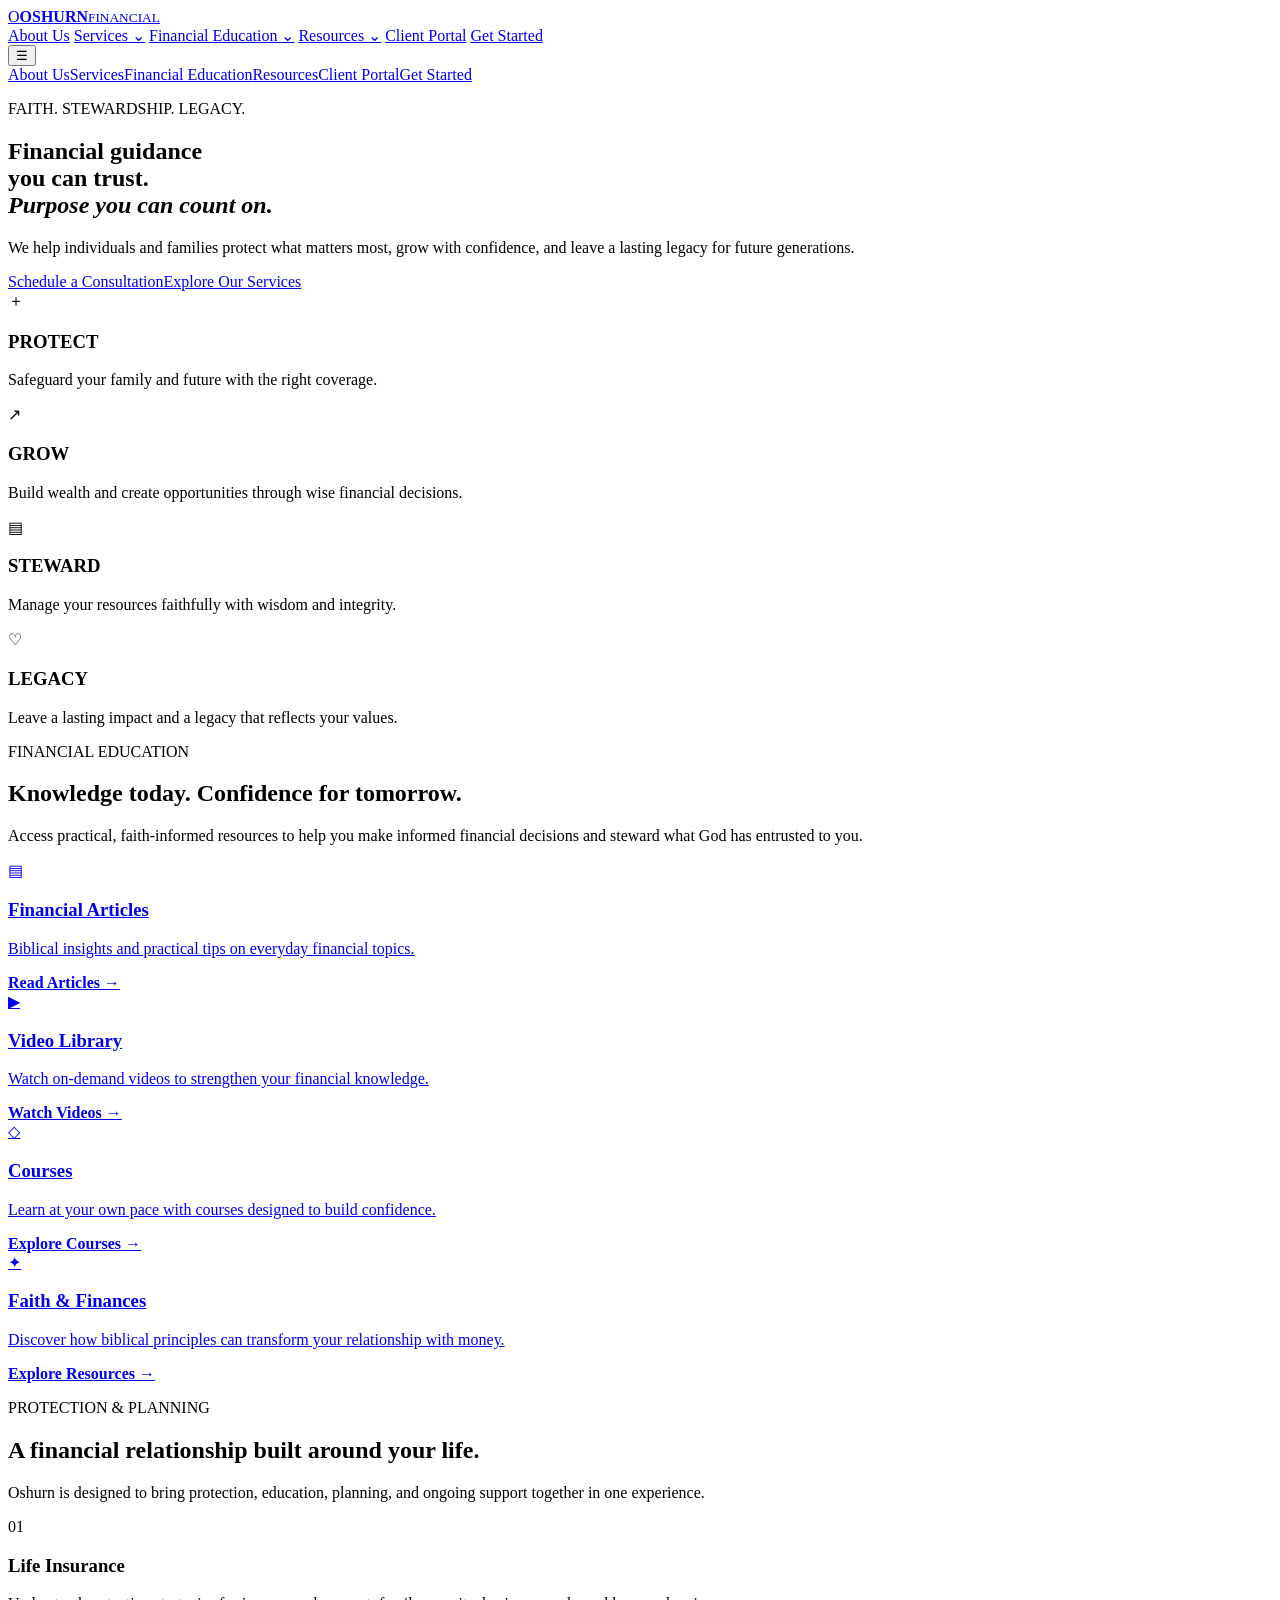
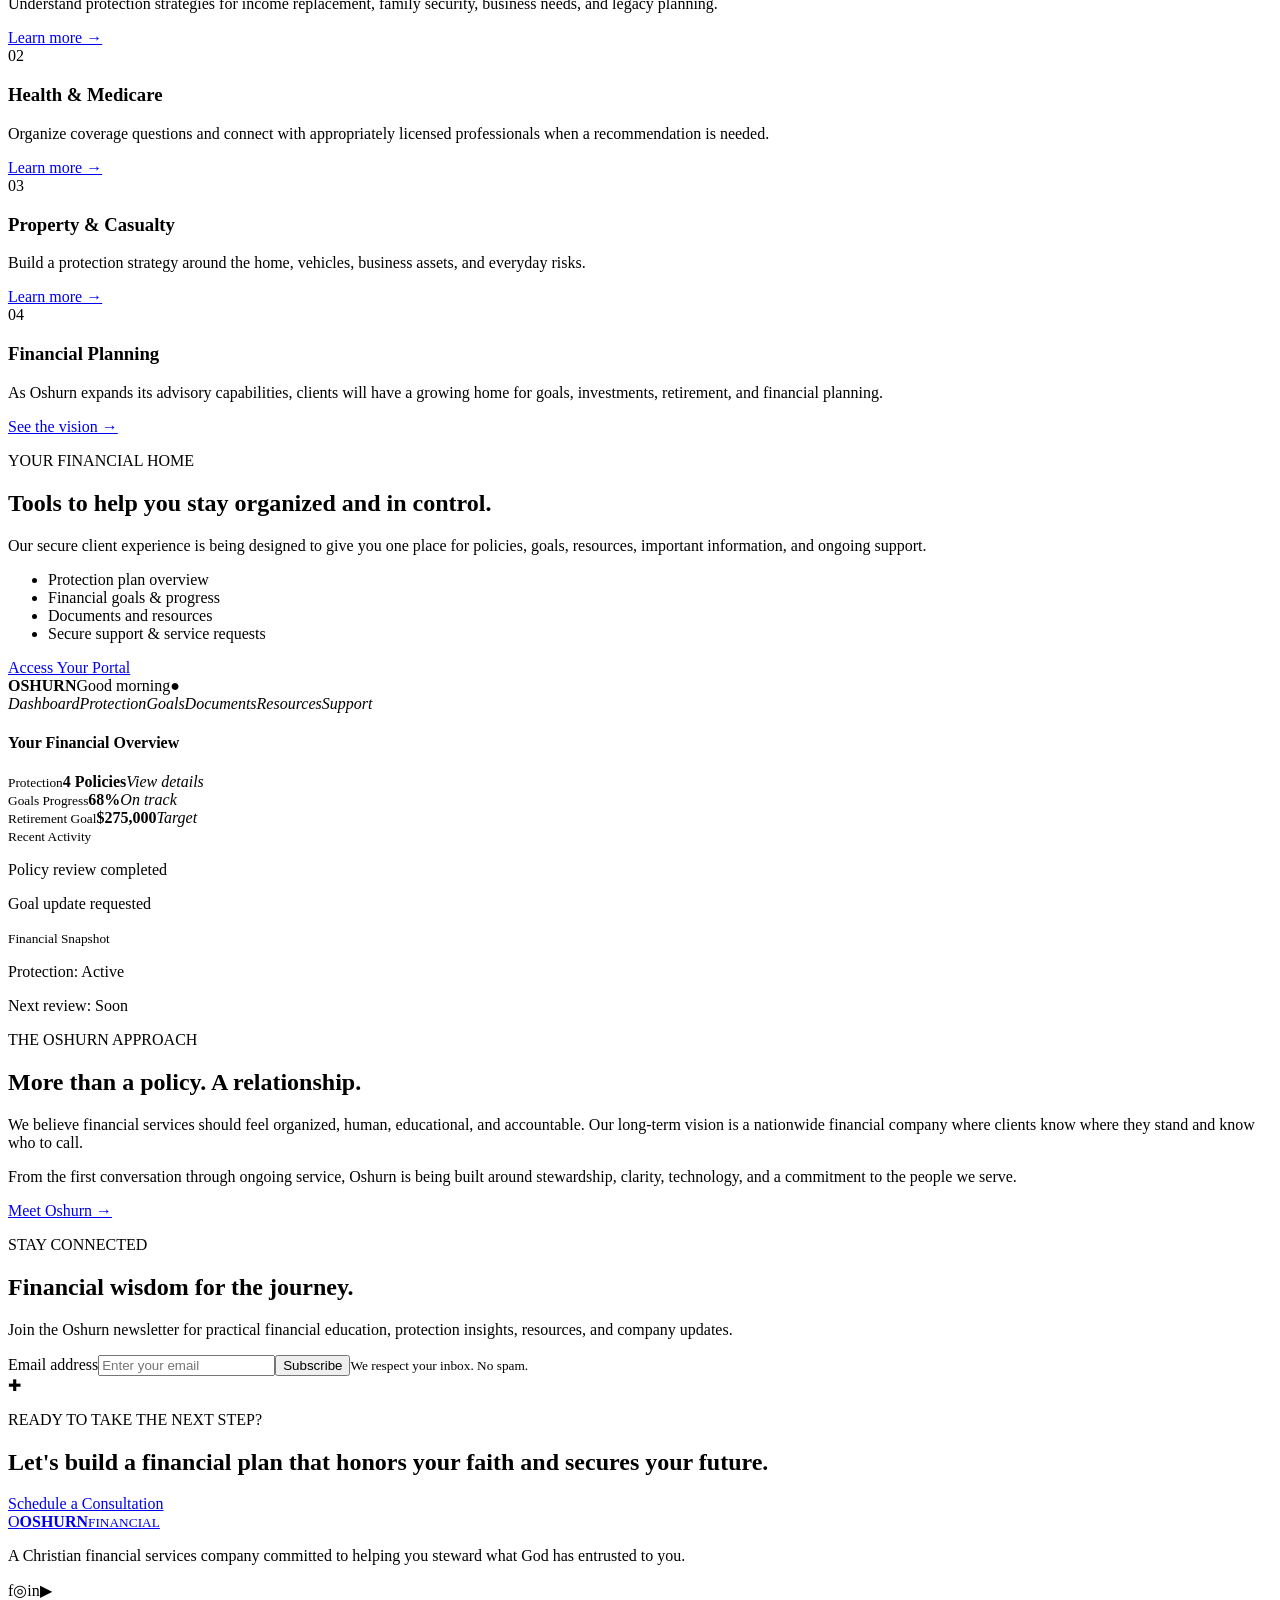
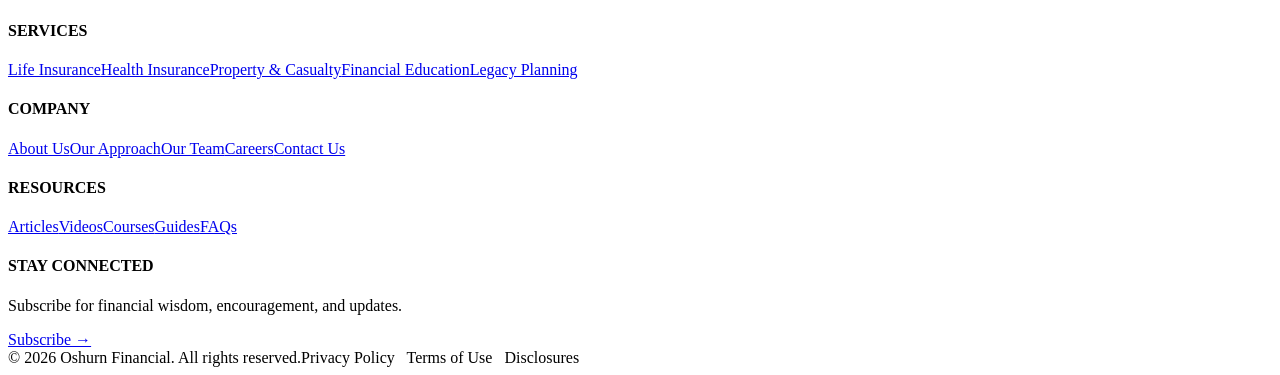
==== index.html @ 58171847 "Build Oshurn Financial premium homepage" ====
<!doctype html>
<html lang="en">
<head>
  <meta charset="utf-8">
  <meta name="viewport" content="width=device-width,initial-scale=1">
  <meta name="description" content="Oshurn Financial helps individuals and families protect what matters, grow with purpose, and build a lasting financial legacy.">
  <meta name="theme-color" content="#0c3b2e">
  <title>Oshurn Financial | Protect. Grow. Steward. Legacy.</title>
  <link rel="preconnect" href="https://fonts.googleapis.com">
  <link rel="preconnect" href="https://fonts.gstatic.com" crossorigin>
  <link href="https://fonts.googleapis.com/css2?family=DM+Sans:wght@400;500;600;700&family=Playfair+Display:wght@500;600;700&display=swap" rel="stylesheet">
  <link rel="stylesheet" href="styles.css">
</head>
<body>
<header class="site-header">
  <div class="container nav-wrap">
    <a class="brand" href="#top" aria-label="Oshurn Financial home">
      <span class="brand-mark">O</span><span><strong>OSHURN</strong><small>FINANCIAL</small></span>
    </a>
    <nav class="desktop-nav" aria-label="Primary navigation">
      <a href="#about">About Us</a>
      <a href="#services">Services <span>⌄</span></a>
      <a href="#education">Financial Education <span>⌄</span></a>
      <a href="#resources">Resources <span>⌄</span></a>
      <a href="#portal">Client Portal</a>
      <a class="nav-cta" href="#start">Get Started</a>
    </nav>
    <button class="menu-btn" aria-label="Open navigation" onclick="document.body.classList.toggle('menu-open')">☰</button>
  </div>
  <div class="mobile-nav">
    <a href="#about">About Us</a><a href="#services">Services</a><a href="#education">Financial Education</a><a href="#resources">Resources</a><a href="#portal">Client Portal</a><a class="nav-cta" href="#start">Get Started</a>
  </div>
</header>

<main id="top">
<section class="hero">
  <div class="hero-photo" role="img" aria-label="Family enjoying time together in the mountains"></div>
  <div class="hero-fade"></div>
  <div class="container hero-inner">
    <div class="hero-copy">
      <p class="eyebrow">FAITH. STEWARDSHIP. LEGACY.</p>
      <h1>Financial guidance<br>you can trust.<br><em>Purpose you can count on.</em></h1>
      <p class="hero-lede">We help individuals and families protect what matters most, grow with confidence, and leave a lasting legacy for future generations.</p>
      <div class="hero-actions"><a class="btn btn-primary" href="#start">Schedule a Consultation</a><a class="btn btn-outline" href="#services">Explore Our Services</a></div>
    </div>
  </div>
</section>

<section class="pillars" aria-label="Oshurn Financial pillars">
  <div class="container pillar-grid">
    <article><span class="pillar-icon">＋</span><div><h3>PROTECT</h3><p>Safeguard your family and future with the right coverage.</p></div></article>
    <article><span class="pillar-icon">↗</span><div><h3>GROW</h3><p>Build wealth and create opportunities through wise financial decisions.</p></div></article>
    <article><span class="pillar-icon">▤</span><div><h3>STEWARD</h3><p>Manage your resources faithfully with wisdom and integrity.</p></div></article>
    <article><span class="pillar-icon">♡</span><div><h3>LEGACY</h3><p>Leave a lasting impact and a legacy that reflects your values.</p></div></article>
  </div>
</section>

<section id="education" class="section education">
  <div class="container">
    <div class="section-heading"><p class="eyebrow">FINANCIAL EDUCATION</p><h2>Knowledge today. Confidence for tomorrow.</h2><p>Access practical, faith-informed resources to help you make informed financial decisions and steward what God has entrusted to you.</p></div>
    <div class="resource-grid">
      <a class="resource-card" href="#resources"><div class="resource-image image-article"></div><div class="card-body"><span class="card-icon">▤</span><h3>Financial Articles</h3><p>Biblical insights and practical tips on everyday financial topics.</p><strong>Read Articles →</strong></div></a>
      <a class="resource-card" href="#resources"><div class="resource-image image-video"></div><div class="card-body"><span class="card-icon">▶</span><h3>Video Library</h3><p>Watch on-demand videos to strengthen your financial knowledge.</p><strong>Watch Videos →</strong></div></a>
      <a class="resource-card" href="#resources"><div class="resource-image image-course"></div><div class="card-body"><span class="card-icon">◇</span><h3>Courses</h3><p>Learn at your own pace with courses designed to build confidence.</p><strong>Explore Courses →</strong></div></a>
      <a class="resource-card" href="#resources"><div class="resource-image image-faith"></div><div class="card-body"><span class="card-icon">✦</span><h3>Faith &amp; Finances</h3><p>Discover how biblical principles can transform your relationship with money.</p><strong>Explore Resources →</strong></div></a>
    </div>
  </div>
</section>

<section id="services" class="section services">
  <div class="container">
    <div class="section-heading left"><p class="eyebrow">PROTECTION &amp; PLANNING</p><h2>A financial relationship built around your life.</h2><p>Oshurn is designed to bring protection, education, planning, and ongoing support together in one experience.</p></div>
    <div class="service-grid">
      <article><span>01</span><h3>Life Insurance</h3><p>Understand protection strategies for income replacement, family security, business needs, and legacy planning.</p><a href="#start">Learn more →</a></article>
      <article><span>02</span><h3>Health &amp; Medicare</h3><p>Organize coverage questions and connect with appropriately licensed professionals when a recommendation is needed.</p><a href="#start">Learn more →</a></article>
      <article><span>03</span><h3>Property &amp; Casualty</h3><p>Build a protection strategy around the home, vehicles, business assets, and everyday risks.</p><a href="#start">Learn more →</a></article>
      <article><span>04</span><h3>Financial Planning</h3><p>As Oshurn expands its advisory capabilities, clients will have a growing home for goals, investments, retirement, and financial planning.</p><a href="#portal">See the vision →</a></article>
    </div>
  </div>
</section>

<section id="portal" class="portal">
  <div class="container portal-grid">
    <div class="portal-copy"><p class="eyebrow">YOUR FINANCIAL HOME</p><h2>Tools to help you stay organized and in control.</h2><p>Our secure client experience is being designed to give you one place for policies, goals, resources, important information, and ongoing support.</p><ul><li>Protection plan overview</li><li>Financial goals &amp; progress</li><li>Documents and resources</li><li>Secure support &amp; service requests</li></ul><a class="btn btn-primary" href="#start">Access Your Portal</a></div>
    <div class="dashboard" aria-label="Oshurn client portal preview">
      <div class="dash-top"><strong>OSHURN</strong><span>Good morning</span><b>●</b></div>
      <div class="dash-content"><aside><i>Dashboard</i><i>Protection</i><i>Goals</i><i>Documents</i><i>Resources</i><i>Support</i></aside><div class="dash-main"><h4>Your Financial Overview</h4><div class="dash-cards"><div><small>Protection</small><strong>4 Policies</strong><em>View details</em></div><div><small>Goals Progress</small><strong>68%</strong><em>On track</em></div><div><small>Retirement Goal</small><strong>$275,000</strong><em>Target</em></div></div><div class="chart"><span></span><span></span><span></span><span></span><span></span><span></span></div><div class="dash-row"><div><small>Recent Activity</small><p>Policy review completed</p><p>Goal update requested</p></div><div><small>Financial Snapshot</small><p>Protection: Active</p><p>Next review: Soon</p></div></div></div></div>
    </div>
  </div>
</section>

<section id="about" class="section about">
  <div class="container about-grid"><div class="about-photo"></div><div><p class="eyebrow">THE OSHURN APPROACH</p><h2>More than a policy. A relationship.</h2><p>We believe financial services should feel organized, human, educational, and accountable. Our long-term vision is a nationwide financial company where clients know where they stand and know who to call.</p><p>From the first conversation through ongoing service, Oshurn is being built around stewardship, clarity, technology, and a commitment to the people we serve.</p><a class="text-link" href="#start">Meet Oshurn →</a></div></div>
</section>

<section id="resources" class="section newsletter">
  <div class="container newsletter-box"><div><p class="eyebrow">STAY CONNECTED</p><h2>Financial wisdom for the journey.</h2><p>Join the Oshurn newsletter for practical financial education, protection insights, resources, and company updates.</p></div><form onsubmit="event.preventDefault();this.querySelector('button').textContent='You’re on the list';"><label class="sr-only" for="email">Email address</label><input id="email" type="email" placeholder="Enter your email" required><button class="btn btn-gold" type="submit">Subscribe</button><small>We respect your inbox. No spam.</small></form></div>
</section>

<section id="start" class="cta-band"><div class="container cta-inner"><div><span class="cross">✚</span><div><p class="eyebrow">READY TO TAKE THE NEXT STEP?</p><h2>Let's build a financial plan that honors your faith and secures your future.</h2></div></div><a class="btn btn-gold" href="mailto:hello@oshurnfinancial.com?subject=Oshurn%20Financial%20Consultation">Schedule a Consultation</a></div></section>
</main>

<footer class="footer"><div class="container footer-grid"><div class="footer-brand"><a class="brand brand-light" href="#top"><span class="brand-mark">O</span><span><strong>OSHURN</strong><small>FINANCIAL</small></span></a><p>A Christian financial services company committed to helping you steward what God has entrusted to you.</p><div class="socials"><span>f</span><span>◎</span><span>in</span><span>▶</span></div></div><div><h4>SERVICES</h4><a href="#services">Life Insurance</a><a href="#services">Health Insurance</a><a href="#services">Property &amp; Casualty</a><a href="#services">Financial Education</a><a href="#services">Legacy Planning</a></div><div><h4>COMPANY</h4><a href="#about">About Us</a><a href="#about">Our Approach</a><a href="#about">Our Team</a><a href="#start">Careers</a><a href="#start">Contact Us</a></div><div><h4>RESOURCES</h4><a href="#resources">Articles</a><a href="#resources">Videos</a><a href="#resources">Courses</a><a href="#resources">Guides</a><a href="#resources">FAQs</a></div><div><h4>STAY CONNECTED</h4><p>Subscribe for financial wisdom, encouragement, and updates.</p><a href="#resources" class="footer-subscribe">Subscribe →</a></div></div><div class="container legal"><span>© 2026 Oshurn Financial. All rights reserved.</span><span>Privacy Policy &nbsp; Terms of Use &nbsp; Disclosures</span></div></footer>
<script>document.querySelectorAll('.mobile-nav a').forEach(a=>a.addEventListener('click',()=>document.body.classList.remove('menu-open')));</script>
</body>
</html>
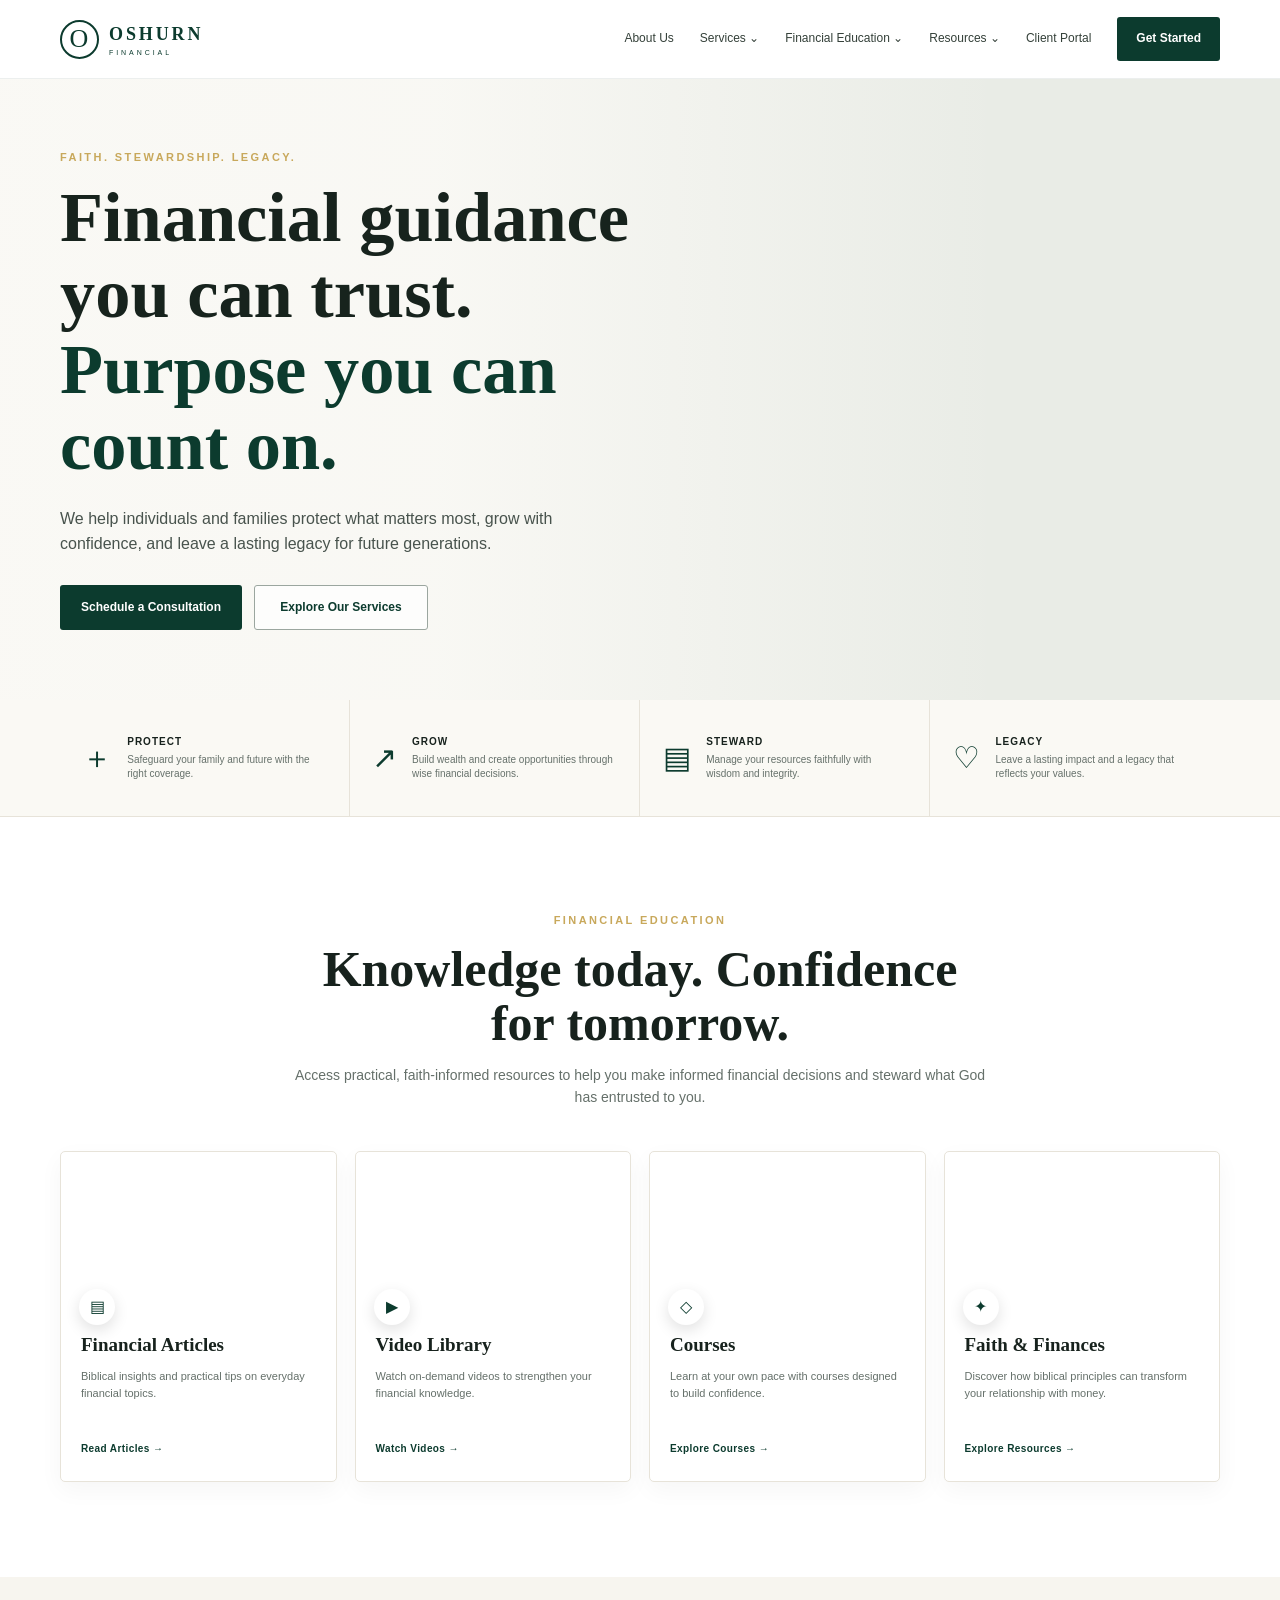
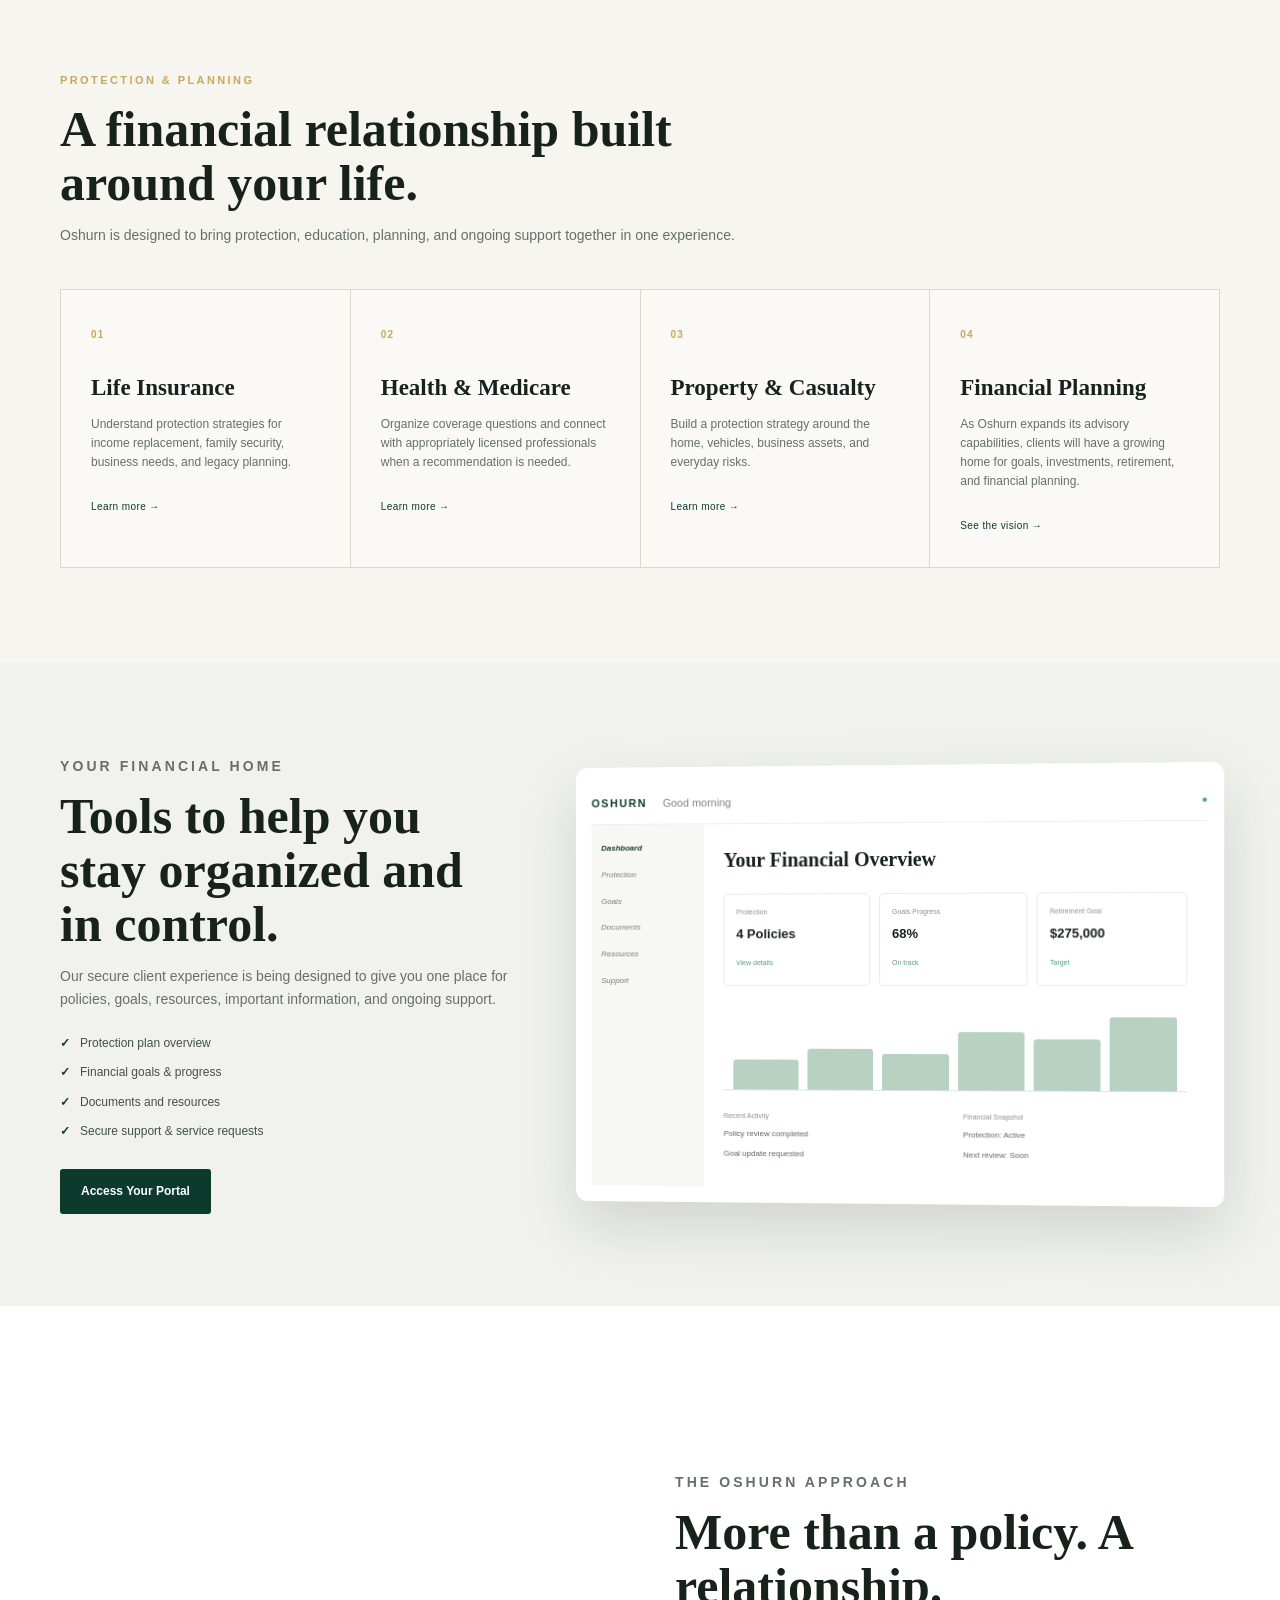
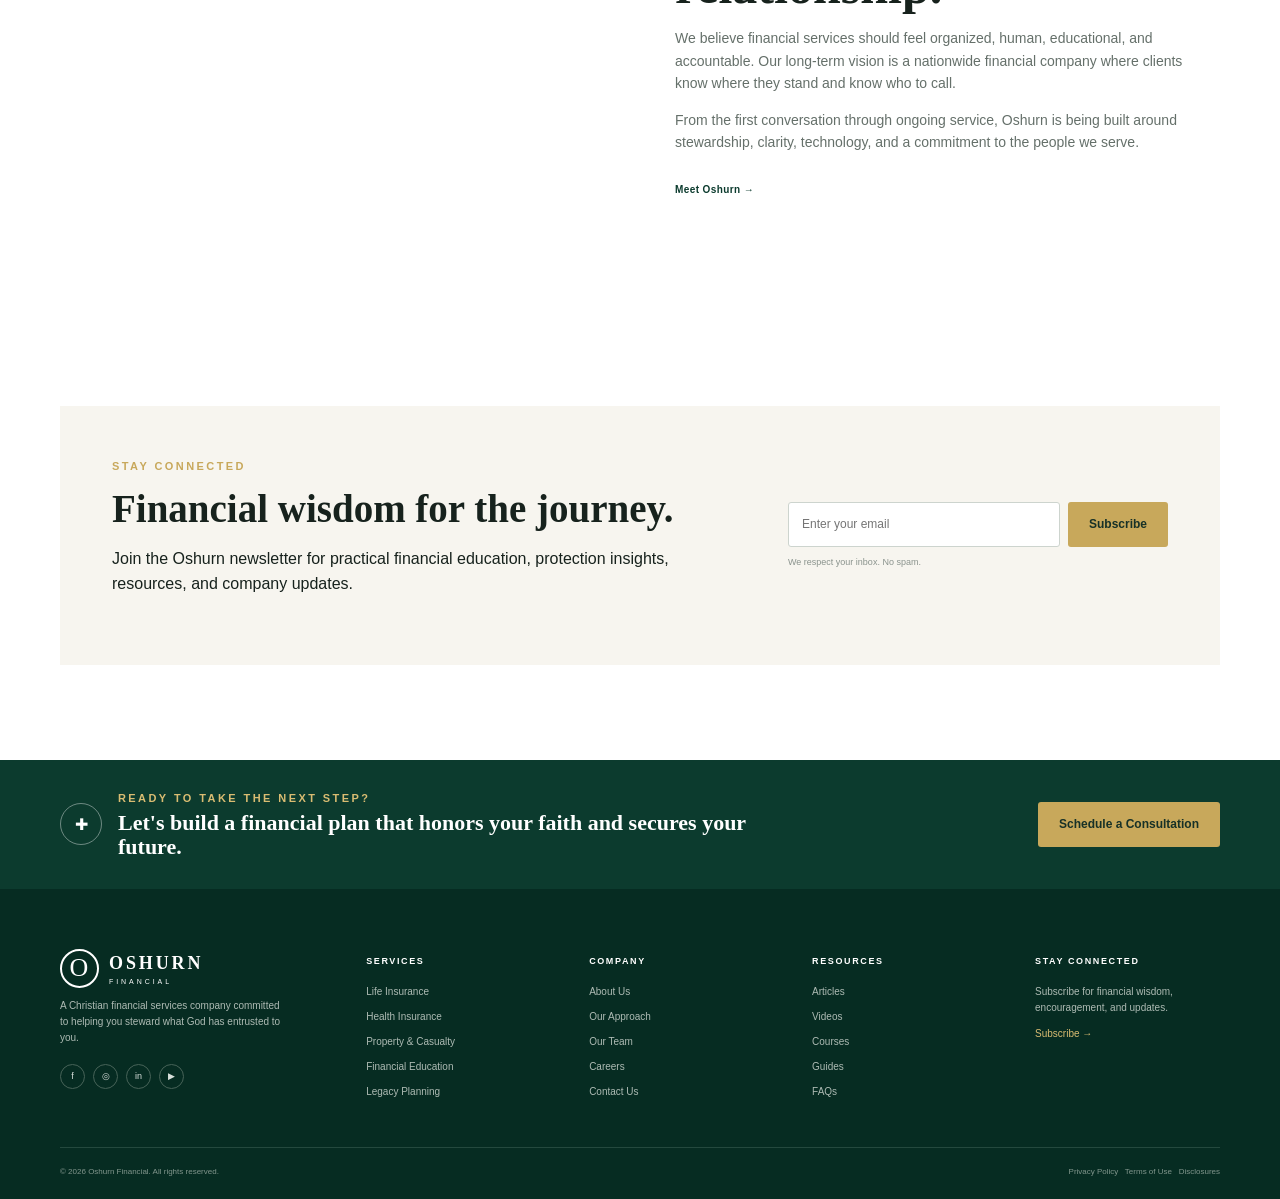
==== commit 8eea23da: "Connect website CTAs to Oshurn lead intake" ====
--- a/index.html
+++ b/index.html
@@ -14,93 +14,25 @@
 <body>
 <header class="site-header">
   <div class="container nav-wrap">
-    <a class="brand" href="#top" aria-label="Oshurn Financial home">
-      <span class="brand-mark">O</span><span><strong>OSHURN</strong><small>FINANCIAL</small></span>
-    </a>
+    <a class="brand" href="#top" aria-label="Oshurn Financial home"><span class="brand-mark">O</span><span><strong>OSHURN</strong><small>FINANCIAL</small></span></a>
     <nav class="desktop-nav" aria-label="Primary navigation">
-      <a href="#about">About Us</a>
-      <a href="#services">Services <span>⌄</span></a>
-      <a href="#education">Financial Education <span>⌄</span></a>
-      <a href="#resources">Resources <span>⌄</span></a>
-      <a href="#portal">Client Portal</a>
-      <a class="nav-cta" href="#start">Get Started</a>
+      <a href="#about">About Us</a><a href="#services">Services <span>⌄</span></a><a href="#education">Financial Education <span>⌄</span></a><a href="#resources">Resources <span>⌄</span></a><a href="#portal">Client Portal</a><a class="nav-cta" href="get-started.html">Get Started</a>
     </nav>
     <button class="menu-btn" aria-label="Open navigation" onclick="document.body.classList.toggle('menu-open')">☰</button>
   </div>
-  <div class="mobile-nav">
-    <a href="#about">About Us</a><a href="#services">Services</a><a href="#education">Financial Education</a><a href="#resources">Resources</a><a href="#portal">Client Portal</a><a class="nav-cta" href="#start">Get Started</a>
-  </div>
+  <div class="mobile-nav"><a href="#about">About Us</a><a href="#services">Services</a><a href="#education">Financial Education</a><a href="#resources">Resources</a><a href="#portal">Client Portal</a><a class="nav-cta" href="get-started.html">Get Started</a></div>
 </header>
-
 <main id="top">
-<section class="hero">
-  <div class="hero-photo" role="img" aria-label="Family enjoying time together in the mountains"></div>
-  <div class="hero-fade"></div>
-  <div class="container hero-inner">
-    <div class="hero-copy">
-      <p class="eyebrow">FAITH. STEWARDSHIP. LEGACY.</p>
-      <h1>Financial guidance<br>you can trust.<br><em>Purpose you can count on.</em></h1>
-      <p class="hero-lede">We help individuals and families protect what matters most, grow with confidence, and leave a lasting legacy for future generations.</p>
-      <div class="hero-actions"><a class="btn btn-primary" href="#start">Schedule a Consultation</a><a class="btn btn-outline" href="#services">Explore Our Services</a></div>
-    </div>
-  </div>
-</section>
-
-<section class="pillars" aria-label="Oshurn Financial pillars">
-  <div class="container pillar-grid">
-    <article><span class="pillar-icon">＋</span><div><h3>PROTECT</h3><p>Safeguard your family and future with the right coverage.</p></div></article>
-    <article><span class="pillar-icon">↗</span><div><h3>GROW</h3><p>Build wealth and create opportunities through wise financial decisions.</p></div></article>
-    <article><span class="pillar-icon">▤</span><div><h3>STEWARD</h3><p>Manage your resources faithfully with wisdom and integrity.</p></div></article>
-    <article><span class="pillar-icon">♡</span><div><h3>LEGACY</h3><p>Leave a lasting impact and a legacy that reflects your values.</p></div></article>
-  </div>
-</section>
-
-<section id="education" class="section education">
-  <div class="container">
-    <div class="section-heading"><p class="eyebrow">FINANCIAL EDUCATION</p><h2>Knowledge today. Confidence for tomorrow.</h2><p>Access practical, faith-informed resources to help you make informed financial decisions and steward what God has entrusted to you.</p></div>
-    <div class="resource-grid">
-      <a class="resource-card" href="#resources"><div class="resource-image image-article"></div><div class="card-body"><span class="card-icon">▤</span><h3>Financial Articles</h3><p>Biblical insights and practical tips on everyday financial topics.</p><strong>Read Articles →</strong></div></a>
-      <a class="resource-card" href="#resources"><div class="resource-image image-video"></div><div class="card-body"><span class="card-icon">▶</span><h3>Video Library</h3><p>Watch on-demand videos to strengthen your financial knowledge.</p><strong>Watch Videos →</strong></div></a>
-      <a class="resource-card" href="#resources"><div class="resource-image image-course"></div><div class="card-body"><span class="card-icon">◇</span><h3>Courses</h3><p>Learn at your own pace with courses designed to build confidence.</p><strong>Explore Courses →</strong></div></a>
-      <a class="resource-card" href="#resources"><div class="resource-image image-faith"></div><div class="card-body"><span class="card-icon">✦</span><h3>Faith &amp; Finances</h3><p>Discover how biblical principles can transform your relationship with money.</p><strong>Explore Resources →</strong></div></a>
-    </div>
-  </div>
-</section>
-
-<section id="services" class="section services">
-  <div class="container">
-    <div class="section-heading left"><p class="eyebrow">PROTECTION &amp; PLANNING</p><h2>A financial relationship built around your life.</h2><p>Oshurn is designed to bring protection, education, planning, and ongoing support together in one experience.</p></div>
-    <div class="service-grid">
-      <article><span>01</span><h3>Life Insurance</h3><p>Understand protection strategies for income replacement, family security, business needs, and legacy planning.</p><a href="#start">Learn more →</a></article>
-      <article><span>02</span><h3>Health &amp; Medicare</h3><p>Organize coverage questions and connect with appropriately licensed professionals when a recommendation is needed.</p><a href="#start">Learn more →</a></article>
-      <article><span>03</span><h3>Property &amp; Casualty</h3><p>Build a protection strategy around the home, vehicles, business assets, and everyday risks.</p><a href="#start">Learn more →</a></article>
-      <article><span>04</span><h3>Financial Planning</h3><p>As Oshurn expands its advisory capabilities, clients will have a growing home for goals, investments, retirement, and financial planning.</p><a href="#portal">See the vision →</a></article>
-    </div>
-  </div>
-</section>
-
-<section id="portal" class="portal">
-  <div class="container portal-grid">
-    <div class="portal-copy"><p class="eyebrow">YOUR FINANCIAL HOME</p><h2>Tools to help you stay organized and in control.</h2><p>Our secure client experience is being designed to give you one place for policies, goals, resources, important information, and ongoing support.</p><ul><li>Protection plan overview</li><li>Financial goals &amp; progress</li><li>Documents and resources</li><li>Secure support &amp; service requests</li></ul><a class="btn btn-primary" href="#start">Access Your Portal</a></div>
-    <div class="dashboard" aria-label="Oshurn client portal preview">
-      <div class="dash-top"><strong>OSHURN</strong><span>Good morning</span><b>●</b></div>
-      <div class="dash-content"><aside><i>Dashboard</i><i>Protection</i><i>Goals</i><i>Documents</i><i>Resources</i><i>Support</i></aside><div class="dash-main"><h4>Your Financial Overview</h4><div class="dash-cards"><div><small>Protection</small><strong>4 Policies</strong><em>View details</em></div><div><small>Goals Progress</small><strong>68%</strong><em>On track</em></div><div><small>Retirement Goal</small><strong>$275,000</strong><em>Target</em></div></div><div class="chart"><span></span><span></span><span></span><span></span><span></span><span></span></div><div class="dash-row"><div><small>Recent Activity</small><p>Policy review completed</p><p>Goal update requested</p></div><div><small>Financial Snapshot</small><p>Protection: Active</p><p>Next review: Soon</p></div></div></div></div>
-    </div>
-  </div>
-</section>
-
-<section id="about" class="section about">
-  <div class="container about-grid"><div class="about-photo"></div><div><p class="eyebrow">THE OSHURN APPROACH</p><h2>More than a policy. A relationship.</h2><p>We believe financial services should feel organized, human, educational, and accountable. Our long-term vision is a nationwide financial company where clients know where they stand and know who to call.</p><p>From the first conversation through ongoing service, Oshurn is being built around stewardship, clarity, technology, and a commitment to the people we serve.</p><a class="text-link" href="#start">Meet Oshurn →</a></div></div>
-</section>
-
-<section id="resources" class="section newsletter">
-  <div class="container newsletter-box"><div><p class="eyebrow">STAY CONNECTED</p><h2>Financial wisdom for the journey.</h2><p>Join the Oshurn newsletter for practical financial education, protection insights, resources, and company updates.</p></div><form onsubmit="event.preventDefault();this.querySelector('button').textContent='You’re on the list';"><label class="sr-only" for="email">Email address</label><input id="email" type="email" placeholder="Enter your email" required><button class="btn btn-gold" type="submit">Subscribe</button><small>We respect your inbox. No spam.</small></form></div>
-</section>
-
-<section id="start" class="cta-band"><div class="container cta-inner"><div><span class="cross">✚</span><div><p class="eyebrow">READY TO TAKE THE NEXT STEP?</p><h2>Let's build a financial plan that honors your faith and secures your future.</h2></div></div><a class="btn btn-gold" href="mailto:hello@oshurnfinancial.com?subject=Oshurn%20Financial%20Consultation">Schedule a Consultation</a></div></section>
+<section class="hero"><div class="hero-photo" role="img" aria-label="Family enjoying time together in the mountains"></div><div class="hero-fade"></div><div class="container hero-inner"><div class="hero-copy"><p class="eyebrow">FAITH. STEWARDSHIP. LEGACY.</p><h1>Financial guidance<br>you can trust.<br><em>Purpose you can count on.</em></h1><p class="hero-lede">We help individuals and families protect what matters most, grow with confidence, and leave a lasting legacy for future generations.</p><div class="hero-actions"><a class="btn btn-primary" href="get-started.html">Schedule a Consultation</a><a class="btn btn-outline" href="#services">Explore Our Services</a></div></div></div></section>
+<section class="pillars" aria-label="Oshurn Financial pillars"><div class="container pillar-grid"><article><span class="pillar-icon">＋</span><div><h3>PROTECT</h3><p>Safeguard your family and future with the right coverage.</p></div></article><article><span class="pillar-icon">↗</span><div><h3>GROW</h3><p>Build wealth and create opportunities through wise financial decisions.</p></div></article><article><span class="pillar-icon">▤</span><div><h3>STEWARD</h3><p>Manage your resources faithfully with wisdom and integrity.</p></div></article><article><span class="pillar-icon">♡</span><div><h3>LEGACY</h3><p>Leave a lasting impact and a legacy that reflects your values.</p></div></article></div></section>
+<section id="education" class="section education"><div class="container"><div class="section-heading"><p class="eyebrow">FINANCIAL EDUCATION</p><h2>Knowledge today. Confidence for tomorrow.</h2><p>Access practical, faith-informed resources to help you make informed financial decisions and steward what God has entrusted to you.</p></div><div class="resource-grid"><a class="resource-card" href="#resources"><div class="resource-image image-article"></div><div class="card-body"><span class="card-icon">▤</span><h3>Financial Articles</h3><p>Biblical insights and practical tips on everyday financial topics.</p><strong>Read Articles →</strong></div></a><a class="resource-card" href="#resources"><div class="resource-image image-video"></div><div class="card-body"><span class="card-icon">▶</span><h3>Video Library</h3><p>Watch on-demand videos to strengthen your financial knowledge.</p><strong>Watch Videos →</strong></div></a><a class="resource-card" href="#resources"><div class="resource-image image-course"></div><div class="card-body"><span class="card-icon">◇</span><h3>Courses</h3><p>Learn at your own pace with courses designed to build confidence.</p><strong>Explore Courses →</strong></div></a><a class="resource-card" href="#resources"><div class="resource-image image-faith"></div><div class="card-body"><span class="card-icon">✦</span><h3>Faith &amp; Finances</h3><p>Discover how biblical principles can transform your relationship with money.</p><strong>Explore Resources →</strong></div></a></div></div></section>
+<section id="services" class="section services"><div class="container"><div class="section-heading left"><p class="eyebrow">PROTECTION &amp; PLANNING</p><h2>A financial relationship built around your life.</h2><p>Oshurn is designed to bring protection, education, planning, and ongoing support together in one experience.</p></div><div class="service-grid"><article><span>01</span><h3>Life Insurance</h3><p>Understand protection strategies for income replacement, family security, business needs, and legacy planning.</p><a href="get-started.html?service=life">Learn more →</a></article><article><span>02</span><h3>Health &amp; Medicare</h3><p>Organize coverage questions and connect with appropriately licensed professionals when a recommendation is needed.</p><a href="get-started.html?service=health">Learn more →</a></article><article><span>03</span><h3>Property &amp; Casualty</h3><p>Build a protection strategy around the home, vehicles, business assets, and everyday risks.</p><a href="get-started.html?service=property-casualty">Learn more →</a></article><article><span>04</span><h3>Financial Planning</h3><p>As Oshurn expands its advisory capabilities, clients will have a growing home for goals, investments, retirement, and financial planning.</p><a href="get-started.html?service=planning">See the vision →</a></article></div></div></section>
+<section id="portal" class="portal"><div class="container portal-grid"><div class="portal-copy"><p class="eyebrow">YOUR FINANCIAL HOME</p><h2>Tools to help you stay organized and in control.</h2><p>Our secure client experience is being designed to give you one place for policies, goals, resources, important information, and ongoing support.</p><ul><li>Protection plan overview</li><li>Financial goals &amp; progress</li><li>Documents and resources</li><li>Secure support &amp; service requests</li></ul><a class="btn btn-primary" href="get-started.html">Access Your Portal</a></div><div class="dashboard" aria-label="Oshurn client portal preview"><div class="dash-top"><strong>OSHURN</strong><span>Good morning</span><b>●</b></div><div class="dash-content"><aside><i>Dashboard</i><i>Protection</i><i>Goals</i><i>Documents</i><i>Resources</i><i>Support</i></aside><div class="dash-main"><h4>Your Financial Overview</h4><div class="dash-cards"><div><small>Protection</small><strong>4 Policies</strong><em>View details</em></div><div><small>Goals Progress</small><strong>68%</strong><em>On track</em></div><div><small>Retirement Goal</small><strong>$275,000</strong><em>Target</em></div></div><div class="chart"><span></span><span></span><span></span><span></span><span></span><span></span></div><div class="dash-row"><div><small>Recent Activity</small><p>Policy review completed</p><p>Goal update requested</p></div><div><small>Financial Snapshot</small><p>Protection: Active</p><p>Next review: Soon</p></div></div></div></div></div></div></section>
+<section id="about" class="section about"><div class="container about-grid"><div class="about-photo"></div><div><p class="eyebrow">THE OSHURN APPROACH</p><h2>More than a policy. A relationship.</h2><p>We believe financial services should feel organized, human, educational, and accountable. Our long-term vision is a nationwide financial company where clients know where they stand and know who to call.</p><p>From the first conversation through ongoing service, Oshurn is being built around stewardship, clarity, technology, and a commitment to the people we serve.</p><a class="text-link" href="get-started.html">Meet Oshurn →</a></div></div></section>
+<section id="resources" class="section newsletter"><div class="container newsletter-box"><div><p class="eyebrow">STAY CONNECTED</p><h2>Financial wisdom for the journey.</h2><p>Join the Oshurn newsletter for practical financial education, protection insights, resources, and company updates.</p></div><form onsubmit="event.preventDefault();this.querySelector('button').textContent='You’re on the list';"><label class="sr-only" for="email">Email address</label><input id="email" type="email" placeholder="Enter your email" required><button class="btn btn-gold" type="submit">Subscribe</button><small>We respect your inbox. No spam.</small></form></div></section>
+<section id="start" class="cta-band"><div class="container cta-inner"><div><span class="cross">✚</span><div><p class="eyebrow">READY TO TAKE THE NEXT STEP?</p><h2>Let's build a financial plan that honors your faith and secures your future.</h2></div></div><a class="btn btn-gold" href="get-started.html">Schedule a Consultation</a></div></section>
 </main>
-
-<footer class="footer"><div class="container footer-grid"><div class="footer-brand"><a class="brand brand-light" href="#top"><span class="brand-mark">O</span><span><strong>OSHURN</strong><small>FINANCIAL</small></span></a><p>A Christian financial services company committed to helping you steward what God has entrusted to you.</p><div class="socials"><span>f</span><span>◎</span><span>in</span><span>▶</span></div></div><div><h4>SERVICES</h4><a href="#services">Life Insurance</a><a href="#services">Health Insurance</a><a href="#services">Property &amp; Casualty</a><a href="#services">Financial Education</a><a href="#services">Legacy Planning</a></div><div><h4>COMPANY</h4><a href="#about">About Us</a><a href="#about">Our Approach</a><a href="#about">Our Team</a><a href="#start">Careers</a><a href="#start">Contact Us</a></div><div><h4>RESOURCES</h4><a href="#resources">Articles</a><a href="#resources">Videos</a><a href="#resources">Courses</a><a href="#resources">Guides</a><a href="#resources">FAQs</a></div><div><h4>STAY CONNECTED</h4><p>Subscribe for financial wisdom, encouragement, and updates.</p><a href="#resources" class="footer-subscribe">Subscribe →</a></div></div><div class="container legal"><span>© 2026 Oshurn Financial. All rights reserved.</span><span>Privacy Policy &nbsp; Terms of Use &nbsp; Disclosures</span></div></footer>
+<footer class="footer"><div class="container footer-grid"><div class="footer-brand"><a class="brand brand-light" href="#top"><span class="brand-mark">O</span><span><strong>OSHURN</strong><small>FINANCIAL</small></span></a><p>A Christian financial services company committed to helping you steward what God has entrusted to you.</p><div class="socials"><span>f</span><span>◎</span><span>in</span><span>▶</span></div></div><div><h4>SERVICES</h4><a href="get-started.html?service=life">Life Insurance</a><a href="get-started.html?service=health">Health Insurance</a><a href="get-started.html?service=property-casualty">Property &amp; Casualty</a><a href="#education">Financial Education</a><a href="get-started.html?service=planning">Legacy Planning</a></div><div><h4>COMPANY</h4><a href="#about">About Us</a><a href="#about">Our Approach</a><a href="#about">Our Team</a><a href="get-started.html">Careers</a><a href="get-started.html">Contact Us</a></div><div><h4>RESOURCES</h4><a href="#resources">Articles</a><a href="#resources">Videos</a><a href="#resources">Courses</a><a href="#resources">Guides</a><a href="#resources">FAQs</a></div><div><h4>STAY CONNECTED</h4><p>Subscribe for financial wisdom, encouragement, and updates.</p><a href="#resources" class="footer-subscribe">Subscribe →</a></div></div><div class="container legal"><span>© 2026 Oshurn Financial. All rights reserved.</span><span>Privacy Policy &nbsp; Terms of Use &nbsp; Disclosures</span></div></footer>
 <script>document.querySelectorAll('.mobile-nav a').forEach(a=>a.addEventListener('click',()=>document.body.classList.remove('menu-open')));</script>
 </body>
 </html>
--- a/styles.css
+++ b/styles.css
@@ -0,0 +1 @@
+:root{--green:#0c3b2e;--green-2:#124d3b;--gold:#c8a85b;--ink:#17221d;--muted:#65706a;--cream:#f7f5ef;--line:#e7e3d9;--white:#fff;--shadow:0 18px 45px rgba(19,40,31,.10)}*{box-sizing:border-box}html{scroll-behavior:smooth}body{margin:0;color:var(--ink);font-family:'DM Sans',Arial,sans-serif;background:#fff;line-height:1.6}a{text-decoration:none;color:inherit}.container{width:min(1160px,calc(100% - 48px));margin:auto}.site-header{position:sticky;top:0;z-index:20;background:rgba(255,255,255,.96);backdrop-filter:blur(14px);border-bottom:1px solid rgba(20,50,38,.08)}.nav-wrap{height:78px;display:flex;align-items:center;justify-content:space-between}.brand{display:flex;align-items:center;gap:10px;color:var(--green);letter-spacing:.08em}.brand-mark{width:39px;height:39px;border:2px solid currentColor;border-radius:50%;display:grid;place-items:center;font-family:Georgia,serif;font-size:26px;line-height:1}.brand strong{display:block;font-family:Georgia,'Times New Roman',serif;font-size:18px;letter-spacing:.16em}.brand small{display:block;font-size:7px;letter-spacing:.42em;margin-top:-2px}.desktop-nav{display:flex;align-items:center;gap:26px;font-size:12px;color:#344039}.desktop-nav>a:not(.nav-cta):hover{color:var(--green)}.nav-cta{background:var(--green);color:#fff!important;padding:12px 19px;border-radius:3px;font-weight:700}.menu-btn,.mobile-nav{display:none}.hero{position:relative;min-height:620px;overflow:hidden;background:#e9ece6}.hero-photo{position:absolute;inset:0;background-image:url('https://images.unsplash.com/photo-1529156069898-49953e39b3ac?auto=format&fit=crop&w=1800&q=85');background-size:cover;background-position:center 52%}.hero-fade{position:absolute;inset:0;background:linear-gradient(90deg,rgba(250,249,245,.98) 0%,rgba(250,249,245,.92) 34%,rgba(250,249,245,.38) 60%,rgba(250,249,245,0) 78%)}.hero-inner{position:relative;z-index:1;min-height:620px;display:flex;align-items:center}.hero-copy{max-width:610px;padding:70px 0}.eyebrow{font-size:11px;letter-spacing:.22em;color:var(--gold);font-weight:800;margin:0 0 12px}.hero h1,.section-heading h2,.portal h2,.about h2,.newsletter h2,.cta-band h2{font-family:'Playfair Display',Georgia,serif;line-height:1.08;font-weight:600}.hero h1{font-size:clamp(46px,5.5vw,76px);margin:0 0 23px;color:#17231d}.hero h1 em{font-style:normal;color:var(--green)}.hero-lede{font-size:16px;max-width:520px;color:#48534d;margin:0 0 28px}.hero-actions{display:flex;gap:12px;flex-wrap:wrap}.btn{display:inline-flex;align-items:center;justify-content:center;min-height:45px;padding:0 21px;border-radius:3px;font-weight:700;font-size:12px;transition:.2s ease}.btn:hover{transform:translateY(-1px)}.btn-primary{background:var(--green);color:#fff}.btn-outline{border:1px solid #9ba69f;color:var(--green);background:rgba(255,255,255,.75)}.btn-gold{background:var(--gold);color:#173127}.hero-actions .btn{min-width:174px}.pillars{background:#faf9f4;border-bottom:1px solid var(--line)}.pillar-grid{display:grid;grid-template-columns:repeat(4,1fr)}.pillar-grid article{min-height:116px;padding:25px 22px;display:flex;gap:15px;align-items:center;border-right:1px solid var(--line)}.pillar-grid article:last-child{border-right:0}.pillar-icon{font-family:Georgia,serif;font-size:30px;color:var(--green);width:38px;text-align:center}.pillar-grid h3{font-size:10px;letter-spacing:.1em;margin:0 0 3px}.pillar-grid p{font-size:10px;color:#66716b;line-height:1.45;margin:0}.section{padding:95px 0}.education{background:#fff}.section-heading{text-align:center;max-width:700px;margin:0 auto 43px}.section-heading.left{text-align:left;max-width:690px;margin-left:0}.section-heading h2,.portal h2,.about h2,.newsletter h2{font-size:clamp(34px,4vw,50px);margin:0 0 14px}.section-heading>p:last-child,.about p,.portal-copy>p{color:var(--muted);font-size:14px}.resource-grid{display:grid;grid-template-columns:repeat(4,1fr);gap:18px}.resource-card{border:1px solid var(--line);background:#fff;border-radius:5px;overflow:hidden;box-shadow:0 8px 24px rgba(0,0,0,.04);transition:.2s}.resource-card:hover{transform:translateY(-4px);box-shadow:var(--shadow)}.resource-image{height:155px;background-size:cover;background-position:center}.image-article{background-image:url('https://images.unsplash.com/photo-1456324504439-367cee3b3c32?auto=format&fit=crop&w=900&q=80')}.image-video{background-image:url('https://images.unsplash.com/photo-1499750310107-5fef28a66643?auto=format&fit=crop&w=900&q=80')}.image-course{background-image:url('https://images.unsplash.com/photo-1453738773917-9c3eff1db985?auto=format&fit=crop&w=900&q=80')}.image-faith{background-image:url('https://images.unsplash.com/photo-1501004318641-b39e6451bec6?auto=format&fit=crop&w=900&q=80')}.card-body{position:relative;padding:23px 20px 22px}.card-icon{position:absolute;top:-18px;left:18px;width:36px;height:36px;border-radius:50%;display:grid;place-items:center;background:#fff;color:var(--green);box-shadow:0 5px 15px rgba(0,0,0,.12)}.card-body h3{font-family:'Playfair Display',Georgia,serif;font-size:19px;margin:0 0 7px}.card-body p{font-size:11px;color:var(--muted);min-height:52px;margin:0 0 14px}.card-body strong,.service-grid a,.text-link{font-size:10px;color:var(--green);letter-spacing:.04em}.services{background:var(--cream)}.service-grid{display:grid;grid-template-columns:repeat(4,1fr);border-top:1px solid #ddd7ca;border-left:1px solid #ddd7ca}.service-grid article{padding:30px;border-right:1px solid #ddd7ca;border-bottom:1px solid #ddd7ca;min-height:265px;background:rgba(255,255,255,.35)}.service-grid span{font-size:10px;color:var(--gold);font-weight:800;letter-spacing:.12em}.service-grid h3{font-family:'Playfair Display',Georgia,serif;font-size:23px;margin:24px 0 8px}.service-grid p{font-size:12px;color:var(--muted);margin:0 0 20px}.portal{background:#f1f2ed;padding:92px 0;overflow:hidden}.portal-grid{display:grid;grid-template-columns:.82fr 1.18fr;gap:60px;align-items:center}.portal-copy ul{list-style:none;padding:0;margin:24px 0 28px}.portal-copy li{font-size:12px;margin:10px 0;color:#425149}.portal-copy li:before{content:'✓';color:var(--green);font-weight:800;margin-right:10px}.dashboard{background:#fff;border-radius:12px;box-shadow:0 25px 60px rgba(25,45,36,.15);padding:16px;transform:perspective(1200px) rotateY(-3deg)}.dash-top{height:42px;border-bottom:1px solid #edf0eb;display:flex;align-items:center;gap:16px;font-size:11px}.dash-top strong{color:var(--green);letter-spacing:.14em}.dash-top span{color:#7a847e;flex:1}.dash-top b{color:#4cae7b;font-size:10px}.dash-content{display:grid;grid-template-columns:115px 1fr;min-height:300px}.dash-content aside{background:#f7f8f5;padding:18px 10px;display:flex;flex-direction:column;gap:14px;font-size:8px;color:#718078}.dash-content aside i:first-child{color:var(--green);font-weight:800}.dash-main{padding:20px}.dash-main h4{font-family:'Playfair Display',Georgia,serif;font-size:20px;margin:0 0 18px}.dash-cards{display:grid;grid-template-columns:repeat(3,1fr);gap:9px}.dash-cards div{border:1px solid #e9ece7;border-radius:5px;padding:12px}.dash-cards small,.dash-row small{display:block;color:#89928c;font-size:7px}.dash-cards strong{display:block;font-size:13px;margin:7px 0 2px}.dash-cards em{font-size:7px;color:#5a9b78;font-style:normal}.chart{height:85px;margin:20px 0;border-bottom:1px solid #dde4de;display:flex;align-items:end;gap:9px;padding:0 10px}.chart span{display:block;flex:1;background:#b7d1c2;border-radius:3px 3px 0 0}.chart span:nth-child(1){height:35%}.chart span:nth-child(2){height:48%}.chart span:nth-child(3){height:42%}.chart span:nth-child(4){height:68%}.chart span:nth-child(5){height:60%}.chart span:nth-child(6){height:86%}.dash-row{display:grid;grid-template-columns:1fr 1fr;gap:20px}.dash-row p{font-size:8px;color:#5c6761;margin:7px 0}.about{background:#fff}.about-grid{display:grid;grid-template-columns:1fr 1fr;gap:70px;align-items:center}.about-photo{min-height:470px;border-radius:4px;background-image:url('https://images.unsplash.com/photo-1551836022-d5d88e9218df?auto=format&fit=crop&w=1200&q=85');background-size:cover;background-position:center}.about h2{margin-top:0}.about p{max-width:540px}.text-link{display:inline-block;margin-top:15px;font-weight:800}.newsletter{padding-top:40px}.newsletter-box{background:var(--cream);padding:52px;display:grid;grid-template-columns:1fr 380px;gap:50px;align-items:center}.newsletter h2{font-size:39px}.newsletter form{display:grid;grid-template-columns:1fr auto;gap:8px}.newsletter input{height:45px;border:1px solid #cdd4ce;border-radius:3px;padding:0 13px;font:inherit;font-size:12px}.newsletter button{border:0;cursor:pointer}.newsletter small{grid-column:1/-1;font-size:9px;color:#8a938d}.sr-only{position:absolute;width:1px;height:1px;overflow:hidden;clip:rect(0,0,0,0)}.cta-band{background:var(--green);color:#fff;padding:30px 0}.cta-inner{display:flex;align-items:center;justify-content:space-between;gap:30px}.cta-inner>div{display:flex;gap:16px;align-items:center}.cta-band .eyebrow{color:#d9bc72;margin-bottom:4px}.cta-band h2{font-size:22px;margin:0;max-width:650px}.cross{width:42px;height:42px;border:1px solid rgba(255,255,255,.4);border-radius:50%;display:grid;place-items:center;color:#fff}.footer{background:#062c22;color:#d9e0dc;padding:60px 0 20px}.footer-grid{display:grid;grid-template-columns:1.45fr repeat(4,1fr);gap:38px}.brand-light{color:#fff}.footer-brand p,.footer-grid>div>p{font-size:10px;color:#aebbb4;max-width:230px}.footer-grid h4{font-size:9px;letter-spacing:.18em;color:#fff;margin:5px 0 16px}.footer-grid>div>a:not(.brand){display:block;font-size:10px;color:#aebbb4;margin:9px 0}.socials{display:flex;gap:8px;margin-top:18px}.socials span{width:25px;height:25px;border:1px solid #476358;border-radius:50%;display:grid;place-items:center;font-size:9px}.footer-subscribe{color:#d9bc72!important}.legal{border-top:1px solid #24493e;margin-top:38px;padding-top:18px;display:flex;justify-content:space-between;font-size:8px;color:#82968d}@media(max-width:900px){.desktop-nav{gap:14px}.desktop-nav>a:not(.nav-cta){display:none}.menu-btn{display:block;border:0;background:none;color:var(--green);font-size:24px}.mobile-nav{display:none;padding:10px 24px 20px;background:#fff;border-top:1px solid var(--line)}.mobile-nav a{display:block;padding:11px 0;font-size:13px}.menu-open .mobile-nav{display:block}.hero,.hero-inner{min-height:600px}.hero-fade{background:linear-gradient(90deg,rgba(250,249,245,.98),rgba(250,249,245,.70) 58%,rgba(250,249,245,.15))}.pillar-grid,.resource-grid,.service-grid{grid-template-columns:repeat(2,1fr)}.portal-grid,.about-grid{grid-template-columns:1fr;gap:35px}.about-photo{min-height:350px}.newsletter-box{grid-template-columns:1fr}.footer-grid{grid-template-columns:repeat(2,1fr)}}@media(max-width:600px){.container{width:min(100% - 30px,1160px)}.nav-wrap{height:68px}.brand strong{font-size:15px}.hero{min-height:640px}.hero-inner{min-height:640px}.hero-photo{background-position:58% center}.hero-fade{background:linear-gradient(180deg,rgba(250,249,245,.95) 0%,rgba(250,249,245,.88) 54%,rgba(250,249,245,.20) 100%)}.hero-copy{padding:55px 0 30px;align-self:flex-start}.hero h1{font-size:46px}.hero-lede{font-size:14px}.hero-actions .btn{width:100%}.pillar-grid,.resource-grid,.service-grid{grid-template-columns:1fr}.pillar-grid article{border-right:0;border-bottom:1px solid var(--line);min-height:90px}.section{padding:70px 0}.resource-image{height:190px}.service-grid article{min-height:auto}.portal{padding:70px 0}.dashboard{transform:none;padding:8px}.dash-content{grid-template-columns:70px 1fr}.dash-content aside{font-size:7px}.dash-cards{grid-template-columns:1fr}.dash-cards div:not(:first-child){display:none}.dash-main{padding:12px}.about-photo{min-height:300px}.newsletter-box{padding:32px 22px}.newsletter form{grid-template-columns:1fr}.newsletter small{grid-column:auto}.cta-inner{align-items:flex-start;flex-direction:column}.cta-inner>div{align-items:flex-start}.footer-grid{grid-template-columns:1fr 1fr;gap:28px}.footer-brand{grid-column:1/-1}.legal{flex-direction:column;gap:8px}.hero h1 br{display:none}}@media(prefers-reduced-motion:reduce){html{scroll-behavior:auto}.resource-card,.btn{transition:none}}
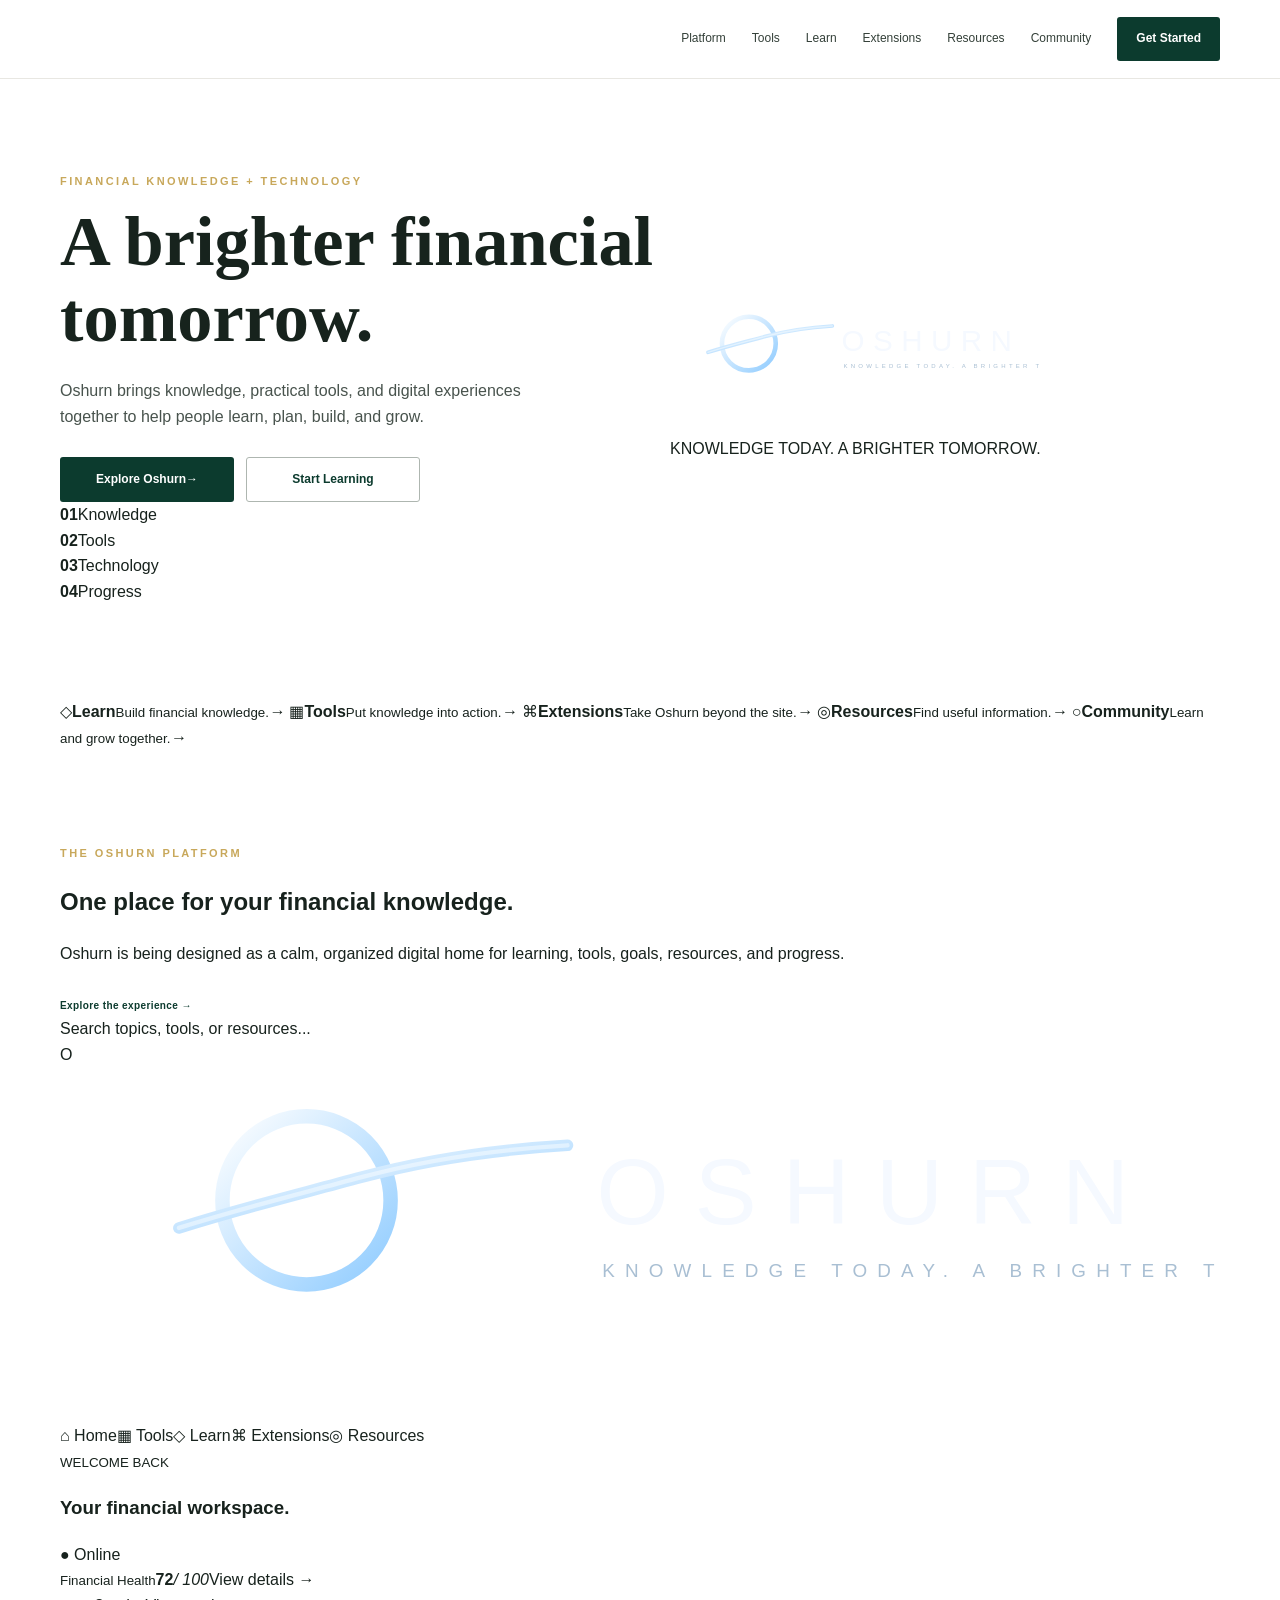
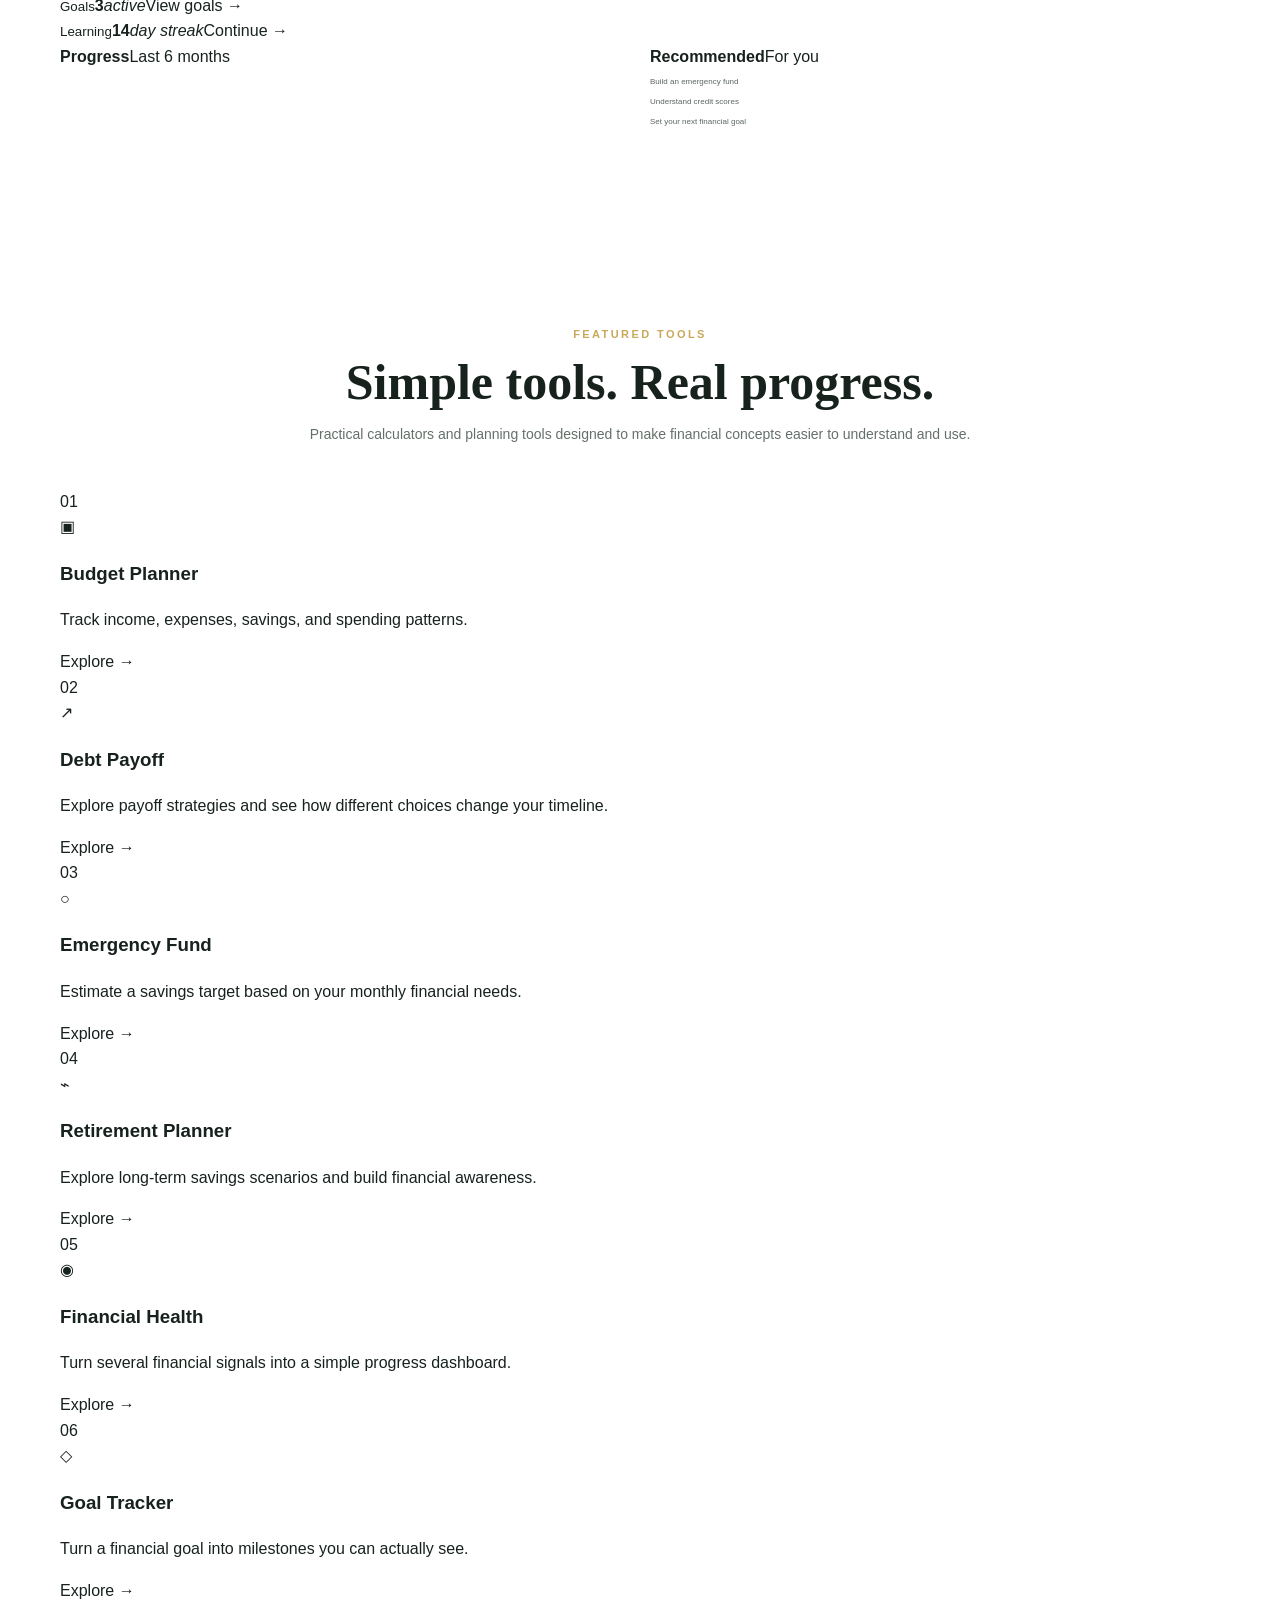
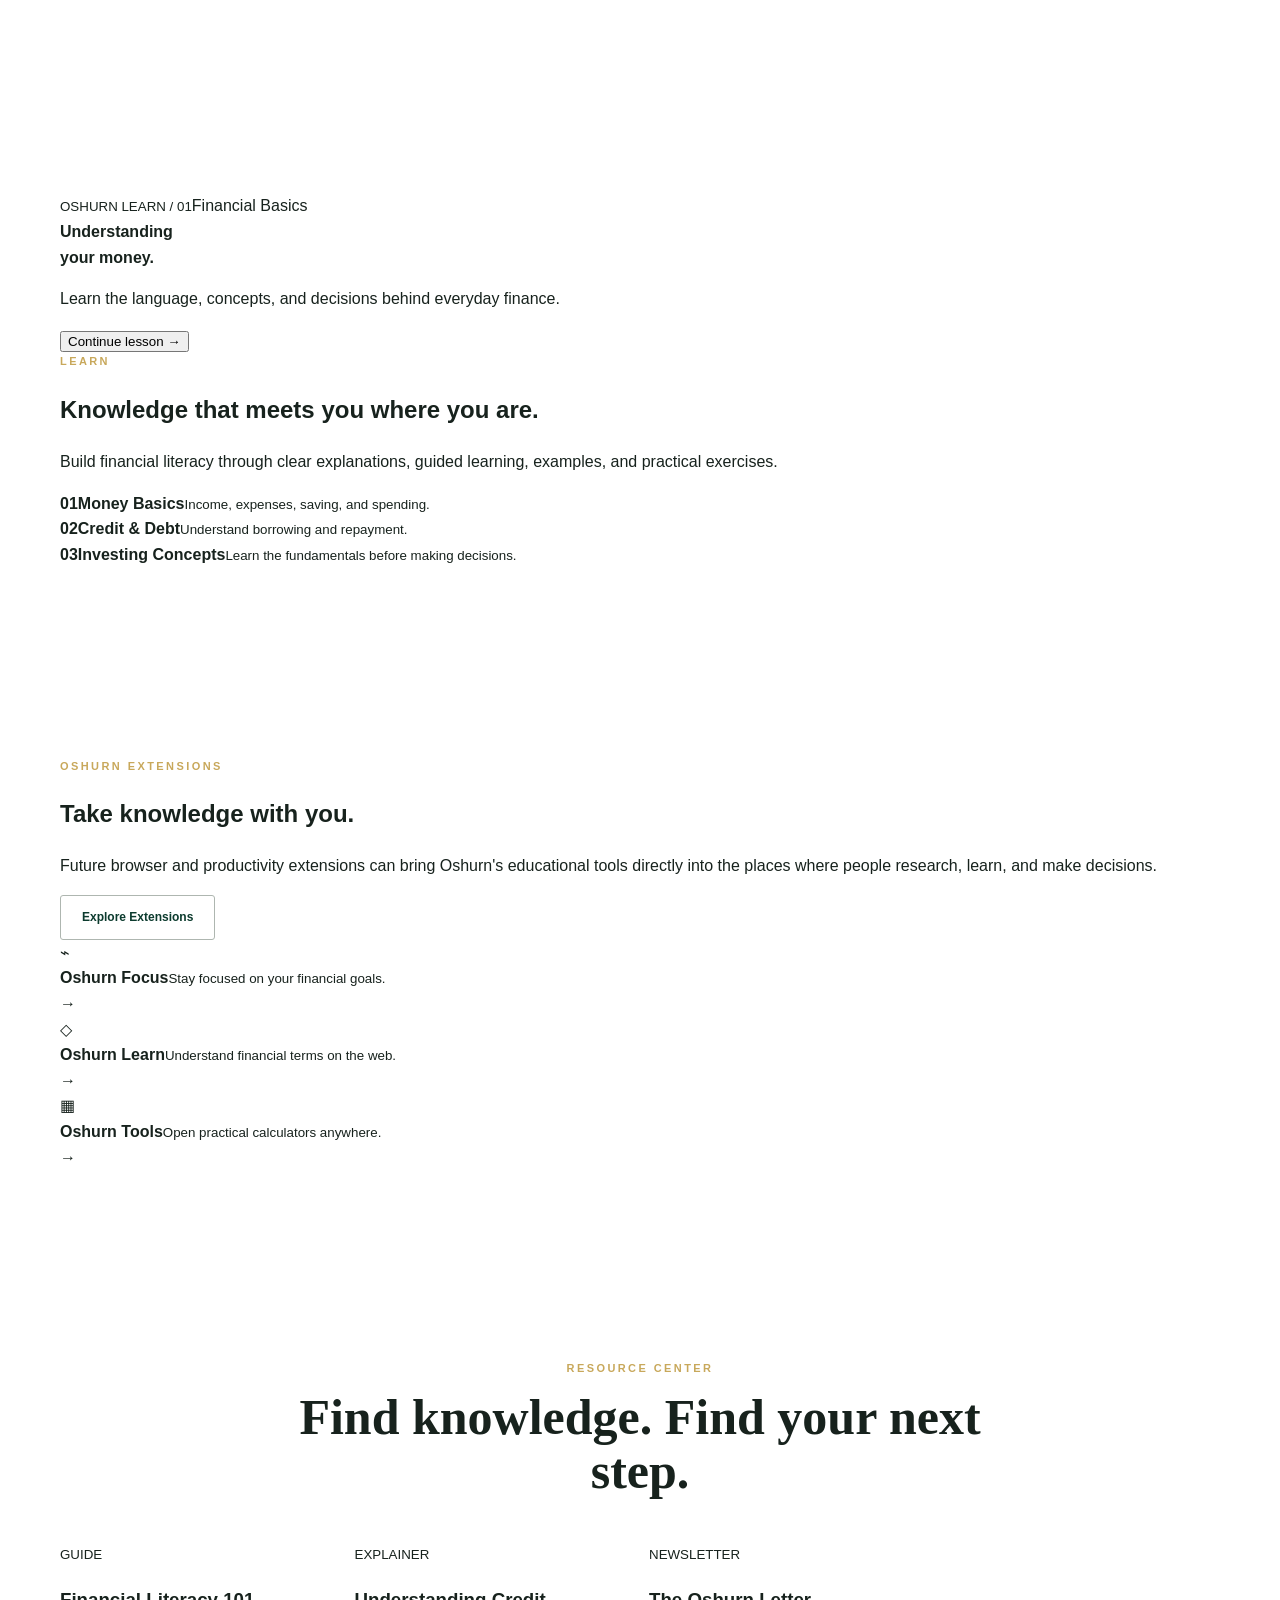
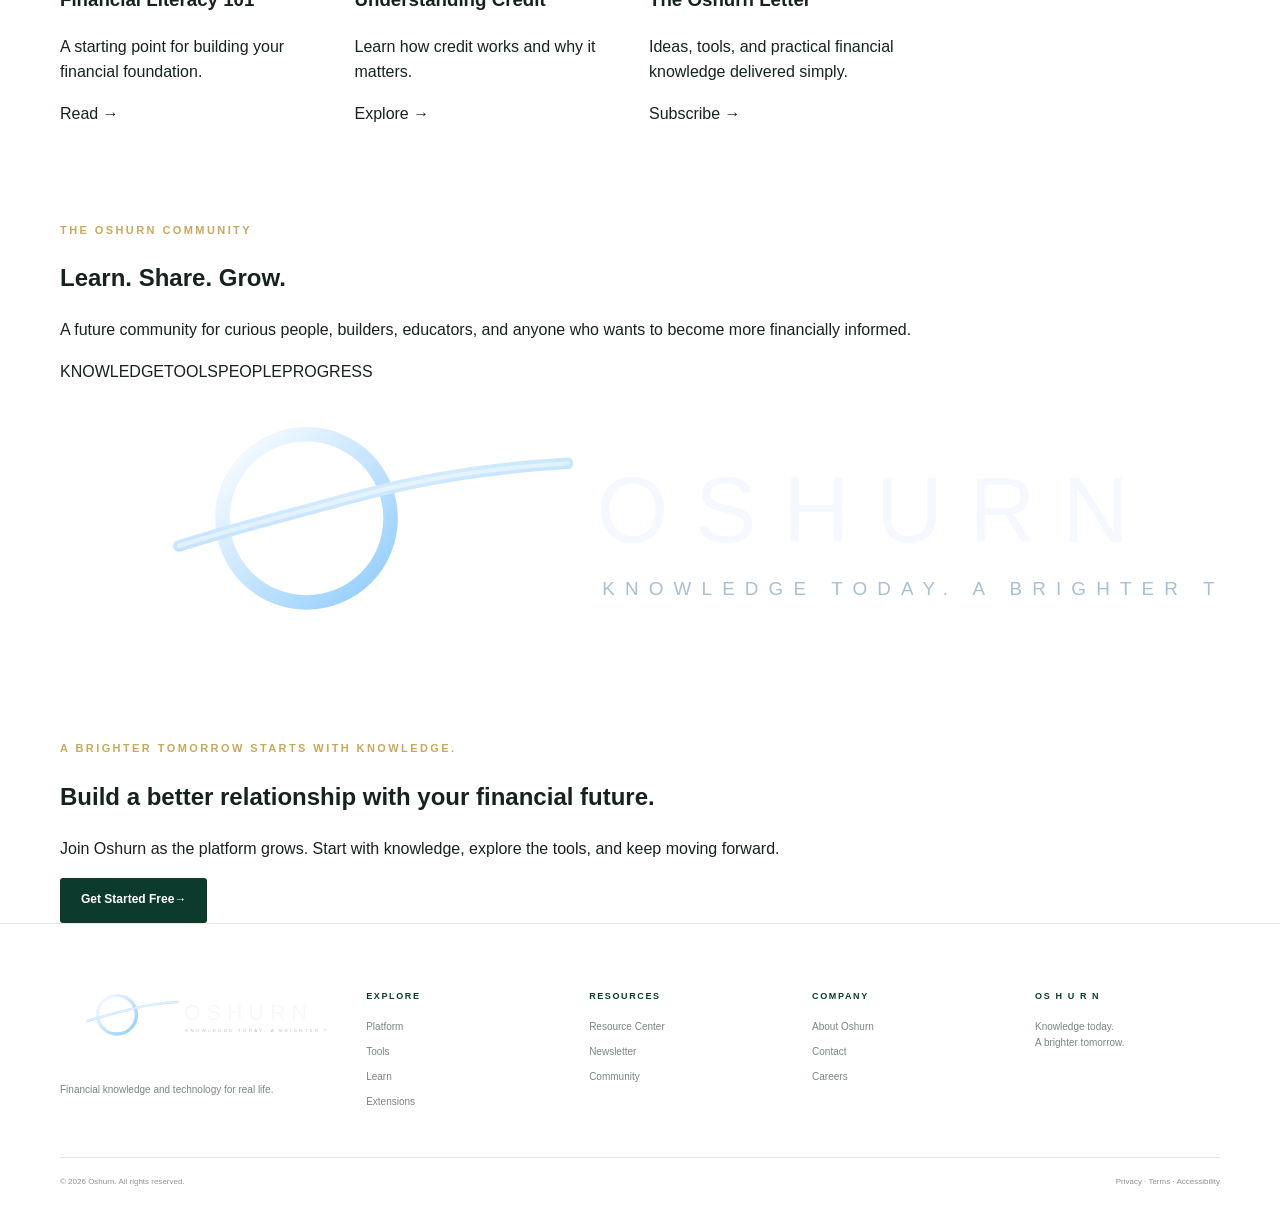
==== commit 716005d1: "Rebuild Oshurn as minimal futuristic financial technology homepage" ====
--- a/index.html
+++ b/index.html
@@ -3,36 +3,84 @@
 <head>
   <meta charset="utf-8">
   <meta name="viewport" content="width=device-width,initial-scale=1">
-  <meta name="description" content="Oshurn Financial helps individuals and families protect what matters, grow with purpose, and build a lasting financial legacy.">
-  <meta name="theme-color" content="#0c3b2e">
-  <title>Oshurn Financial | Protect. Grow. Steward. Legacy.</title>
+  <meta name="description" content="Oshurn is a financial knowledge and technology platform with practical tools, learning, resources, and digital experiences for real life.">
+  <meta name="theme-color" content="#050a10">
+  <title>Oshurn | Financial Knowledge & Technology</title>
   <link rel="preconnect" href="https://fonts.googleapis.com">
   <link rel="preconnect" href="https://fonts.gstatic.com" crossorigin>
-  <link href="https://fonts.googleapis.com/css2?family=DM+Sans:wght@400;500;600;700&family=Playfair+Display:wght@500;600;700&display=swap" rel="stylesheet">
+  <link href="https://fonts.googleapis.com/css2?family=Inter:wght@400;500;600;700&display=swap" rel="stylesheet">
+  <link rel="icon" href="oshurn-logo.svg" type="image/svg+xml">
   <link rel="stylesheet" href="styles.css">
 </head>
 <body>
 <header class="site-header">
   <div class="container nav-wrap">
-    <a class="brand" href="#top" aria-label="Oshurn Financial home"><span class="brand-mark">O</span><span><strong>OSHURN</strong><small>FINANCIAL</small></span></a>
+    <a class="brand" href="#top" aria-label="Oshurn home"><img src="oshurn-logo.svg" alt="Oshurn"></a>
     <nav class="desktop-nav" aria-label="Primary navigation">
-      <a href="#about">About Us</a><a href="#services">Services <span>⌄</span></a><a href="#education">Financial Education <span>⌄</span></a><a href="#resources">Resources <span>⌄</span></a><a href="#portal">Client Portal</a><a class="nav-cta" href="get-started.html">Get Started</a>
+      <a href="#platform">Platform</a><a href="#tools">Tools</a><a href="#learn">Learn</a><a href="#extensions">Extensions</a><a href="#resources">Resources</a><a href="#community">Community</a><a class="nav-cta" href="#start">Get Started</a>
     </nav>
     <button class="menu-btn" aria-label="Open navigation" onclick="document.body.classList.toggle('menu-open')">☰</button>
   </div>
-  <div class="mobile-nav"><a href="#about">About Us</a><a href="#services">Services</a><a href="#education">Financial Education</a><a href="#resources">Resources</a><a href="#portal">Client Portal</a><a class="nav-cta" href="get-started.html">Get Started</a></div>
+  <div class="mobile-nav"><a href="#platform">Platform</a><a href="#tools">Tools</a><a href="#learn">Learn</a><a href="#extensions">Extensions</a><a href="#resources">Resources</a><a href="#community">Community</a><a class="nav-cta" href="#start">Get Started</a></div>
 </header>
+
 <main id="top">
-<section class="hero"><div class="hero-photo" role="img" aria-label="Family enjoying time together in the mountains"></div><div class="hero-fade"></div><div class="container hero-inner"><div class="hero-copy"><p class="eyebrow">FAITH. STEWARDSHIP. LEGACY.</p><h1>Financial guidance<br>you can trust.<br><em>Purpose you can count on.</em></h1><p class="hero-lede">We help individuals and families protect what matters most, grow with confidence, and leave a lasting legacy for future generations.</p><div class="hero-actions"><a class="btn btn-primary" href="get-started.html">Schedule a Consultation</a><a class="btn btn-outline" href="#services">Explore Our Services</a></div></div></div></section>
-<section class="pillars" aria-label="Oshurn Financial pillars"><div class="container pillar-grid"><article><span class="pillar-icon">＋</span><div><h3>PROTECT</h3><p>Safeguard your family and future with the right coverage.</p></div></article><article><span class="pillar-icon">↗</span><div><h3>GROW</h3><p>Build wealth and create opportunities through wise financial decisions.</p></div></article><article><span class="pillar-icon">▤</span><div><h3>STEWARD</h3><p>Manage your resources faithfully with wisdom and integrity.</p></div></article><article><span class="pillar-icon">♡</span><div><h3>LEGACY</h3><p>Leave a lasting impact and a legacy that reflects your values.</p></div></article></div></section>
-<section id="education" class="section education"><div class="container"><div class="section-heading"><p class="eyebrow">FINANCIAL EDUCATION</p><h2>Knowledge today. Confidence for tomorrow.</h2><p>Access practical, faith-informed resources to help you make informed financial decisions and steward what God has entrusted to you.</p></div><div class="resource-grid"><a class="resource-card" href="#resources"><div class="resource-image image-article"></div><div class="card-body"><span class="card-icon">▤</span><h3>Financial Articles</h3><p>Biblical insights and practical tips on everyday financial topics.</p><strong>Read Articles →</strong></div></a><a class="resource-card" href="#resources"><div class="resource-image image-video"></div><div class="card-body"><span class="card-icon">▶</span><h3>Video Library</h3><p>Watch on-demand videos to strengthen your financial knowledge.</p><strong>Watch Videos →</strong></div></a><a class="resource-card" href="#resources"><div class="resource-image image-course"></div><div class="card-body"><span class="card-icon">◇</span><h3>Courses</h3><p>Learn at your own pace with courses designed to build confidence.</p><strong>Explore Courses →</strong></div></a><a class="resource-card" href="#resources"><div class="resource-image image-faith"></div><div class="card-body"><span class="card-icon">✦</span><h3>Faith &amp; Finances</h3><p>Discover how biblical principles can transform your relationship with money.</p><strong>Explore Resources →</strong></div></a></div></div></section>
-<section id="services" class="section services"><div class="container"><div class="section-heading left"><p class="eyebrow">PROTECTION &amp; PLANNING</p><h2>A financial relationship built around your life.</h2><p>Oshurn is designed to bring protection, education, planning, and ongoing support together in one experience.</p></div><div class="service-grid"><article><span>01</span><h3>Life Insurance</h3><p>Understand protection strategies for income replacement, family security, business needs, and legacy planning.</p><a href="get-started.html?service=life">Learn more →</a></article><article><span>02</span><h3>Health &amp; Medicare</h3><p>Organize coverage questions and connect with appropriately licensed professionals when a recommendation is needed.</p><a href="get-started.html?service=health">Learn more →</a></article><article><span>03</span><h3>Property &amp; Casualty</h3><p>Build a protection strategy around the home, vehicles, business assets, and everyday risks.</p><a href="get-started.html?service=property-casualty">Learn more →</a></article><article><span>04</span><h3>Financial Planning</h3><p>As Oshurn expands its advisory capabilities, clients will have a growing home for goals, investments, retirement, and financial planning.</p><a href="get-started.html?service=planning">See the vision →</a></article></div></div></section>
-<section id="portal" class="portal"><div class="container portal-grid"><div class="portal-copy"><p class="eyebrow">YOUR FINANCIAL HOME</p><h2>Tools to help you stay organized and in control.</h2><p>Our secure client experience is being designed to give you one place for policies, goals, resources, important information, and ongoing support.</p><ul><li>Protection plan overview</li><li>Financial goals &amp; progress</li><li>Documents and resources</li><li>Secure support &amp; service requests</li></ul><a class="btn btn-primary" href="get-started.html">Access Your Portal</a></div><div class="dashboard" aria-label="Oshurn client portal preview"><div class="dash-top"><strong>OSHURN</strong><span>Good morning</span><b>●</b></div><div class="dash-content"><aside><i>Dashboard</i><i>Protection</i><i>Goals</i><i>Documents</i><i>Resources</i><i>Support</i></aside><div class="dash-main"><h4>Your Financial Overview</h4><div class="dash-cards"><div><small>Protection</small><strong>4 Policies</strong><em>View details</em></div><div><small>Goals Progress</small><strong>68%</strong><em>On track</em></div><div><small>Retirement Goal</small><strong>$275,000</strong><em>Target</em></div></div><div class="chart"><span></span><span></span><span></span><span></span><span></span><span></span></div><div class="dash-row"><div><small>Recent Activity</small><p>Policy review completed</p><p>Goal update requested</p></div><div><small>Financial Snapshot</small><p>Protection: Active</p><p>Next review: Soon</p></div></div></div></div></div></div></section>
-<section id="about" class="section about"><div class="container about-grid"><div class="about-photo"></div><div><p class="eyebrow">THE OSHURN APPROACH</p><h2>More than a policy. A relationship.</h2><p>We believe financial services should feel organized, human, educational, and accountable. Our long-term vision is a nationwide financial company where clients know where they stand and know who to call.</p><p>From the first conversation through ongoing service, Oshurn is being built around stewardship, clarity, technology, and a commitment to the people we serve.</p><a class="text-link" href="get-started.html">Meet Oshurn →</a></div></div></section>
-<section id="resources" class="section newsletter"><div class="container newsletter-box"><div><p class="eyebrow">STAY CONNECTED</p><h2>Financial wisdom for the journey.</h2><p>Join the Oshurn newsletter for practical financial education, protection insights, resources, and company updates.</p></div><form onsubmit="event.preventDefault();this.querySelector('button').textContent='You’re on the list';"><label class="sr-only" for="email">Email address</label><input id="email" type="email" placeholder="Enter your email" required><button class="btn btn-gold" type="submit">Subscribe</button><small>We respect your inbox. No spam.</small></form></div></section>
-<section id="start" class="cta-band"><div class="container cta-inner"><div><span class="cross">✚</span><div><p class="eyebrow">READY TO TAKE THE NEXT STEP?</p><h2>Let's build a financial plan that honors your faith and secures your future.</h2></div></div><a class="btn btn-gold" href="get-started.html">Schedule a Consultation</a></div></section>
+<section class="hero">
+  <div class="hero-orb orb-one"></div><div class="hero-orb orb-two"></div><div class="hero-grid"></div>
+  <div class="container hero-inner">
+    <div class="hero-copy">
+      <p class="eyebrow">FINANCIAL KNOWLEDGE + TECHNOLOGY</p>
+      <h1>A brighter financial <span>tomorrow.</span></h1>
+      <p class="hero-lede">Oshurn brings knowledge, practical tools, and digital experiences together to help people learn, plan, build, and grow.</p>
+      <div class="hero-actions"><a class="btn btn-primary" href="#platform">Explore Oshurn <span>→</span></a><a class="btn btn-outline" href="#learn">Start Learning</a></div>
+      <div class="hero-stats"><div><strong>01</strong><span>Knowledge</span></div><div><strong>02</strong><span>Tools</span></div><div><strong>03</strong><span>Technology</span></div><div><strong>04</strong><span>Progress</span></div></div>
+    </div>
+    <div class="hero-mark"><img src="oshurn-logo.svg" alt="Oshurn logo"><p>KNOWLEDGE TODAY. A BRIGHTER TOMORROW.</p></div>
+  </div>
+</section>
+
+<section class="quick-links" aria-label="Oshurn quick links"><div class="container quick-grid">
+  <a href="#learn"><span class="quick-icon">◇</span><strong>Learn</strong><small>Build financial knowledge.</small><i>→</i></a>
+  <a href="#tools"><span class="quick-icon">▦</span><strong>Tools</strong><small>Put knowledge into action.</small><i>→</i></a>
+  <a href="#extensions"><span class="quick-icon">⌘</span><strong>Extensions</strong><small>Take Oshurn beyond the site.</small><i>→</i></a>
+  <a href="#resources"><span class="quick-icon">◎</span><strong>Resources</strong><small>Find useful information.</small><i>→</i></a>
+  <a href="#community"><span class="quick-icon">○</span><strong>Community</strong><small>Learn and grow together.</small><i>→</i></a>
+</div></section>
+
+<section id="platform" class="section platform"><div class="container platform-grid">
+  <div class="section-copy"><p class="eyebrow">THE OSHURN PLATFORM</p><h2>One place for your financial knowledge.</h2><p>Oshurn is being designed as a calm, organized digital home for learning, tools, goals, resources, and progress.</p><a class="text-link" href="#tools">Explore the experience →</a></div>
+  <div class="software-window" aria-label="Oshurn software dashboard preview">
+    <div class="window-top"><span class="dot"></span><span class="dot"></span><span class="dot"></span><div class="window-search">Search topics, tools, or resources...</div><span class="avatar">O</span></div>
+    <div class="software-body"><aside class="sidebar"><img src="oshurn-logo.svg" alt="Oshurn"><a class="active" href="#platform">⌂ <span>Home</span></a><a href="#tools">▦ <span>Tools</span></a><a href="#learn">◇ <span>Learn</span></a><a href="#extensions">⌘ <span>Extensions</span></a><a href="#resources">◎ <span>Resources</span></a></aside>
+      <div class="dashboard-main"><div class="dash-heading"><div><small>WELCOME BACK</small><h3>Your financial workspace.</h3></div><span class="status">● Online</span></div>
+        <div class="metric-grid"><div class="metric"><small>Financial Health</small><strong>72</strong><em>/ 100</em><span>View details →</span></div><div class="metric"><small>Goals</small><strong>3</strong><em>active</em><span>View goals →</span></div><div class="metric"><small>Learning</small><strong>14</strong><em>day streak</em><span>Continue →</span></div></div>
+        <div class="dash-row"><div class="panel"><div class="panel-title"><strong>Progress</strong><span>Last 6 months</span></div><div class="bars"><b style="height:35%"></b><b style="height:48%"></b><b style="height:42%"></b><b style="height:68%"></b><b style="height:60%"></b><b style="height:86%"></b></div></div><div class="panel recommendations"><div class="panel-title"><strong>Recommended</strong><span>For you</span></div><p>Build an emergency fund</p><p>Understand credit scores</p><p>Set your next financial goal</p></div></div>
+      </div>
+    </div>
+  </div>
+</div></section>
+
+<section id="tools" class="section tools"><div class="container"><div class="section-heading"><p class="eyebrow">FEATURED TOOLS</p><h2>Simple tools. Real progress.</h2><p>Practical calculators and planning tools designed to make financial concepts easier to understand and use.</p></div><div class="tool-grid">
+  <article><span class="tool-number">01</span><div class="tool-symbol">▣</div><h3>Budget Planner</h3><p>Track income, expenses, savings, and spending patterns.</p><a href="#start">Explore →</a></article>
+  <article><span class="tool-number">02</span><div class="tool-symbol">↗</div><h3>Debt Payoff</h3><p>Explore payoff strategies and see how different choices change your timeline.</p><a href="#start">Explore →</a></article>
+  <article><span class="tool-number">03</span><div class="tool-symbol">○</div><h3>Emergency Fund</h3><p>Estimate a savings target based on your monthly financial needs.</p><a href="#start">Explore →</a></article>
+  <article><span class="tool-number">04</span><div class="tool-symbol">⌁</div><h3>Retirement Planner</h3><p>Explore long-term savings scenarios and build financial awareness.</p><a href="#start">Explore →</a></article>
+  <article><span class="tool-number">05</span><div class="tool-symbol">◉</div><h3>Financial Health</h3><p>Turn several financial signals into a simple progress dashboard.</p><a href="#start">Explore →</a></article>
+  <article><span class="tool-number">06</span><div class="tool-symbol">◇</div><h3>Goal Tracker</h3><p>Turn a financial goal into milestones you can actually see.</p><a href="#start">Explore →</a></article>
+</div></div></section>
+
+<section id="learn" class="section learn"><div class="container learn-grid"><div class="learn-visual"><div class="lesson-card"><small>OSHURN LEARN / 01</small><span>Financial Basics</span><div class="lesson-line"></div><strong>Understanding<br>your money.</strong><p>Learn the language, concepts, and decisions behind everyday finance.</p><button>Continue lesson →</button></div></div><div class="section-copy"><p class="eyebrow">LEARN</p><h2>Knowledge that meets you where you are.</h2><p>Build financial literacy through clear explanations, guided learning, examples, and practical exercises.</p><div class="learn-list"><div><b>01</b><span><strong>Money Basics</strong><small>Income, expenses, saving, and spending.</small></span></div><div><b>02</b><span><strong>Credit & Debt</strong><small>Understand borrowing and repayment.</small></span></div><div><b>03</b><span><strong>Investing Concepts</strong><small>Learn the fundamentals before making decisions.</small></span></div></div></div></div></section>
+
+<section id="extensions" class="section extensions"><div class="container extension-grid"><div class="section-copy"><p class="eyebrow">OSHURN EXTENSIONS</p><h2>Take knowledge with you.</h2><p>Future browser and productivity extensions can bring Oshurn's educational tools directly into the places where people research, learn, and make decisions.</p><a class="btn btn-outline" href="#start">Explore Extensions</a></div><div class="extension-stack"><div class="extension-card"><span>⌁</span><div><strong>Oshurn Focus</strong><small>Stay focused on your financial goals.</small></div><b>→</b></div><div class="extension-card"><span>◇</span><div><strong>Oshurn Learn</strong><small>Understand financial terms on the web.</small></div><b>→</b></div><div class="extension-card"><span>▦</span><div><strong>Oshurn Tools</strong><small>Open practical calculators anywhere.</small></div><b>→</b></div></div></div></section>
+
+<section id="resources" class="section resources"><div class="container"><div class="section-heading"><p class="eyebrow">RESOURCE CENTER</p><h2>Find knowledge. Find your next step.</h2></div><div class="resource-grid"><a href="#start"><small>GUIDE</small><h3>Financial Literacy 101</h3><p>A starting point for building your financial foundation.</p><span>Read →</span></a><a href="#start"><small>EXPLAINER</small><h3>Understanding Credit</h3><p>Learn how credit works and why it matters.</p><span>Explore →</span></a><a href="#start"><small>NEWSLETTER</small><h3>The Oshurn Letter</h3><p>Ideas, tools, and practical financial knowledge delivered simply.</p><span>Subscribe →</span></a></div></div></section>
+
+<section id="community" class="community"><div class="container community-inner"><div><p class="eyebrow">THE OSHURN COMMUNITY</p><h2>Learn. Share. Grow.</h2><p>A future community for curious people, builders, educators, and anyone who wants to become more financially informed.</p></div><div class="community-orbit"><span>KNOWLEDGE</span><span>TOOLS</span><span>PEOPLE</span><span>PROGRESS</span></div></div></section>
+
+<section id="start" class="start"><div class="container start-inner"><img src="oshurn-logo.svg" alt="Oshurn"><div><p class="eyebrow">A BRIGHTER TOMORROW STARTS WITH KNOWLEDGE.</p><h2>Build a better relationship with your financial future.</h2><p>Join Oshurn as the platform grows. Start with knowledge, explore the tools, and keep moving forward.</p></div><a class="btn btn-primary" href="#top">Get Started Free <span>→</span></a></div></section>
 </main>
-<footer class="footer"><div class="container footer-grid"><div class="footer-brand"><a class="brand brand-light" href="#top"><span class="brand-mark">O</span><span><strong>OSHURN</strong><small>FINANCIAL</small></span></a><p>A Christian financial services company committed to helping you steward what God has entrusted to you.</p><div class="socials"><span>f</span><span>◎</span><span>in</span><span>▶</span></div></div><div><h4>SERVICES</h4><a href="get-started.html?service=life">Life Insurance</a><a href="get-started.html?service=health">Health Insurance</a><a href="get-started.html?service=property-casualty">Property &amp; Casualty</a><a href="#education">Financial Education</a><a href="get-started.html?service=planning">Legacy Planning</a></div><div><h4>COMPANY</h4><a href="#about">About Us</a><a href="#about">Our Approach</a><a href="#about">Our Team</a><a href="get-started.html">Careers</a><a href="get-started.html">Contact Us</a></div><div><h4>RESOURCES</h4><a href="#resources">Articles</a><a href="#resources">Videos</a><a href="#resources">Courses</a><a href="#resources">Guides</a><a href="#resources">FAQs</a></div><div><h4>STAY CONNECTED</h4><p>Subscribe for financial wisdom, encouragement, and updates.</p><a href="#resources" class="footer-subscribe">Subscribe →</a></div></div><div class="container legal"><span>© 2026 Oshurn Financial. All rights reserved.</span><span>Privacy Policy &nbsp; Terms of Use &nbsp; Disclosures</span></div></footer>
+
+<footer class="footer"><div class="container footer-grid"><div class="footer-brand"><img src="oshurn-logo.svg" alt="Oshurn"><p>Financial knowledge and technology for real life.</p></div><div><h4>EXPLORE</h4><a href="#platform">Platform</a><a href="#tools">Tools</a><a href="#learn">Learn</a><a href="#extensions">Extensions</a></div><div><h4>RESOURCES</h4><a href="#resources">Resource Center</a><a href="#resources">Newsletter</a><a href="#community">Community</a></div><div><h4>COMPANY</h4><a href="#top">About Oshurn</a><a href="#start">Contact</a><a href="#start">Careers</a></div><div><h4>OS H U R N</h4><p>Knowledge today.<br>A brighter tomorrow.</p></div></div><div class="container legal"><span>© 2026 Oshurn. All rights reserved.</span><span>Privacy · Terms · Accessibility</span></div></footer>
 <script>document.querySelectorAll('.mobile-nav a').forEach(a=>a.addEventListener('click',()=>document.body.classList.remove('menu-open')));</script>
 </body>
 </html>
--- a/styles.css
+++ b/styles.css
@@ -1 +1 @@
-:root{--green:#0c3b2e;--green-2:#124d3b;--gold:#c8a85b;--ink:#17221d;--muted:#65706a;--cream:#f7f5ef;--line:#e7e3d9;--white:#fff;--shadow:0 18px 45px rgba(19,40,31,.10)}*{box-sizing:border-box}html{scroll-behavior:smooth}body{margin:0;color:var(--ink);font-family:'DM Sans',Arial,sans-serif;background:#fff;line-height:1.6}a{text-decoration:none;color:inherit}.container{width:min(1160px,calc(100% - 48px));margin:auto}.site-header{position:sticky;top:0;z-index:20;background:rgba(255,255,255,.96);backdrop-filter:blur(14px);border-bottom:1px solid rgba(20,50,38,.08)}.nav-wrap{height:78px;display:flex;align-items:center;justify-content:space-between}.brand{display:flex;align-items:center;gap:10px;color:var(--green);letter-spacing:.08em}.brand-mark{width:39px;height:39px;border:2px solid currentColor;border-radius:50%;display:grid;place-items:center;font-family:Georgia,serif;font-size:26px;line-height:1}.brand strong{display:block;font-family:Georgia,'Times New Roman',serif;font-size:18px;letter-spacing:.16em}.brand small{display:block;font-size:7px;letter-spacing:.42em;margin-top:-2px}.desktop-nav{display:flex;align-items:center;gap:26px;font-size:12px;color:#344039}.desktop-nav>a:not(.nav-cta):hover{color:var(--green)}.nav-cta{background:var(--green);color:#fff!important;padding:12px 19px;border-radius:3px;font-weight:700}.menu-btn,.mobile-nav{display:none}.hero{position:relative;min-height:620px;overflow:hidden;background:#e9ece6}.hero-photo{position:absolute;inset:0;background-image:url('https://images.unsplash.com/photo-1529156069898-49953e39b3ac?auto=format&fit=crop&w=1800&q=85');background-size:cover;background-position:center 52%}.hero-fade{position:absolute;inset:0;background:linear-gradient(90deg,rgba(250,249,245,.98) 0%,rgba(250,249,245,.92) 34%,rgba(250,249,245,.38) 60%,rgba(250,249,245,0) 78%)}.hero-inner{position:relative;z-index:1;min-height:620px;display:flex;align-items:center}.hero-copy{max-width:610px;padding:70px 0}.eyebrow{font-size:11px;letter-spacing:.22em;color:var(--gold);font-weight:800;margin:0 0 12px}.hero h1,.section-heading h2,.portal h2,.about h2,.newsletter h2,.cta-band h2{font-family:'Playfair Display',Georgia,serif;line-height:1.08;font-weight:600}.hero h1{font-size:clamp(46px,5.5vw,76px);margin:0 0 23px;color:#17231d}.hero h1 em{font-style:normal;color:var(--green)}.hero-lede{font-size:16px;max-width:520px;color:#48534d;margin:0 0 28px}.hero-actions{display:flex;gap:12px;flex-wrap:wrap}.btn{display:inline-flex;align-items:center;justify-content:center;min-height:45px;padding:0 21px;border-radius:3px;font-weight:700;font-size:12px;transition:.2s ease}.btn:hover{transform:translateY(-1px)}.btn-primary{background:var(--green);color:#fff}.btn-outline{border:1px solid #9ba69f;color:var(--green);background:rgba(255,255,255,.75)}.btn-gold{background:var(--gold);color:#173127}.hero-actions .btn{min-width:174px}.pillars{background:#faf9f4;border-bottom:1px solid var(--line)}.pillar-grid{display:grid;grid-template-columns:repeat(4,1fr)}.pillar-grid article{min-height:116px;padding:25px 22px;display:flex;gap:15px;align-items:center;border-right:1px solid var(--line)}.pillar-grid article:last-child{border-right:0}.pillar-icon{font-family:Georgia,serif;font-size:30px;color:var(--green);width:38px;text-align:center}.pillar-grid h3{font-size:10px;letter-spacing:.1em;margin:0 0 3px}.pillar-grid p{font-size:10px;color:#66716b;line-height:1.45;margin:0}.section{padding:95px 0}.education{background:#fff}.section-heading{text-align:center;max-width:700px;margin:0 auto 43px}.section-heading.left{text-align:left;max-width:690px;margin-left:0}.section-heading h2,.portal h2,.about h2,.newsletter h2{font-size:clamp(34px,4vw,50px);margin:0 0 14px}.section-heading>p:last-child,.about p,.portal-copy>p{color:var(--muted);font-size:14px}.resource-grid{display:grid;grid-template-columns:repeat(4,1fr);gap:18px}.resource-card{border:1px solid var(--line);background:#fff;border-radius:5px;overflow:hidden;box-shadow:0 8px 24px rgba(0,0,0,.04);transition:.2s}.resource-card:hover{transform:translateY(-4px);box-shadow:var(--shadow)}.resource-image{height:155px;background-size:cover;background-position:center}.image-article{background-image:url('https://images.unsplash.com/photo-1456324504439-367cee3b3c32?auto=format&fit=crop&w=900&q=80')}.image-video{background-image:url('https://images.unsplash.com/photo-1499750310107-5fef28a66643?auto=format&fit=crop&w=900&q=80')}.image-course{background-image:url('https://images.unsplash.com/photo-1453738773917-9c3eff1db985?auto=format&fit=crop&w=900&q=80')}.image-faith{background-image:url('https://images.unsplash.com/photo-1501004318641-b39e6451bec6?auto=format&fit=crop&w=900&q=80')}.card-body{position:relative;padding:23px 20px 22px}.card-icon{position:absolute;top:-18px;left:18px;width:36px;height:36px;border-radius:50%;display:grid;place-items:center;background:#fff;color:var(--green);box-shadow:0 5px 15px rgba(0,0,0,.12)}.card-body h3{font-family:'Playfair Display',Georgia,serif;font-size:19px;margin:0 0 7px}.card-body p{font-size:11px;color:var(--muted);min-height:52px;margin:0 0 14px}.card-body strong,.service-grid a,.text-link{font-size:10px;color:var(--green);letter-spacing:.04em}.services{background:var(--cream)}.service-grid{display:grid;grid-template-columns:repeat(4,1fr);border-top:1px solid #ddd7ca;border-left:1px solid #ddd7ca}.service-grid article{padding:30px;border-right:1px solid #ddd7ca;border-bottom:1px solid #ddd7ca;min-height:265px;background:rgba(255,255,255,.35)}.service-grid span{font-size:10px;color:var(--gold);font-weight:800;letter-spacing:.12em}.service-grid h3{font-family:'Playfair Display',Georgia,serif;font-size:23px;margin:24px 0 8px}.service-grid p{font-size:12px;color:var(--muted);margin:0 0 20px}.portal{background:#f1f2ed;padding:92px 0;overflow:hidden}.portal-grid{display:grid;grid-template-columns:.82fr 1.18fr;gap:60px;align-items:center}.portal-copy ul{list-style:none;padding:0;margin:24px 0 28px}.portal-copy li{font-size:12px;margin:10px 0;color:#425149}.portal-copy li:before{content:'✓';color:var(--green);font-weight:800;margin-right:10px}.dashboard{background:#fff;border-radius:12px;box-shadow:0 25px 60px rgba(25,45,36,.15);padding:16px;transform:perspective(1200px) rotateY(-3deg)}.dash-top{height:42px;border-bottom:1px solid #edf0eb;display:flex;align-items:center;gap:16px;font-size:11px}.dash-top strong{color:var(--green);letter-spacing:.14em}.dash-top span{color:#7a847e;flex:1}.dash-top b{color:#4cae7b;font-size:10px}.dash-content{display:grid;grid-template-columns:115px 1fr;min-height:300px}.dash-content aside{background:#f7f8f5;padding:18px 10px;display:flex;flex-direction:column;gap:14px;font-size:8px;color:#718078}.dash-content aside i:first-child{color:var(--green);font-weight:800}.dash-main{padding:20px}.dash-main h4{font-family:'Playfair Display',Georgia,serif;font-size:20px;margin:0 0 18px}.dash-cards{display:grid;grid-template-columns:repeat(3,1fr);gap:9px}.dash-cards div{border:1px solid #e9ece7;border-radius:5px;padding:12px}.dash-cards small,.dash-row small{display:block;color:#89928c;font-size:7px}.dash-cards strong{display:block;font-size:13px;margin:7px 0 2px}.dash-cards em{font-size:7px;color:#5a9b78;font-style:normal}.chart{height:85px;margin:20px 0;border-bottom:1px solid #dde4de;display:flex;align-items:end;gap:9px;padding:0 10px}.chart span{display:block;flex:1;background:#b7d1c2;border-radius:3px 3px 0 0}.chart span:nth-child(1){height:35%}.chart span:nth-child(2){height:48%}.chart span:nth-child(3){height:42%}.chart span:nth-child(4){height:68%}.chart span:nth-child(5){height:60%}.chart span:nth-child(6){height:86%}.dash-row{display:grid;grid-template-columns:1fr 1fr;gap:20px}.dash-row p{font-size:8px;color:#5c6761;margin:7px 0}.about{background:#fff}.about-grid{display:grid;grid-template-columns:1fr 1fr;gap:70px;align-items:center}.about-photo{min-height:470px;border-radius:4px;background-image:url('https://images.unsplash.com/photo-1551836022-d5d88e9218df?auto=format&fit=crop&w=1200&q=85');background-size:cover;background-position:center}.about h2{margin-top:0}.about p{max-width:540px}.text-link{display:inline-block;margin-top:15px;font-weight:800}.newsletter{padding-top:40px}.newsletter-box{background:var(--cream);padding:52px;display:grid;grid-template-columns:1fr 380px;gap:50px;align-items:center}.newsletter h2{font-size:39px}.newsletter form{display:grid;grid-template-columns:1fr auto;gap:8px}.newsletter input{height:45px;border:1px solid #cdd4ce;border-radius:3px;padding:0 13px;font:inherit;font-size:12px}.newsletter button{border:0;cursor:pointer}.newsletter small{grid-column:1/-1;font-size:9px;color:#8a938d}.sr-only{position:absolute;width:1px;height:1px;overflow:hidden;clip:rect(0,0,0,0)}.cta-band{background:var(--green);color:#fff;padding:30px 0}.cta-inner{display:flex;align-items:center;justify-content:space-between;gap:30px}.cta-inner>div{display:flex;gap:16px;align-items:center}.cta-band .eyebrow{color:#d9bc72;margin-bottom:4px}.cta-band h2{font-size:22px;margin:0;max-width:650px}.cross{width:42px;height:42px;border:1px solid rgba(255,255,255,.4);border-radius:50%;display:grid;place-items:center;color:#fff}.footer{background:#062c22;color:#d9e0dc;padding:60px 0 20px}.footer-grid{display:grid;grid-template-columns:1.45fr repeat(4,1fr);gap:38px}.brand-light{color:#fff}.footer-brand p,.footer-grid>div>p{font-size:10px;color:#aebbb4;max-width:230px}.footer-grid h4{font-size:9px;letter-spacing:.18em;color:#fff;margin:5px 0 16px}.footer-grid>div>a:not(.brand){display:block;font-size:10px;color:#aebbb4;margin:9px 0}.socials{display:flex;gap:8px;margin-top:18px}.socials span{width:25px;height:25px;border:1px solid #476358;border-radius:50%;display:grid;place-items:center;font-size:9px}.footer-subscribe{color:#d9bc72!important}.legal{border-top:1px solid #24493e;margin-top:38px;padding-top:18px;display:flex;justify-content:space-between;font-size:8px;color:#82968d}@media(max-width:900px){.desktop-nav{gap:14px}.desktop-nav>a:not(.nav-cta){display:none}.menu-btn{display:block;border:0;background:none;color:var(--green);font-size:24px}.mobile-nav{display:none;padding:10px 24px 20px;background:#fff;border-top:1px solid var(--line)}.mobile-nav a{display:block;padding:11px 0;font-size:13px}.menu-open .mobile-nav{display:block}.hero,.hero-inner{min-height:600px}.hero-fade{background:linear-gradient(90deg,rgba(250,249,245,.98),rgba(250,249,245,.70) 58%,rgba(250,249,245,.15))}.pillar-grid,.resource-grid,.service-grid{grid-template-columns:repeat(2,1fr)}.portal-grid,.about-grid{grid-template-columns:1fr;gap:35px}.about-photo{min-height:350px}.newsletter-box{grid-template-columns:1fr}.footer-grid{grid-template-columns:repeat(2,1fr)}}@media(max-width:600px){.container{width:min(100% - 30px,1160px)}.nav-wrap{height:68px}.brand strong{font-size:15px}.hero{min-height:640px}.hero-inner{min-height:640px}.hero-photo{background-position:58% center}.hero-fade{background:linear-gradient(180deg,rgba(250,249,245,.95) 0%,rgba(250,249,245,.88) 54%,rgba(250,249,245,.20) 100%)}.hero-copy{padding:55px 0 30px;align-self:flex-start}.hero h1{font-size:46px}.hero-lede{font-size:14px}.hero-actions .btn{width:100%}.pillar-grid,.resource-grid,.service-grid{grid-template-columns:1fr}.pillar-grid article{border-right:0;border-bottom:1px solid var(--line);min-height:90px}.section{padding:70px 0}.resource-image{height:190px}.service-grid article{min-height:auto}.portal{padding:70px 0}.dashboard{transform:none;padding:8px}.dash-content{grid-template-columns:70px 1fr}.dash-content aside{font-size:7px}.dash-cards{grid-template-columns:1fr}.dash-cards div:not(:first-child){display:none}.dash-main{padding:12px}.about-photo{min-height:300px}.newsletter-box{padding:32px 22px}.newsletter form{grid-template-columns:1fr}.newsletter small{grid-column:auto}.cta-inner{align-items:flex-start;flex-direction:column}.cta-inner>div{align-items:flex-start}.footer-grid{grid-template-columns:1fr 1fr;gap:28px}.footer-brand{grid-column:1/-1}.legal{flex-direction:column;gap:8px}.hero h1 br{display:none}}@media(prefers-reduced-motion:reduce){html{scroll-behavior:auto}.resource-card,.btn{transition:none}}
+:root{--green:#0c3b2e;--green-2:#124d3b;--gold:#c8a85b;--ink:#17221d;--muted:#65706a;--cream:#faf9f5;--line:#e8e7e2;--white:#fff;--shadow:0 18px 45px rgba(19,40,31,.08)}*{box-sizing:border-box}html{scroll-behavior:smooth}body{margin:0;color:var(--ink);font-family:'DM Sans',Arial,sans-serif;background:#fff;line-height:1.6}a{text-decoration:none;color:inherit}.container{width:min(1160px,calc(100% - 48px));margin:auto}.site-header{position:sticky;top:0;z-index:20;background:rgba(255,255,255,.98);backdrop-filter:blur(14px);border-bottom:1px solid var(--line)}.nav-wrap{height:78px;display:flex;align-items:center;justify-content:space-between}.brand{display:flex;align-items:center;gap:10px;color:var(--green);letter-spacing:.08em}.brand-mark{width:39px;height:39px;border:2px solid currentColor;border-radius:50%;display:grid;place-items:center;font-family:Georgia,serif;font-size:26px;line-height:1}.brand strong{display:block;font-family:Georgia,'Times New Roman',serif;font-size:18px;letter-spacing:.16em}.brand small{display:block;font-size:7px;letter-spacing:.42em;margin-top:-2px}.desktop-nav{display:flex;align-items:center;gap:26px;font-size:12px;color:#344039}.desktop-nav>a:not(.nav-cta):hover{color:var(--green)}.nav-cta{background:var(--green);color:#fff!important;padding:12px 19px;border-radius:3px;font-weight:700}.menu-btn,.mobile-nav{display:none}.hero{position:relative;min-height:620px;overflow:hidden;background:#fff}.hero-photo{position:absolute;inset:0;background-image:url('https://images.unsplash.com/photo-1529156069898-49953e39b3ac?auto=format&fit=crop&w=1800&q=85');background-size:cover;background-position:center 52%}.hero-fade{position:absolute;inset:0;background:linear-gradient(90deg,#fff 0%,rgba(255,255,255,.97) 30%,rgba(255,255,255,.62) 55%,rgba(255,255,255,.08) 80%,rgba(255,255,255,0) 100%)}.hero-inner{position:relative;z-index:1;min-height:620px;display:flex;align-items:center}.hero-copy{max-width:610px;padding:70px 0}.eyebrow{font-size:11px;letter-spacing:.22em;color:var(--gold);font-weight:800;margin:0 0 12px}.hero h1,.section-heading h2,.portal h2,.about h2,.newsletter h2,.cta-band h2{font-family:'Playfair Display',Georgia,serif;line-height:1.08;font-weight:600}.hero h1{font-size:clamp(46px,5.5vw,76px);margin:0 0 23px;color:#17231d}.hero h1 em{font-style:normal;color:var(--green);display:block}.hero-lede{font-size:16px;max-width:520px;color:#48534d;margin:0 0 28px}.hero-actions{display:flex;gap:12px;flex-wrap:wrap}.btn{display:inline-flex;align-items:center;justify-content:center;min-height:45px;padding:0 21px;border-radius:3px;font-weight:700;font-size:12px;transition:.2s ease}.btn:hover{transform:translateY(-1px)}.btn-primary{background:var(--green);color:#fff}.btn-outline{border:1px solid #aeb6b0;color:var(--green);background:#fff}.btn-gold{background:var(--gold);color:#173127}.hero-actions .btn{min-width:174px}.pillars{background:#fff;border-top:1px solid var(--line);border-bottom:1px solid var(--line)}.pillar-grid{display:grid;grid-template-columns:repeat(4,1fr)}.pillar-grid article{min-height:116px;padding:25px 22px;display:flex;gap:15px;align-items:center;border-right:1px solid var(--line);background:#fff}.pillar-grid article:last-child{border-right:0}.pillar-icon{font-family:Georgia,serif;font-size:30px;color:var(--green);width:38px;text-align:center}.pillar-grid h3{font-size:10px;letter-spacing:.1em;margin:0 0 3px}.pillar-grid p{font-size:10px;color:#66716b;line-height:1.45;margin:0}.section{padding:95px 0;background:#fff}.education{background:#fff}.section-heading{text-align:center;max-width:700px;margin:0 auto 43px}.section-heading.left{text-align:left;max-width:690px;margin-left:0}.section-heading h2,.portal h2,.about h2,.newsletter h2{font-size:clamp(34px,4vw,50px);margin:0 0 14px}.section-heading>p:last-child,.about p,.portal-copy>p{color:var(--muted);font-size:14px}.resource-grid{display:grid;grid-template-columns:repeat(4,1fr);gap:18px}.resource-card{border:1px solid var(--line);background:#fff;border-radius:5px;overflow:hidden;box-shadow:0 8px 24px rgba(0,0,0,.03);transition:.2s}.resource-card:hover{transform:translateY(-4px);box-shadow:var(--shadow)}.resource-image{height:155px;background-size:cover;background-position:center}.image-article{background-image:url('https://images.unsplash.com/photo-1456324504439-367cee3b3c32?auto=format&fit=crop&w=900&q=80')}.image-video{background-image:url('https://images.unsplash.com/photo-1499750310107-5fef28a66643?auto=format&fit=crop&w=900&q=80')}.image-course{background-image:url('https://images.unsplash.com/photo-1453738773917-9c3eff1db985?auto=format&fit=crop&w=900&q=80')}.image-faith{background-image:url('https://images.unsplash.com/photo-1501004318641-b39e6451bec6?auto=format&fit=crop&w=900&q=80')}.card-body{position:relative;padding:23px 20px 22px}.card-icon{position:absolute;top:-18px;left:18px;width:36px;height:36px;border-radius:50%;display:grid;place-items:center;background:#fff;color:var(--green);box-shadow:0 5px 15px rgba(0,0,0,.1)}.card-body h3{font-family:'Playfair Display',Georgia,serif;font-size:19px;margin:0 0 7px}.card-body p{font-size:11px;color:var(--muted);min-height:52px;margin:0 0 14px}.card-body strong,.service-grid a,.text-link{font-size:10px;color:var(--green);letter-spacing:.04em}.services{background:#fff}.service-grid{display:grid;grid-template-columns:repeat(4,1fr);border-top:1px solid var(--line);border-left:1px solid var(--line)}.service-grid article{padding:30px;border-right:1px solid var(--line);border-bottom:1px solid var(--line);min-height:265px;background:#fff}.service-grid span{font-size:10px;color:var(--gold);font-weight:800;letter-spacing:.12em}.service-grid h3{font-family:'Playfair Display',Georgia,serif;font-size:23px;margin:24px 0 8px}.service-grid p{font-size:12px;color:var(--muted);margin:0 0 20px}.portal{background:#fff;padding:92px 0;overflow:hidden}.portal-grid{display:grid;grid-template-columns:.82fr 1.18fr;gap:60px;align-items:center}.portal-copy ul{list-style:none;padding:0;margin:24px 0 28px}.portal-copy li{font-size:12px;margin:10px 0;color:#425149}.portal-copy li:before{content:'✓';color:var(--green);font-weight:800;margin-right:10px}.dashboard{background:#fff;border:1px solid var(--line);border-radius:12px;box-shadow:0 25px 60px rgba(25,45,36,.09);padding:16px;transform:perspective(1200px) rotateY(-3deg)}.dash-top{height:42px;border-bottom:1px solid #edf0eb;display:flex;align-items:center;gap:16px;font-size:11px}.dash-top strong{color:var(--green);letter-spacing:.14em}.dash-top span{color:#7a847e;flex:1}.dash-top b{color:#4cae7b;font-size:10px}.dash-content{display:grid;grid-template-columns:115px 1fr;min-height:300px}.dash-content aside{background:#fff;border-right:1px solid #edf0eb;padding:18px 10px;display:flex;flex-direction:column;gap:14px;font-size:8px;color:#718078}.dash-content aside i:first-child{color:var(--green);font-weight:800}.dash-main{padding:20px}.dash-main h4{font-family:'Playfair Display',Georgia,serif;font-size:20px;margin:0 0 18px}.dash-cards{display:grid;grid-template-columns:repeat(3,1fr);gap:9px}.dash-cards div{border:1px solid #e9ece7;border-radius:5px;padding:12px}.dash-cards small,.dash-row small{display:block;color:#89928c;font-size:7px}.dash-cards strong{display:block;font-size:13px;margin:7px 0 2px}.dash-cards em{font-size:7px;color:#5a9b78;font-style:normal}.chart{height:85px;margin:20px 0;border-bottom:1px solid #dde4de;display:flex;align-items:end;gap:9px;padding:0 10px}.chart span{display:block;flex:1;background:#b7d1c2;border-radius:3px 3px 0 0}.chart span:nth-child(1){height:35%}.chart span:nth-child(2){height:48%}.chart span:nth-child(3){height:42%}.chart span:nth-child(4){height:68%}.chart span:nth-child(5){height:60%}.chart span:nth-child(6){height:86%}.dash-row{display:grid;grid-template-columns:1fr 1fr;gap:20px}.dash-row p{font-size:8px;color:#5c6761;margin:7px 0}.about{background:#fff}.about-grid{display:grid;grid-template-columns:1fr 1fr;gap:70px;align-items:center}.about-photo{min-height:470px;border-radius:4px;background-image:url('https://images.unsplash.com/photo-1551836022-d5d88e9218df?auto=format&fit=crop&w=1200&q=85');background-size:cover;background-position:center}.about h2{margin-top:0}.about p{max-width:540px}.text-link{display:inline-block;margin-top:15px;font-weight:800}.newsletter{padding-top:40px;background:#fff}.newsletter-box{background:#fff;border:1px solid var(--line);padding:52px;display:grid;grid-template-columns:1fr 380px;gap:50px;align-items:center}.newsletter h2{font-size:39px}.newsletter form{display:grid;grid-template-columns:1fr auto;gap:8px}.newsletter input{height:45px;border:1px solid #cdd4ce;border-radius:3px;padding:0 13px;font:inherit;font-size:12px}.newsletter button{border:0;cursor:pointer}.newsletter small{grid-column:1/-1;font-size:9px;color:#8a938d}.sr-only{position:absolute;width:1px;height:1px;overflow:hidden;clip:rect(0,0,0,0)}.cta-band{background:#fff;color:var(--green);padding:45px 0;border-top:1px solid var(--line);border-bottom:1px solid var(--line)}.cta-inner{display:flex;align-items:center;justify-content:space-between;gap:30px}.cta-inner>div{display:flex;gap:16px;align-items:center}.cta-band .eyebrow{color:var(--gold);margin-bottom:4px}.cta-band h2{font-size:22px;margin:0;max-width:650px}.cross{width:42px;height:42px;border:1px solid #b9c6bf;border-radius:50%;display:grid;place-items:center;color:var(--green)}.footer{background:#fff;color:#45534c;padding:60px 0 20px;border-top:1px solid var(--line)}.footer-grid{display:grid;grid-template-columns:1.45fr repeat(4,1fr);gap:38px}.brand-light{color:var(--green)}.footer-brand p,.footer-grid>div>p{font-size:10px;color:#7a857f;max-width:230px}.footer-grid h4{font-size:9px;letter-spacing:.18em;color:var(--green);margin:5px 0 16px}.footer-grid>div>a:not(.brand){display:block;font-size:10px;color:#7a857f;margin:9px 0}.socials{display:flex;gap:8px;margin-top:18px}.socials span{width:25px;height:25px;border:1px solid #ccd4ce;border-radius:50%;display:grid;place-items:center;font-size:9px}.footer-subscribe{color:var(--green)!important}.legal{border-top:1px solid var(--line);margin-top:38px;padding-top:18px;display:flex;justify-content:space-between;font-size:8px;color:#8a958f}@media(max-width:900px){.desktop-nav{gap:14px}.desktop-nav>a:not(.nav-cta){display:none}.menu-btn{display:block;border:0;background:none;color:var(--green);font-size:24px}.mobile-nav{display:none;padding:10px 24px 20px;background:#fff;border-top:1px solid var(--line)}.mobile-nav a{display:block;padding:11px 0;font-size:13px}.menu-open .mobile-nav{display:block}.hero,.hero-inner{min-height:600px}.hero-fade{background:linear-gradient(90deg,#fff,rgba(255,255,255,.86) 58%,rgba(255,255,255,.15))}.pillar-grid,.resource-grid,.service-grid{grid-template-columns:repeat(2,1fr)}.portal-grid,.about-grid{grid-template-columns:1fr;gap:35px}.about-photo{min-height:350px}.newsletter-box{grid-template-columns:1fr}.footer-grid{grid-template-columns:repeat(2,1fr)}}@media(max-width:600px){.container{width:min(100% - 30px,1160px)}.nav-wrap{height:68px}.brand strong{font-size:15px}.hero{min-height:690px}.hero-inner{min-height:690px;align-items:flex-start}.hero-photo{top:auto;bottom:0;left:0;right:0;height:250px;background-position:center 45%;background-size:cover}.hero-fade{inset:auto 0 0;height:290px;background:linear-gradient(180deg,#fff 0%,rgba(255,255,255,.96) 28%,rgba(255,255,255,.28) 72%,rgba(255,255,255,0) 100%)}.hero-copy{padding:52px 0 0;max-width:100%}.hero h1{font-size:clamp(42px,12vw,52px);line-height:1.02;letter-spacing:-.025em;margin-bottom:20px}.hero h1 br{display:block}.hero h1 em{display:block;margin-top:3px}.hero-lede{font-size:14px;line-height:1.65;max-width:520px;margin-bottom:22px}.hero-actions{gap:10px}.hero-actions .btn{width:100%;min-height:52px}.pillar-grid,.resource-grid,.service-grid{grid-template-columns:1fr}.pillar-grid article{border-right:0;border-bottom:1px solid var(--line);min-height:90px}.section{padding:70px 0}.resource-image{height:190px}.service-grid article{min-height:auto}.portal{padding:70px 0}.dashboard{transform:none;padding:8px}.dash-content{grid-template-columns:70px 1fr}.dash-content aside{font-size:7px}.dash-cards{grid-template-columns:1fr}.dash-cards div:not(:first-child){display:none}.dash-main{padding:12px}.about-photo{min-height:300px}.newsletter-box{padding:32px 22px}.newsletter form{grid-template-columns:1fr}.newsletter small{grid-column:auto}.cta-inner{align-items:flex-start;flex-direction:column}.cta-inner>div{align-items:flex-start}.footer-grid{grid-template-columns:1fr 1fr;gap:28px}.footer-brand{grid-column:1/-1}.legal{flex-direction:column;gap:8px}}@media(prefers-reduced-motion:reduce){html{scroll-behavior:auto}.resource-card,.btn{transition:none}}
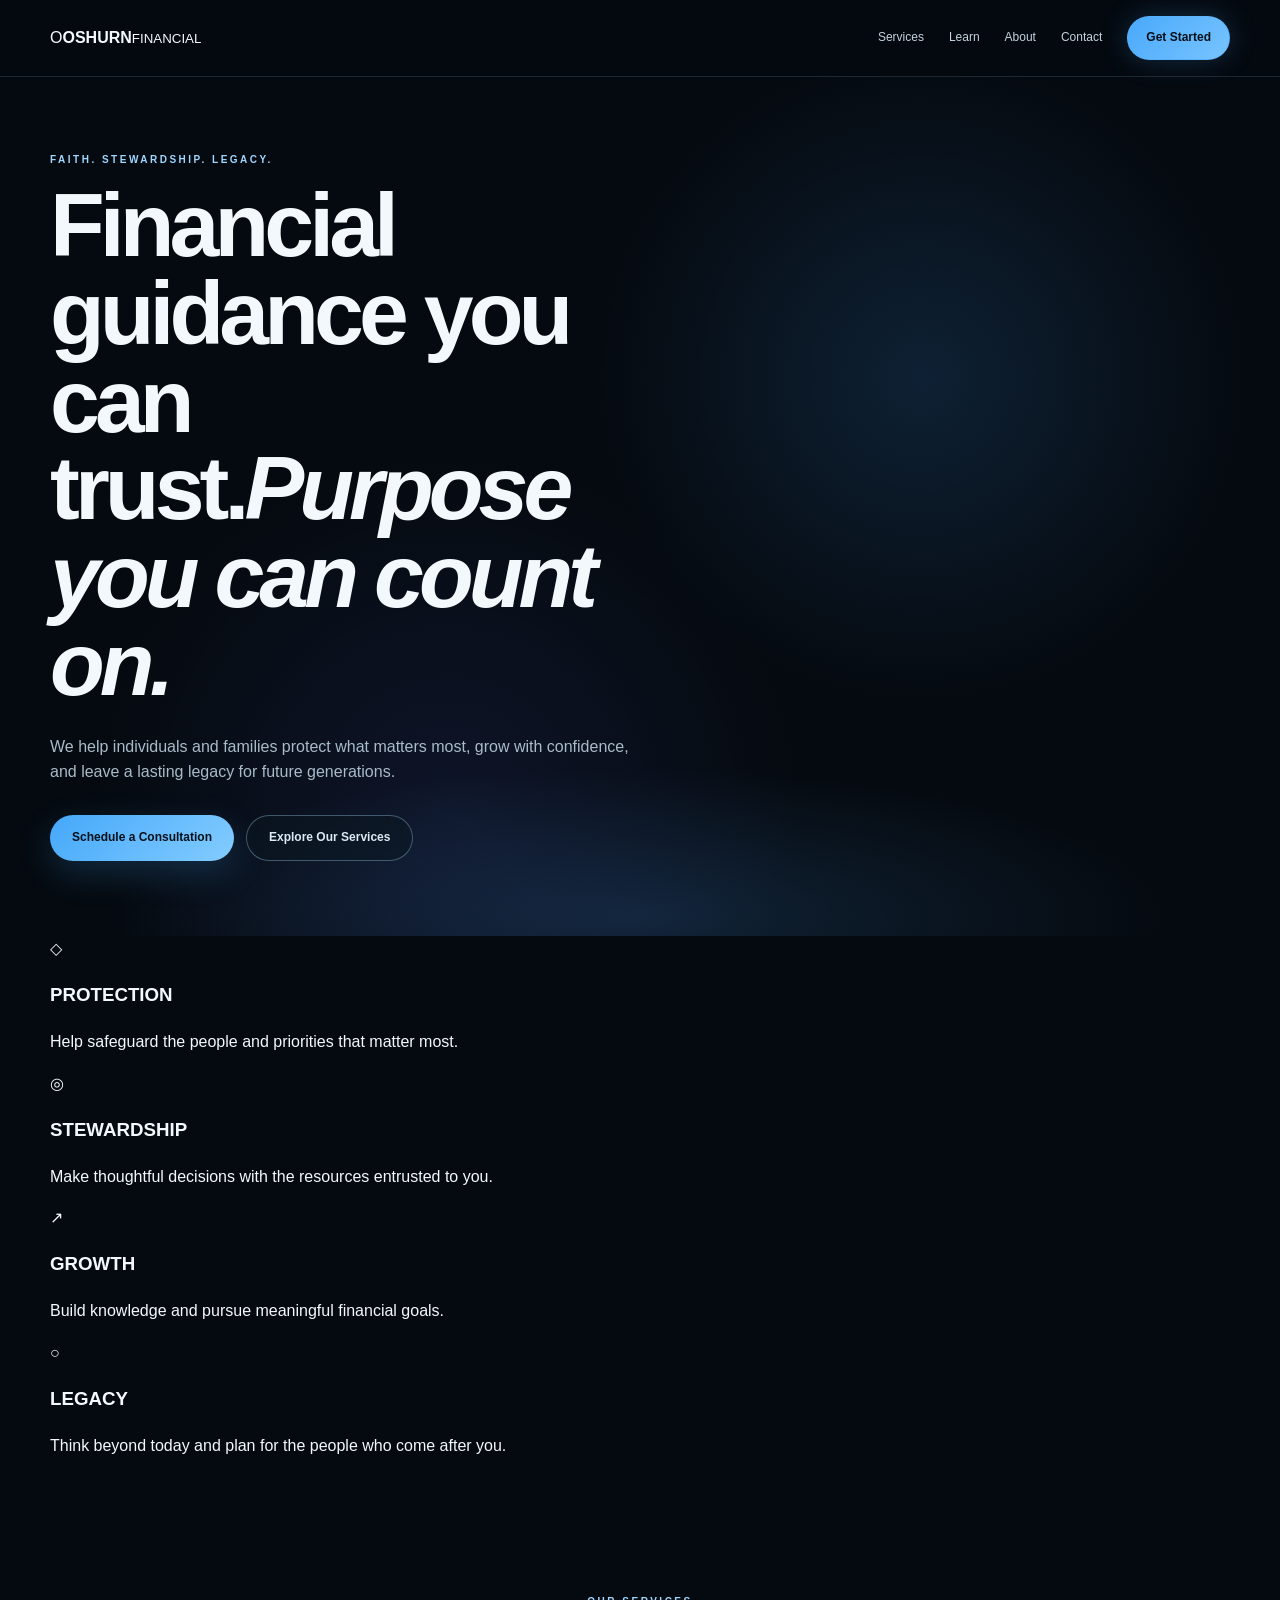
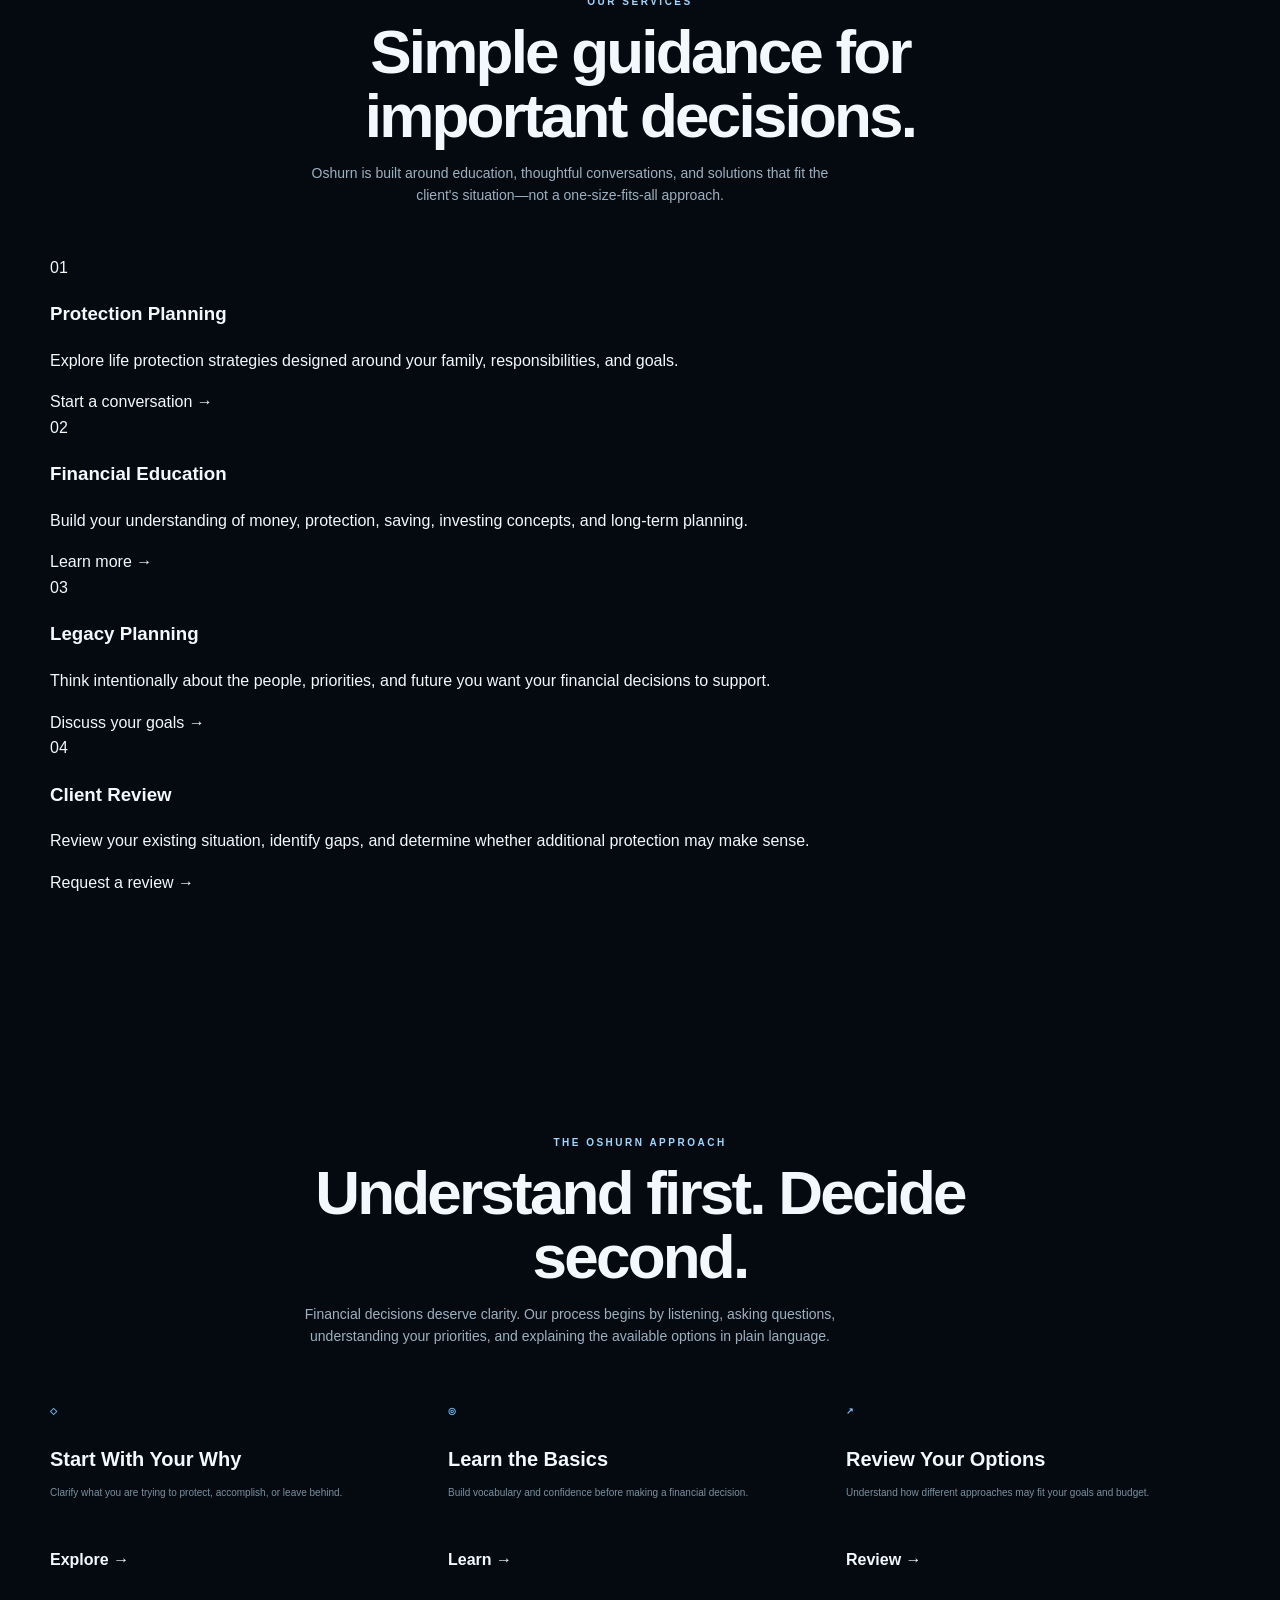
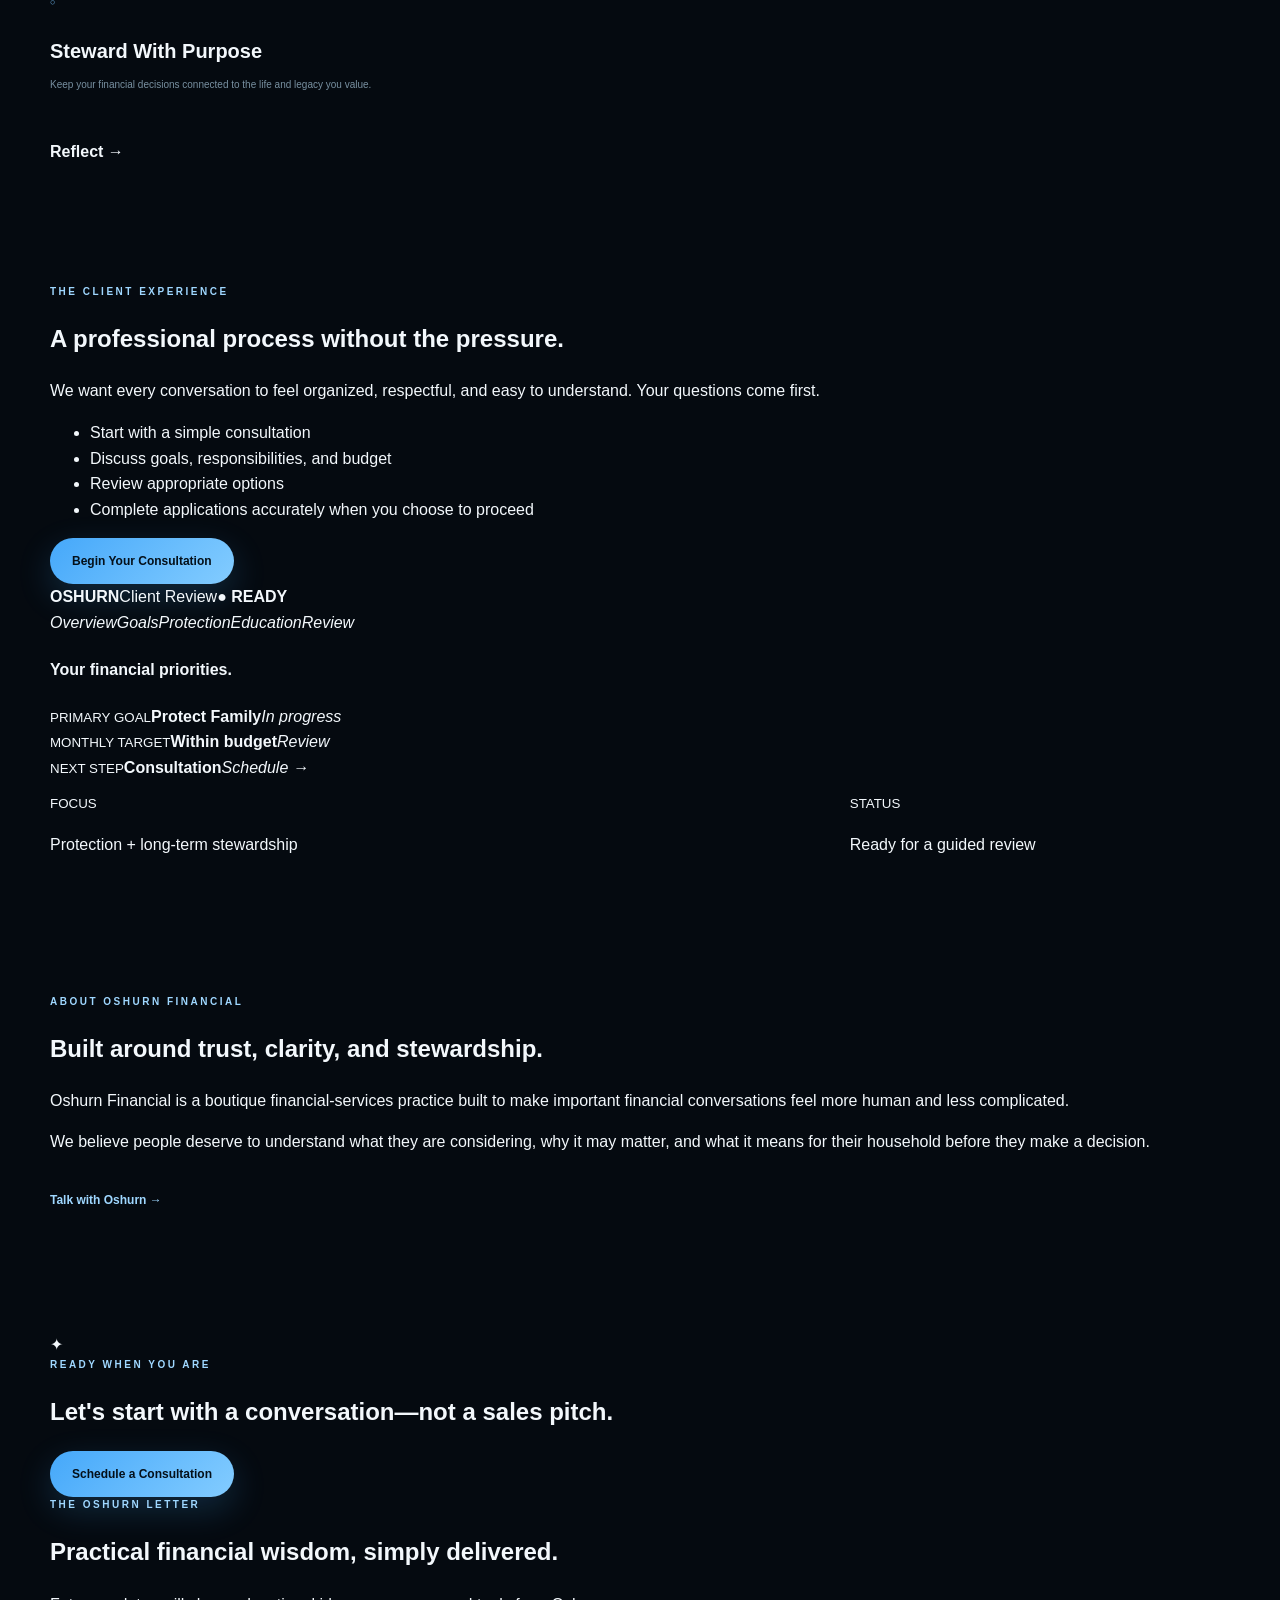
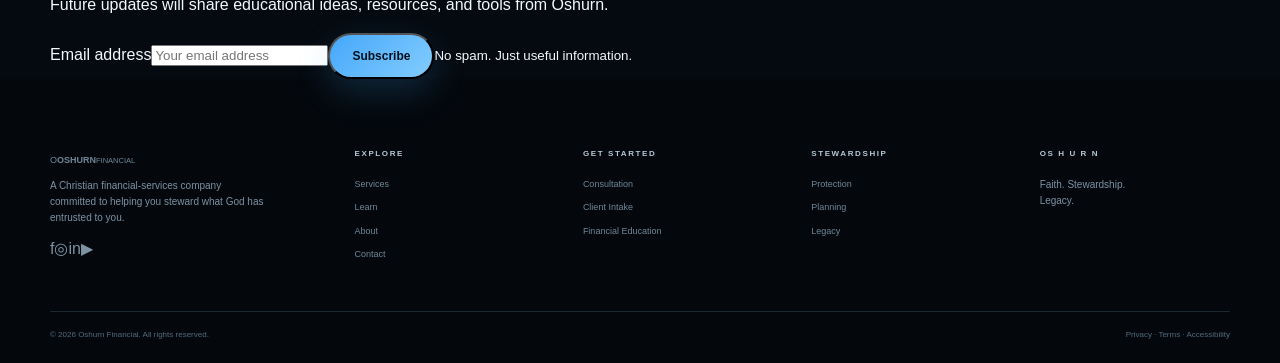
==== commit d16bb989: "Rebuild Oshurn homepage as clean white-space boutique financial site" ====
--- a/index.html
+++ b/index.html
@@ -3,84 +3,71 @@
 <head>
   <meta charset="utf-8">
   <meta name="viewport" content="width=device-width,initial-scale=1">
-  <meta name="description" content="Oshurn is a financial knowledge and technology platform with practical tools, learning, resources, and digital experiences for real life.">
-  <meta name="theme-color" content="#050a10">
-  <title>Oshurn | Financial Knowledge & Technology</title>
+  <meta name="description" content="Oshurn Financial helps individuals and families explore protection and financial strategies with clarity, purpose, and stewardship.">
+  <meta name="theme-color" content="#ffffff">
+  <title>Oshurn Financial | Faith. Stewardship. Legacy.</title>
   <link rel="preconnect" href="https://fonts.googleapis.com">
   <link rel="preconnect" href="https://fonts.gstatic.com" crossorigin>
-  <link href="https://fonts.googleapis.com/css2?family=Inter:wght@400;500;600;700&display=swap" rel="stylesheet">
+  <link href="https://fonts.googleapis.com/css2?family=DM+Sans:wght@400;500;600;700;800&family=Playfair+Display:wght@500;600;700&display=swap" rel="stylesheet">
   <link rel="icon" href="oshurn-logo.svg" type="image/svg+xml">
   <link rel="stylesheet" href="styles.css">
 </head>
 <body>
 <header class="site-header">
   <div class="container nav-wrap">
-    <a class="brand" href="#top" aria-label="Oshurn home"><img src="oshurn-logo.svg" alt="Oshurn"></a>
+    <a class="brand" href="#top" aria-label="Oshurn Financial home"><span class="brand-mark">O</span><span><strong>OSHURN</strong><small>FINANCIAL</small></span></a>
     <nav class="desktop-nav" aria-label="Primary navigation">
-      <a href="#platform">Platform</a><a href="#tools">Tools</a><a href="#learn">Learn</a><a href="#extensions">Extensions</a><a href="#resources">Resources</a><a href="#community">Community</a><a class="nav-cta" href="#start">Get Started</a>
+      <a href="#services">Services</a><a href="#learn">Learn</a><a href="#about">About</a><a href="#contact">Contact</a><a class="nav-cta" href="get-started.html">Get Started</a>
     </nav>
-    <button class="menu-btn" aria-label="Open navigation" onclick="document.body.classList.toggle('menu-open')">☰</button>
+    <button class="menu-btn" aria-label="Open navigation" aria-expanded="false" onclick="document.body.classList.toggle('menu-open');this.setAttribute('aria-expanded',document.body.classList.contains('menu-open'))">☰</button>
   </div>
-  <div class="mobile-nav"><a href="#platform">Platform</a><a href="#tools">Tools</a><a href="#learn">Learn</a><a href="#extensions">Extensions</a><a href="#resources">Resources</a><a href="#community">Community</a><a class="nav-cta" href="#start">Get Started</a></div>
+  <div class="mobile-nav"><a href="#services">Services</a><a href="#learn">Learn</a><a href="#about">About</a><a href="#contact">Contact</a><a class="nav-cta" href="get-started.html">Get Started</a></div>
 </header>
 
 <main id="top">
 <section class="hero">
-  <div class="hero-orb orb-one"></div><div class="hero-orb orb-two"></div><div class="hero-grid"></div>
+  <div class="hero-photo" aria-hidden="true"></div><div class="hero-fade" aria-hidden="true"></div>
   <div class="container hero-inner">
     <div class="hero-copy">
-      <p class="eyebrow">FINANCIAL KNOWLEDGE + TECHNOLOGY</p>
-      <h1>A brighter financial <span>tomorrow.</span></h1>
-      <p class="hero-lede">Oshurn brings knowledge, practical tools, and digital experiences together to help people learn, plan, build, and grow.</p>
-      <div class="hero-actions"><a class="btn btn-primary" href="#platform">Explore Oshurn <span>→</span></a><a class="btn btn-outline" href="#learn">Start Learning</a></div>
-      <div class="hero-stats"><div><strong>01</strong><span>Knowledge</span></div><div><strong>02</strong><span>Tools</span></div><div><strong>03</strong><span>Technology</span></div><div><strong>04</strong><span>Progress</span></div></div>
+      <p class="eyebrow">FAITH. STEWARDSHIP. LEGACY.</p>
+      <h1>Financial guidance you can trust.<em>Purpose you can count on.</em></h1>
+      <p class="hero-lede">We help individuals and families protect what matters most, grow with confidence, and leave a lasting legacy for future generations.</p>
+      <div class="hero-actions"><a class="btn btn-primary" href="get-started.html">Schedule a Consultation</a><a class="btn btn-outline" href="#services">Explore Our Services</a></div>
     </div>
-    <div class="hero-mark"><img src="oshurn-logo.svg" alt="Oshurn logo"><p>KNOWLEDGE TODAY. A BRIGHTER TOMORROW.</p></div>
   </div>
 </section>
 
-<section class="quick-links" aria-label="Oshurn quick links"><div class="container quick-grid">
-  <a href="#learn"><span class="quick-icon">◇</span><strong>Learn</strong><small>Build financial knowledge.</small><i>→</i></a>
-  <a href="#tools"><span class="quick-icon">▦</span><strong>Tools</strong><small>Put knowledge into action.</small><i>→</i></a>
-  <a href="#extensions"><span class="quick-icon">⌘</span><strong>Extensions</strong><small>Take Oshurn beyond the site.</small><i>→</i></a>
-  <a href="#resources"><span class="quick-icon">◎</span><strong>Resources</strong><small>Find useful information.</small><i>→</i></a>
-  <a href="#community"><span class="quick-icon">○</span><strong>Community</strong><small>Learn and grow together.</small><i>→</i></a>
+<section class="pillars" aria-label="Oshurn principles"><div class="container pillar-grid">
+  <article><span class="pillar-icon">◇</span><div><h3>PROTECTION</h3><p>Help safeguard the people and priorities that matter most.</p></div></article>
+  <article><span class="pillar-icon">◎</span><div><h3>STEWARDSHIP</h3><p>Make thoughtful decisions with the resources entrusted to you.</p></div></article>
+  <article><span class="pillar-icon">↗</span><div><h3>GROWTH</h3><p>Build knowledge and pursue meaningful financial goals.</p></div></article>
+  <article><span class="pillar-icon">○</span><div><h3>LEGACY</h3><p>Think beyond today and plan for the people who come after you.</p></div></article>
 </div></section>
 
-<section id="platform" class="section platform"><div class="container platform-grid">
-  <div class="section-copy"><p class="eyebrow">THE OSHURN PLATFORM</p><h2>One place for your financial knowledge.</h2><p>Oshurn is being designed as a calm, organized digital home for learning, tools, goals, resources, and progress.</p><a class="text-link" href="#tools">Explore the experience →</a></div>
-  <div class="software-window" aria-label="Oshurn software dashboard preview">
-    <div class="window-top"><span class="dot"></span><span class="dot"></span><span class="dot"></span><div class="window-search">Search topics, tools, or resources...</div><span class="avatar">O</span></div>
-    <div class="software-body"><aside class="sidebar"><img src="oshurn-logo.svg" alt="Oshurn"><a class="active" href="#platform">⌂ <span>Home</span></a><a href="#tools">▦ <span>Tools</span></a><a href="#learn">◇ <span>Learn</span></a><a href="#extensions">⌘ <span>Extensions</span></a><a href="#resources">◎ <span>Resources</span></a></aside>
-      <div class="dashboard-main"><div class="dash-heading"><div><small>WELCOME BACK</small><h3>Your financial workspace.</h3></div><span class="status">● Online</span></div>
-        <div class="metric-grid"><div class="metric"><small>Financial Health</small><strong>72</strong><em>/ 100</em><span>View details →</span></div><div class="metric"><small>Goals</small><strong>3</strong><em>active</em><span>View goals →</span></div><div class="metric"><small>Learning</small><strong>14</strong><em>day streak</em><span>Continue →</span></div></div>
-        <div class="dash-row"><div class="panel"><div class="panel-title"><strong>Progress</strong><span>Last 6 months</span></div><div class="bars"><b style="height:35%"></b><b style="height:48%"></b><b style="height:42%"></b><b style="height:68%"></b><b style="height:60%"></b><b style="height:86%"></b></div></div><div class="panel recommendations"><div class="panel-title"><strong>Recommended</strong><span>For you</span></div><p>Build an emergency fund</p><p>Understand credit scores</p><p>Set your next financial goal</p></div></div>
-      </div>
-    </div>
-  </div>
-</div></section>
-
-<section id="tools" class="section tools"><div class="container"><div class="section-heading"><p class="eyebrow">FEATURED TOOLS</p><h2>Simple tools. Real progress.</h2><p>Practical calculators and planning tools designed to make financial concepts easier to understand and use.</p></div><div class="tool-grid">
-  <article><span class="tool-number">01</span><div class="tool-symbol">▣</div><h3>Budget Planner</h3><p>Track income, expenses, savings, and spending patterns.</p><a href="#start">Explore →</a></article>
-  <article><span class="tool-number">02</span><div class="tool-symbol">↗</div><h3>Debt Payoff</h3><p>Explore payoff strategies and see how different choices change your timeline.</p><a href="#start">Explore →</a></article>
-  <article><span class="tool-number">03</span><div class="tool-symbol">○</div><h3>Emergency Fund</h3><p>Estimate a savings target based on your monthly financial needs.</p><a href="#start">Explore →</a></article>
-  <article><span class="tool-number">04</span><div class="tool-symbol">⌁</div><h3>Retirement Planner</h3><p>Explore long-term savings scenarios and build financial awareness.</p><a href="#start">Explore →</a></article>
-  <article><span class="tool-number">05</span><div class="tool-symbol">◉</div><h3>Financial Health</h3><p>Turn several financial signals into a simple progress dashboard.</p><a href="#start">Explore →</a></article>
-  <article><span class="tool-number">06</span><div class="tool-symbol">◇</div><h3>Goal Tracker</h3><p>Turn a financial goal into milestones you can actually see.</p><a href="#start">Explore →</a></article>
+<section id="services" class="section services"><div class="container"><div class="section-heading"><p class="eyebrow">OUR SERVICES</p><h2>Simple guidance for important decisions.</h2><p>Oshurn is built around education, thoughtful conversations, and solutions that fit the client's situation—not a one-size-fits-all approach.</p></div><div class="service-grid">
+  <article><span>01</span><h3>Protection Planning</h3><p>Explore life protection strategies designed around your family, responsibilities, and goals.</p><a href="get-started.html">Start a conversation →</a></article>
+  <article><span>02</span><h3>Financial Education</h3><p>Build your understanding of money, protection, saving, investing concepts, and long-term planning.</p><a href="#learn">Learn more →</a></article>
+  <article><span>03</span><h3>Legacy Planning</h3><p>Think intentionally about the people, priorities, and future you want your financial decisions to support.</p><a href="get-started.html">Discuss your goals →</a></article>
+  <article><span>04</span><h3>Client Review</h3><p>Review your existing situation, identify gaps, and determine whether additional protection may make sense.</p><a href="get-started.html">Request a review →</a></article>
 </div></div></section>
 
-<section id="learn" class="section learn"><div class="container learn-grid"><div class="learn-visual"><div class="lesson-card"><small>OSHURN LEARN / 01</small><span>Financial Basics</span><div class="lesson-line"></div><strong>Understanding<br>your money.</strong><p>Learn the language, concepts, and decisions behind everyday finance.</p><button>Continue lesson →</button></div></div><div class="section-copy"><p class="eyebrow">LEARN</p><h2>Knowledge that meets you where you are.</h2><p>Build financial literacy through clear explanations, guided learning, examples, and practical exercises.</p><div class="learn-list"><div><b>01</b><span><strong>Money Basics</strong><small>Income, expenses, saving, and spending.</small></span></div><div><b>02</b><span><strong>Credit & Debt</strong><small>Understand borrowing and repayment.</small></span></div><div><b>03</b><span><strong>Investing Concepts</strong><small>Learn the fundamentals before making decisions.</small></span></div></div></div></div></section>
+<section id="learn" class="section education"><div class="container"><div class="section-heading"><p class="eyebrow">THE OSHURN APPROACH</p><h2>Understand first. Decide second.</h2><p>Financial decisions deserve clarity. Our process begins by listening, asking questions, understanding your priorities, and explaining the available options in plain language.</p></div><div class="resource-grid">
+  <article class="resource-card"><div class="resource-image image-article"></div><div class="card-body"><span class="card-icon">◇</span><h3>Start With Your Why</h3><p>Clarify what you are trying to protect, accomplish, or leave behind.</p><strong>Explore →</strong></div></article>
+  <article class="resource-card"><div class="resource-image image-video"></div><div class="card-body"><span class="card-icon">◎</span><h3>Learn the Basics</h3><p>Build vocabulary and confidence before making a financial decision.</p><strong>Learn →</strong></div></article>
+  <article class="resource-card"><div class="resource-image image-course"></div><div class="card-body"><span class="card-icon">↗</span><h3>Review Your Options</h3><p>Understand how different approaches may fit your goals and budget.</p><strong>Review →</strong></div></article>
+  <article class="resource-card"><div class="resource-image image-faith"></div><div class="card-body"><span class="card-icon">○</span><h3>Steward With Purpose</h3><p>Keep your financial decisions connected to the life and legacy you value.</p><strong>Reflect →</strong></div></article>
+</div></div></section>
 
-<section id="extensions" class="section extensions"><div class="container extension-grid"><div class="section-copy"><p class="eyebrow">OSHURN EXTENSIONS</p><h2>Take knowledge with you.</h2><p>Future browser and productivity extensions can bring Oshurn's educational tools directly into the places where people research, learn, and make decisions.</p><a class="btn btn-outline" href="#start">Explore Extensions</a></div><div class="extension-stack"><div class="extension-card"><span>⌁</span><div><strong>Oshurn Focus</strong><small>Stay focused on your financial goals.</small></div><b>→</b></div><div class="extension-card"><span>◇</span><div><strong>Oshurn Learn</strong><small>Understand financial terms on the web.</small></div><b>→</b></div><div class="extension-card"><span>▦</span><div><strong>Oshurn Tools</strong><small>Open practical calculators anywhere.</small></div><b>→</b></div></div></div></section>
+<section class="portal"><div class="container portal-grid"><div class="portal-copy"><p class="eyebrow">THE CLIENT EXPERIENCE</p><h2>A professional process without the pressure.</h2><p>We want every conversation to feel organized, respectful, and easy to understand. Your questions come first.</p><ul><li>Start with a simple consultation</li><li>Discuss goals, responsibilities, and budget</li><li>Review appropriate options</li><li>Complete applications accurately when you choose to proceed</li></ul><a class="btn btn-primary" href="get-started.html">Begin Your Consultation</a></div><div class="dashboard" aria-label="Illustration of a client financial review"><div class="dash-top"><strong>OSHURN</strong><span>Client Review</span><b>● READY</b></div><div class="dash-content"><aside><i>Overview</i><i>Goals</i><i>Protection</i><i>Education</i><i>Review</i></aside><div class="dash-main"><h4>Your financial priorities.</h4><div class="dash-cards"><div><small>PRIMARY GOAL</small><strong>Protect Family</strong><em>In progress</em></div><div><small>MONTHLY TARGET</small><strong>Within budget</strong><em>Review</em></div><div><small>NEXT STEP</small><strong>Consultation</strong><em>Schedule →</em></div></div><div class="chart"><span></span><span></span><span></span><span></span><span></span><span></span></div><div class="dash-row"><div><small>FOCUS</small><p>Protection + long-term stewardship</p></div><div><small>STATUS</small><p>Ready for a guided review</p></div></div></div></div></div></div></section>
 
-<section id="resources" class="section resources"><div class="container"><div class="section-heading"><p class="eyebrow">RESOURCE CENTER</p><h2>Find knowledge. Find your next step.</h2></div><div class="resource-grid"><a href="#start"><small>GUIDE</small><h3>Financial Literacy 101</h3><p>A starting point for building your financial foundation.</p><span>Read →</span></a><a href="#start"><small>EXPLAINER</small><h3>Understanding Credit</h3><p>Learn how credit works and why it matters.</p><span>Explore →</span></a><a href="#start"><small>NEWSLETTER</small><h3>The Oshurn Letter</h3><p>Ideas, tools, and practical financial knowledge delivered simply.</p><span>Subscribe →</span></a></div></div></section>
+<section id="about" class="section about"><div class="container about-grid"><div class="about-photo" aria-hidden="true"></div><div><p class="eyebrow">ABOUT OSHURN FINANCIAL</p><h2>Built around trust, clarity, and stewardship.</h2><p>Oshurn Financial is a boutique financial-services practice built to make important financial conversations feel more human and less complicated.</p><p>We believe people deserve to understand what they are considering, why it may matter, and what it means for their household before they make a decision.</p><a class="text-link" href="get-started.html">Talk with Oshurn →</a></div></div></section>
 
-<section id="community" class="community"><div class="container community-inner"><div><p class="eyebrow">THE OSHURN COMMUNITY</p><h2>Learn. Share. Grow.</h2><p>A future community for curious people, builders, educators, and anyone who wants to become more financially informed.</p></div><div class="community-orbit"><span>KNOWLEDGE</span><span>TOOLS</span><span>PEOPLE</span><span>PROGRESS</span></div></div></section>
+<section id="contact" class="cta-band"><div class="container cta-inner"><div><span class="cross">✦</span><div><p class="eyebrow">READY WHEN YOU ARE</p><h2>Let's start with a conversation—not a sales pitch.</h2></div></div><a class="btn btn-primary" href="get-started.html">Schedule a Consultation</a></div></section>
 
-<section id="start" class="start"><div class="container start-inner"><img src="oshurn-logo.svg" alt="Oshurn"><div><p class="eyebrow">A BRIGHTER TOMORROW STARTS WITH KNOWLEDGE.</p><h2>Build a better relationship with your financial future.</h2><p>Join Oshurn as the platform grows. Start with knowledge, explore the tools, and keep moving forward.</p></div><a class="btn btn-primary" href="#top">Get Started Free <span>→</span></a></div></section>
+<section class="newsletter"><div class="container newsletter-box"><div><p class="eyebrow">THE OSHURN LETTER</p><h2>Practical financial wisdom, simply delivered.</h2><p>Future updates will share educational ideas, resources, and tools from Oshurn.</p></div><form onsubmit="event.preventDefault();document.getElementById('newsletter-status').textContent='Thanks. You are on the list.'"><label class="sr-only" for="newsletter-email">Email address</label><input id="newsletter-email" type="email" placeholder="Your email address" required><button class="btn btn-primary" type="submit">Subscribe</button><small id="newsletter-status">No spam. Just useful information.</small></form></div></section>
 </main>
 
-<footer class="footer"><div class="container footer-grid"><div class="footer-brand"><img src="oshurn-logo.svg" alt="Oshurn"><p>Financial knowledge and technology for real life.</p></div><div><h4>EXPLORE</h4><a href="#platform">Platform</a><a href="#tools">Tools</a><a href="#learn">Learn</a><a href="#extensions">Extensions</a></div><div><h4>RESOURCES</h4><a href="#resources">Resource Center</a><a href="#resources">Newsletter</a><a href="#community">Community</a></div><div><h4>COMPANY</h4><a href="#top">About Oshurn</a><a href="#start">Contact</a><a href="#start">Careers</a></div><div><h4>OS H U R N</h4><p>Knowledge today.<br>A brighter tomorrow.</p></div></div><div class="container legal"><span>© 2026 Oshurn. All rights reserved.</span><span>Privacy · Terms · Accessibility</span></div></footer>
+<footer class="footer"><div class="container footer-grid"><div class="footer-brand"><a class="brand brand-light" href="#top"><span class="brand-mark">O</span><span><strong>OSHURN</strong><small>FINANCIAL</small></span></a><p>A Christian financial-services company committed to helping you steward what God has entrusted to you.</p><div class="socials"><span>f</span><span>◎</span><span>in</span><span>▶</span></div></div><div><h4>EXPLORE</h4><a href="#services">Services</a><a href="#learn">Learn</a><a href="#about">About</a><a href="#contact">Contact</a></div><div><h4>GET STARTED</h4><a href="get-started.html">Consultation</a><a href="get-started.html">Client Intake</a><a href="#learn">Financial Education</a></div><div><h4>STEWARDSHIP</h4><a href="#services">Protection</a><a href="#services">Planning</a><a href="#services">Legacy</a></div><div><h4>OS H U R N</h4><p>Faith. Stewardship.<br>Legacy.</p></div></div><div class="container legal"><span>© 2026 Oshurn Financial. All rights reserved.</span><span>Privacy · Terms · Accessibility</span></div></footer>
 <script>document.querySelectorAll('.mobile-nav a').forEach(a=>a.addEventListener('click',()=>document.body.classList.remove('menu-open')));</script>
 </body>
-</html>+</html>
--- a/styles.css
+++ b/styles.css
@@ -1 +1 @@
-:root{--green:#0c3b2e;--green-2:#124d3b;--gold:#c8a85b;--ink:#17221d;--muted:#65706a;--cream:#faf9f5;--line:#e8e7e2;--white:#fff;--shadow:0 18px 45px rgba(19,40,31,.08)}*{box-sizing:border-box}html{scroll-behavior:smooth}body{margin:0;color:var(--ink);font-family:'DM Sans',Arial,sans-serif;background:#fff;line-height:1.6}a{text-decoration:none;color:inherit}.container{width:min(1160px,calc(100% - 48px));margin:auto}.site-header{position:sticky;top:0;z-index:20;background:rgba(255,255,255,.98);backdrop-filter:blur(14px);border-bottom:1px solid var(--line)}.nav-wrap{height:78px;display:flex;align-items:center;justify-content:space-between}.brand{display:flex;align-items:center;gap:10px;color:var(--green);letter-spacing:.08em}.brand-mark{width:39px;height:39px;border:2px solid currentColor;border-radius:50%;display:grid;place-items:center;font-family:Georgia,serif;font-size:26px;line-height:1}.brand strong{display:block;font-family:Georgia,'Times New Roman',serif;font-size:18px;letter-spacing:.16em}.brand small{display:block;font-size:7px;letter-spacing:.42em;margin-top:-2px}.desktop-nav{display:flex;align-items:center;gap:26px;font-size:12px;color:#344039}.desktop-nav>a:not(.nav-cta):hover{color:var(--green)}.nav-cta{background:var(--green);color:#fff!important;padding:12px 19px;border-radius:3px;font-weight:700}.menu-btn,.mobile-nav{display:none}.hero{position:relative;min-height:620px;overflow:hidden;background:#fff}.hero-photo{position:absolute;inset:0;background-image:url('https://images.unsplash.com/photo-1529156069898-49953e39b3ac?auto=format&fit=crop&w=1800&q=85');background-size:cover;background-position:center 52%}.hero-fade{position:absolute;inset:0;background:linear-gradient(90deg,#fff 0%,rgba(255,255,255,.97) 30%,rgba(255,255,255,.62) 55%,rgba(255,255,255,.08) 80%,rgba(255,255,255,0) 100%)}.hero-inner{position:relative;z-index:1;min-height:620px;display:flex;align-items:center}.hero-copy{max-width:610px;padding:70px 0}.eyebrow{font-size:11px;letter-spacing:.22em;color:var(--gold);font-weight:800;margin:0 0 12px}.hero h1,.section-heading h2,.portal h2,.about h2,.newsletter h2,.cta-band h2{font-family:'Playfair Display',Georgia,serif;line-height:1.08;font-weight:600}.hero h1{font-size:clamp(46px,5.5vw,76px);margin:0 0 23px;color:#17231d}.hero h1 em{font-style:normal;color:var(--green);display:block}.hero-lede{font-size:16px;max-width:520px;color:#48534d;margin:0 0 28px}.hero-actions{display:flex;gap:12px;flex-wrap:wrap}.btn{display:inline-flex;align-items:center;justify-content:center;min-height:45px;padding:0 21px;border-radius:3px;font-weight:700;font-size:12px;transition:.2s ease}.btn:hover{transform:translateY(-1px)}.btn-primary{background:var(--green);color:#fff}.btn-outline{border:1px solid #aeb6b0;color:var(--green);background:#fff}.btn-gold{background:var(--gold);color:#173127}.hero-actions .btn{min-width:174px}.pillars{background:#fff;border-top:1px solid var(--line);border-bottom:1px solid var(--line)}.pillar-grid{display:grid;grid-template-columns:repeat(4,1fr)}.pillar-grid article{min-height:116px;padding:25px 22px;display:flex;gap:15px;align-items:center;border-right:1px solid var(--line);background:#fff}.pillar-grid article:last-child{border-right:0}.pillar-icon{font-family:Georgia,serif;font-size:30px;color:var(--green);width:38px;text-align:center}.pillar-grid h3{font-size:10px;letter-spacing:.1em;margin:0 0 3px}.pillar-grid p{font-size:10px;color:#66716b;line-height:1.45;margin:0}.section{padding:95px 0;background:#fff}.education{background:#fff}.section-heading{text-align:center;max-width:700px;margin:0 auto 43px}.section-heading.left{text-align:left;max-width:690px;margin-left:0}.section-heading h2,.portal h2,.about h2,.newsletter h2{font-size:clamp(34px,4vw,50px);margin:0 0 14px}.section-heading>p:last-child,.about p,.portal-copy>p{color:var(--muted);font-size:14px}.resource-grid{display:grid;grid-template-columns:repeat(4,1fr);gap:18px}.resource-card{border:1px solid var(--line);background:#fff;border-radius:5px;overflow:hidden;box-shadow:0 8px 24px rgba(0,0,0,.03);transition:.2s}.resource-card:hover{transform:translateY(-4px);box-shadow:var(--shadow)}.resource-image{height:155px;background-size:cover;background-position:center}.image-article{background-image:url('https://images.unsplash.com/photo-1456324504439-367cee3b3c32?auto=format&fit=crop&w=900&q=80')}.image-video{background-image:url('https://images.unsplash.com/photo-1499750310107-5fef28a66643?auto=format&fit=crop&w=900&q=80')}.image-course{background-image:url('https://images.unsplash.com/photo-1453738773917-9c3eff1db985?auto=format&fit=crop&w=900&q=80')}.image-faith{background-image:url('https://images.unsplash.com/photo-1501004318641-b39e6451bec6?auto=format&fit=crop&w=900&q=80')}.card-body{position:relative;padding:23px 20px 22px}.card-icon{position:absolute;top:-18px;left:18px;width:36px;height:36px;border-radius:50%;display:grid;place-items:center;background:#fff;color:var(--green);box-shadow:0 5px 15px rgba(0,0,0,.1)}.card-body h3{font-family:'Playfair Display',Georgia,serif;font-size:19px;margin:0 0 7px}.card-body p{font-size:11px;color:var(--muted);min-height:52px;margin:0 0 14px}.card-body strong,.service-grid a,.text-link{font-size:10px;color:var(--green);letter-spacing:.04em}.services{background:#fff}.service-grid{display:grid;grid-template-columns:repeat(4,1fr);border-top:1px solid var(--line);border-left:1px solid var(--line)}.service-grid article{padding:30px;border-right:1px solid var(--line);border-bottom:1px solid var(--line);min-height:265px;background:#fff}.service-grid span{font-size:10px;color:var(--gold);font-weight:800;letter-spacing:.12em}.service-grid h3{font-family:'Playfair Display',Georgia,serif;font-size:23px;margin:24px 0 8px}.service-grid p{font-size:12px;color:var(--muted);margin:0 0 20px}.portal{background:#fff;padding:92px 0;overflow:hidden}.portal-grid{display:grid;grid-template-columns:.82fr 1.18fr;gap:60px;align-items:center}.portal-copy ul{list-style:none;padding:0;margin:24px 0 28px}.portal-copy li{font-size:12px;margin:10px 0;color:#425149}.portal-copy li:before{content:'✓';color:var(--green);font-weight:800;margin-right:10px}.dashboard{background:#fff;border:1px solid var(--line);border-radius:12px;box-shadow:0 25px 60px rgba(25,45,36,.09);padding:16px;transform:perspective(1200px) rotateY(-3deg)}.dash-top{height:42px;border-bottom:1px solid #edf0eb;display:flex;align-items:center;gap:16px;font-size:11px}.dash-top strong{color:var(--green);letter-spacing:.14em}.dash-top span{color:#7a847e;flex:1}.dash-top b{color:#4cae7b;font-size:10px}.dash-content{display:grid;grid-template-columns:115px 1fr;min-height:300px}.dash-content aside{background:#fff;border-right:1px solid #edf0eb;padding:18px 10px;display:flex;flex-direction:column;gap:14px;font-size:8px;color:#718078}.dash-content aside i:first-child{color:var(--green);font-weight:800}.dash-main{padding:20px}.dash-main h4{font-family:'Playfair Display',Georgia,serif;font-size:20px;margin:0 0 18px}.dash-cards{display:grid;grid-template-columns:repeat(3,1fr);gap:9px}.dash-cards div{border:1px solid #e9ece7;border-radius:5px;padding:12px}.dash-cards small,.dash-row small{display:block;color:#89928c;font-size:7px}.dash-cards strong{display:block;font-size:13px;margin:7px 0 2px}.dash-cards em{font-size:7px;color:#5a9b78;font-style:normal}.chart{height:85px;margin:20px 0;border-bottom:1px solid #dde4de;display:flex;align-items:end;gap:9px;padding:0 10px}.chart span{display:block;flex:1;background:#b7d1c2;border-radius:3px 3px 0 0}.chart span:nth-child(1){height:35%}.chart span:nth-child(2){height:48%}.chart span:nth-child(3){height:42%}.chart span:nth-child(4){height:68%}.chart span:nth-child(5){height:60%}.chart span:nth-child(6){height:86%}.dash-row{display:grid;grid-template-columns:1fr 1fr;gap:20px}.dash-row p{font-size:8px;color:#5c6761;margin:7px 0}.about{background:#fff}.about-grid{display:grid;grid-template-columns:1fr 1fr;gap:70px;align-items:center}.about-photo{min-height:470px;border-radius:4px;background-image:url('https://images.unsplash.com/photo-1551836022-d5d88e9218df?auto=format&fit=crop&w=1200&q=85');background-size:cover;background-position:center}.about h2{margin-top:0}.about p{max-width:540px}.text-link{display:inline-block;margin-top:15px;font-weight:800}.newsletter{padding-top:40px;background:#fff}.newsletter-box{background:#fff;border:1px solid var(--line);padding:52px;display:grid;grid-template-columns:1fr 380px;gap:50px;align-items:center}.newsletter h2{font-size:39px}.newsletter form{display:grid;grid-template-columns:1fr auto;gap:8px}.newsletter input{height:45px;border:1px solid #cdd4ce;border-radius:3px;padding:0 13px;font:inherit;font-size:12px}.newsletter button{border:0;cursor:pointer}.newsletter small{grid-column:1/-1;font-size:9px;color:#8a938d}.sr-only{position:absolute;width:1px;height:1px;overflow:hidden;clip:rect(0,0,0,0)}.cta-band{background:#fff;color:var(--green);padding:45px 0;border-top:1px solid var(--line);border-bottom:1px solid var(--line)}.cta-inner{display:flex;align-items:center;justify-content:space-between;gap:30px}.cta-inner>div{display:flex;gap:16px;align-items:center}.cta-band .eyebrow{color:var(--gold);margin-bottom:4px}.cta-band h2{font-size:22px;margin:0;max-width:650px}.cross{width:42px;height:42px;border:1px solid #b9c6bf;border-radius:50%;display:grid;place-items:center;color:var(--green)}.footer{background:#fff;color:#45534c;padding:60px 0 20px;border-top:1px solid var(--line)}.footer-grid{display:grid;grid-template-columns:1.45fr repeat(4,1fr);gap:38px}.brand-light{color:var(--green)}.footer-brand p,.footer-grid>div>p{font-size:10px;color:#7a857f;max-width:230px}.footer-grid h4{font-size:9px;letter-spacing:.18em;color:var(--green);margin:5px 0 16px}.footer-grid>div>a:not(.brand){display:block;font-size:10px;color:#7a857f;margin:9px 0}.socials{display:flex;gap:8px;margin-top:18px}.socials span{width:25px;height:25px;border:1px solid #ccd4ce;border-radius:50%;display:grid;place-items:center;font-size:9px}.footer-subscribe{color:var(--green)!important}.legal{border-top:1px solid var(--line);margin-top:38px;padding-top:18px;display:flex;justify-content:space-between;font-size:8px;color:#8a958f}@media(max-width:900px){.desktop-nav{gap:14px}.desktop-nav>a:not(.nav-cta){display:none}.menu-btn{display:block;border:0;background:none;color:var(--green);font-size:24px}.mobile-nav{display:none;padding:10px 24px 20px;background:#fff;border-top:1px solid var(--line)}.mobile-nav a{display:block;padding:11px 0;font-size:13px}.menu-open .mobile-nav{display:block}.hero,.hero-inner{min-height:600px}.hero-fade{background:linear-gradient(90deg,#fff,rgba(255,255,255,.86) 58%,rgba(255,255,255,.15))}.pillar-grid,.resource-grid,.service-grid{grid-template-columns:repeat(2,1fr)}.portal-grid,.about-grid{grid-template-columns:1fr;gap:35px}.about-photo{min-height:350px}.newsletter-box{grid-template-columns:1fr}.footer-grid{grid-template-columns:repeat(2,1fr)}}@media(max-width:600px){.container{width:min(100% - 30px,1160px)}.nav-wrap{height:68px}.brand strong{font-size:15px}.hero{min-height:690px}.hero-inner{min-height:690px;align-items:flex-start}.hero-photo{top:auto;bottom:0;left:0;right:0;height:250px;background-position:center 45%;background-size:cover}.hero-fade{inset:auto 0 0;height:290px;background:linear-gradient(180deg,#fff 0%,rgba(255,255,255,.96) 28%,rgba(255,255,255,.28) 72%,rgba(255,255,255,0) 100%)}.hero-copy{padding:52px 0 0;max-width:100%}.hero h1{font-size:clamp(42px,12vw,52px);line-height:1.02;letter-spacing:-.025em;margin-bottom:20px}.hero h1 br{display:block}.hero h1 em{display:block;margin-top:3px}.hero-lede{font-size:14px;line-height:1.65;max-width:520px;margin-bottom:22px}.hero-actions{gap:10px}.hero-actions .btn{width:100%;min-height:52px}.pillar-grid,.resource-grid,.service-grid{grid-template-columns:1fr}.pillar-grid article{border-right:0;border-bottom:1px solid var(--line);min-height:90px}.section{padding:70px 0}.resource-image{height:190px}.service-grid article{min-height:auto}.portal{padding:70px 0}.dashboard{transform:none;padding:8px}.dash-content{grid-template-columns:70px 1fr}.dash-content aside{font-size:7px}.dash-cards{grid-template-columns:1fr}.dash-cards div:not(:first-child){display:none}.dash-main{padding:12px}.about-photo{min-height:300px}.newsletter-box{padding:32px 22px}.newsletter form{grid-template-columns:1fr}.newsletter small{grid-column:auto}.cta-inner{align-items:flex-start;flex-direction:column}.cta-inner>div{align-items:flex-start}.footer-grid{grid-template-columns:1fr 1fr;gap:28px}.footer-brand{grid-column:1/-1}.legal{flex-direction:column;gap:8px}}@media(prefers-reduced-motion:reduce){html{scroll-behavior:auto}.resource-card,.btn{transition:none}}
+:root{--bg:#050a10;--bg2:#08111a;--panel:#0a151f;--panel2:#0d1b27;--line:rgba(157,197,229,.16);--text:#f3f8fc;--muted:#9db0c0;--blue:#54aefc;--blue2:#9fd7ff;--green:#63e6b0;--purple:#a98cff;--max:1180px}*{box-sizing:border-box}html{scroll-behavior:smooth}body{margin:0;background:var(--bg);color:var(--text);font-family:Inter,Arial,sans-serif;line-height:1.6}a{text-decoration:none;color:inherit}.container{width:min(var(--max),calc(100% - 56px));margin:auto}.site-header{position:sticky;top:0;z-index:50;background:rgba(5,10,16,.78);backdrop-filter:blur(20px);border-bottom:1px solid var(--line)}.nav-wrap{height:76px;display:flex;align-items:center;justify-content:space-between}.brand img{display:block;width:166px;height:50px;object-fit:contain;object-position:left center}.desktop-nav{display:flex;align-items:center;gap:25px;font-size:12px;color:#c5d3df}.desktop-nav>a:not(.nav-cta){transition:.2s}.desktop-nav>a:not(.nav-cta):hover{color:#fff}.nav-cta{padding:11px 18px;border:1px solid rgba(84,174,252,.6);border-radius:999px;background:linear-gradient(135deg,#49a9fb,#78c4ff);color:#04101a;box-shadow:0 0 28px rgba(84,174,252,.22);font-weight:700}.menu-btn,.mobile-nav{display:none}.hero{position:relative;min-height:720px;overflow:hidden;background:radial-gradient(circle at 72% 35%,rgba(61,151,239,.16),transparent 30%),radial-gradient(circle at 35% 85%,rgba(92,114,255,.1),transparent 32%),var(--bg)}.hero-grid{position:absolute;inset:0;opacity:.28;background-image:linear-gradient(rgba(119,171,207,.08) 1px,transparent 1px),linear-gradient(90deg,rgba(119,171,207,.08) 1px,transparent 1px);background-size:64px 64px;mask-image:linear-gradient(to bottom,#000 0%,transparent 82%)}.hero:after{content:"";position:absolute;left:0;right:0;bottom:-160px;height:360px;background:radial-gradient(ellipse at center,rgba(75,166,255,.16),transparent 58%);pointer-events:none}.hero-orb{position:absolute;border:1px solid rgba(123,191,239,.16);border-radius:50%;filter:blur(.2px)}.orb-one{width:520px;height:520px;right:-130px;top:-150px}.orb-two{width:280px;height:280px;left:-100px;bottom:-100px}.hero-inner{position:relative;z-index:2;min-height:720px;display:grid;grid-template-columns:1fr .85fr;gap:50px;align-items:center}.hero-copy{padding:75px 0}.eyebrow{margin:0 0 14px;color:var(--blue2);font-size:10px;font-weight:700;letter-spacing:.25em}.hero h1{font-size:clamp(54px,7vw,92px);line-height:.98;letter-spacing:-.055em;font-weight:600;margin:0 0 25px;max-width:720px}.hero h1 span{display:block;background:linear-gradient(90deg,#fff,#62b6ff 62%,#a8ddff);-webkit-background-clip:text;background-clip:text;color:transparent}.hero-lede{max-width:600px;color:#a9bbc9;font-size:16px;margin:0 0 30px}.hero-actions{display:flex;gap:12px;flex-wrap:wrap}.btn{display:inline-flex;align-items:center;justify-content:center;gap:12px;min-height:46px;padding:0 22px;border-radius:999px;font-size:12px;font-weight:700;transition:transform .2s,box-shadow .2s}.btn:hover{transform:translateY(-2px)}.btn-primary{background:linear-gradient(135deg,#45a8fa,#83ccff);color:#04101a;box-shadow:0 12px 35px rgba(67,169,252,.2)}.btn-outline{border:1px solid rgba(155,201,232,.38);background:rgba(10,22,32,.5);color:#dceaf4}.hero-stats{display:grid;grid-template-columns:repeat(4,1fr);max-width:650px;margin-top:60px;border-top:1px solid var(--line);padding-top:20px}.hero-stats div{border-right:1px solid var(--line);padding-left:18px}.hero-stats div:first-child{padding-left:0}.hero-stats div:last-child{border:0}.hero-stats strong{display:block;font-size:14px;color:#fff}.hero-stats span{font-size:9px;color:#8499aa;text-transform:uppercase;letter-spacing:.15em}.hero-mark{justify-self:center;width:min(470px,100%);padding:45px 30px;border:1px solid rgba(143,194,229,.16);border-radius:28px;background:linear-gradient(145deg,rgba(14,29,43,.72),rgba(5,11,17,.55));box-shadow:0 30px 90px rgba(0,0,0,.35),inset 0 1px rgba(255,255,255,.06);text-align:center}.hero-mark img{width:100%;height:auto;filter:drop-shadow(0 0 24px rgba(89,184,255,.28))}.hero-mark p{margin:14px 0 0;color:#7890a2;font-size:9px;letter-spacing:.33em}.quick-links{position:relative;z-index:4;margin-top:-48px}.quick-grid{display:grid;grid-template-columns:repeat(5,1fr);border:1px solid var(--line);border-radius:18px;overflow:hidden;background:rgba(7,17,26,.9);backdrop-filter:blur(16px);box-shadow:0 24px 70px rgba(0,0,0,.35)}.quick-grid a{position:relative;padding:24px 20px;border-right:1px solid var(--line);min-height:132px;transition:.2s;background:linear-gradient(180deg,rgba(255,255,255,.015),transparent)}.quick-grid a:last-child{border:0}.quick-grid a:hover{background:rgba(55,129,186,.1)}.quick-icon{display:block;color:var(--blue);font-size:23px;margin-bottom:12px}.quick-grid strong{display:block;font-size:14px}.quick-grid small{display:block;color:#7f95a6;font-size:9px;margin-top:3px}.quick-grid i{position:absolute;right:18px;bottom:18px;color:#6dbdff;font-style:normal}.section{padding:120px 0}.platform{background:linear-gradient(180deg,var(--bg),#06101a)}.platform-grid{display:grid;grid-template-columns:.72fr 1.28fr;gap:65px;align-items:center}.section-copy h2,.section-heading h2,.start h2,.community h2{font-size:clamp(38px,5vw,62px);line-height:1.03;letter-spacing:-.045em;margin:0 0 18px;font-weight:600}.section-copy>p:not(.eyebrow),.section-heading>p:last-child,.start p,.community p{color:var(--muted);font-size:14px;max-width:560px}.text-link{display:inline-block;margin-top:20px;color:var(--blue2);font-size:12px;font-weight:700}.software-window{border:1px solid rgba(154,203,236,.22);border-radius:18px;background:#06101a;box-shadow:0 35px 90px rgba(0,0,0,.45),0 0 60px rgba(60,150,225,.08);overflow:hidden}.window-top{height:46px;display:flex;align-items:center;gap:7px;padding:0 15px;border-bottom:1px solid var(--line);background:#08131e}.dot{width:7px;height:7px;border-radius:50%;background:#31485a}.window-search{height:26px;flex:1;margin-left:14px;border:1px solid var(--line);border-radius:6px;color:#617889;font-size:8px;padding:6px 12px}.avatar{width:25px;height:25px;border:1px solid rgba(120,194,241,.35);border-radius:50%;display:grid;place-items:center;color:#8bcfff;font-size:8px}.software-body{display:grid;grid-template-columns:145px 1fr;min-height:405px}.sidebar{border-right:1px solid var(--line);padding:20px 12px;display:flex;flex-direction:column;gap:7px;background:rgba(255,255,255,.012)}.sidebar img{width:110px;height:40px;object-fit:contain;object-position:left center;margin:0 0 17px}.sidebar a{padding:10px;border-radius:7px;color:#7890a1;font-size:9px;display:flex;gap:9px;align-items:center}.sidebar a.active,.sidebar a:hover{background:rgba(83,174,252,.1);color:#cfeaff}.dashboard-main{padding:27px}.dash-heading{display:flex;justify-content:space-between;gap:15px;align-items:flex-start}.dash-heading small{font-size:8px;letter-spacing:.2em;color:#6f8798}.dash-heading h3{margin:4px 0 0;font-size:22px;font-weight:600}.status{font-size:8px;color:var(--green);border:1px solid rgba(99,230,176,.18);border-radius:999px;padding:5px 9px}.metric-grid{display:grid;grid-template-columns:repeat(3,1fr);gap:10px;margin-top:24px}.metric,.panel{border:1px solid var(--line);background:linear-gradient(145deg,rgba(255,255,255,.025),rgba(255,255,255,.005));border-radius:10px}.metric{padding:14px}.metric small{display:block;color:#7c94a5;font-size:8px}.metric strong{font-size:28px;margin-right:3px}.metric em{font-style:normal;color:#60798b;font-size:8px}.metric span{display:block;color:#5eb8ff;font-size:8px;margin-top:5px}.dash-row{display:grid;grid-template-columns:1.35fr .65fr;gap:10px;margin-top:10px}.panel{padding:15px;min-height:165px}.panel-title{display:flex;justify-content:space-between;font-size:9px}.panel-title span{color:#657d8e}.bars{height:105px;display:flex;align-items:end;gap:10px;border-bottom:1px solid rgba(140,190,220,.12);margin-top:12px;padding:0 8px}.bars b{flex:1;border-radius:4px 4px 0 0;background:linear-gradient(180deg,#62b9ff,#22577f);box-shadow:0 0 12px rgba(77,174,250,.15)}.recommendations p{font-size:9px;color:#a7b8c5;padding:9px 0;margin:0;border-bottom:1px solid rgba(140,190,220,.09)}.tools{background:#07111a}.section-heading{text-align:center;max-width:700px;margin:0 auto 48px}.section-heading .eyebrow{margin-bottom:10px}.section-heading h2{margin-bottom:14px}.tool-grid{display:grid;grid-template-columns:repeat(3,1fr);gap:14px}.tool-grid article{position:relative;min-height:235px;padding:27px;border:1px solid var(--line);border-radius:15px;background:linear-gradient(145deg,rgba(14,30,44,.85),rgba(6,15,23,.8));transition:.25s;overflow:hidden}.tool-grid article:after{content:"";position:absolute;width:130px;height:130px;right:-55px;top:-55px;border-radius:50%;border:1px solid rgba(83,174,252,.12)}.tool-grid article:hover{transform:translateY(-4px);border-color:rgba(93,182,244,.34);box-shadow:0 18px 45px rgba(0,0,0,.25)}.tool-number{font-size:8px;letter-spacing:.2em;color:#617a8e}.tool-symbol{font-size:30px;color:var(--blue);margin:20px 0 8px}.tool-grid h3{font-size:19px;margin:0 0 8px}.tool-grid p{font-size:10px;color:#7e95a6;max-width:290px;margin:0 0 22px}.tool-grid a{font-size:9px;color:#69bdff;font-weight:700}.learn{background:radial-gradient(circle at 25% 50%,rgba(92,87,220,.12),transparent 30%),#050c13}.learn-grid{display:grid;grid-template-columns:1fr 1fr;gap:80px;align-items:center}.learn-visual{min-height:470px;display:grid;place-items:center;border:1px solid var(--line);border-radius:24px;background:radial-gradient(circle at 50% 45%,rgba(100,115,255,.18),transparent 38%),linear-gradient(145deg,#0b1520,#050a10);box-shadow:inset 0 0 80px rgba(56,125,192,.08)}.lesson-card{width:min(340px,75%);padding:28px;border-radius:18px;border:1px solid rgba(165,154,255,.25);background:rgba(9,16,29,.82);box-shadow:0 25px 70px rgba(0,0,0,.35)}.lesson-card small{font-size:8px;color:#9d91e9;letter-spacing:.17em}.lesson-card>span{display:block;color:#72879a;font-size:10px;margin-top:55px}.lesson-card strong{display:block;font-size:30px;line-height:1.05;margin-top:12px}.lesson-card p{font-size:10px;color:#7d92a2}.lesson-line{height:1px;background:linear-gradient(90deg,#a38dff,transparent);margin-top:20px}.lesson-card button{border:0;background:none;padding:0;color:#86cbff;font:inherit;font-size:9px}.learn-list{margin-top:35px;border-top:1px solid var(--line)}.learn-list>div{display:flex;gap:20px;padding:18px 0;border-bottom:1px solid var(--line)}.learn-list b{color:#4c9bd4;font-size:9px}.learn-list strong,.learn-list small{display:block}.learn-list strong{font-size:12px}.learn-list small{font-size:9px;color:#708798;margin-top:2px}.extensions{background:linear-gradient(180deg,#06101a,#08131d)}.extension-grid{display:grid;grid-template-columns:.9fr 1.1fr;gap:100px;align-items:center}.extension-stack{display:grid;gap:12px}.extension-card{display:flex;align-items:center;gap:16px;padding:20px 22px;border:1px solid var(--line);border-radius:14px;background:linear-gradient(90deg,rgba(13,28,41,.9),rgba(7,15,23,.85));transition:.2s}.extension-card:hover{border-color:rgba(84,174,252,.4);transform:translateX(4px)}.extension-card>span{width:43px;height:43px;border:1px solid rgba(84,174,252,.35);border-radius:12px;display:grid;place-items:center;color:#65baff;font-size:20px}.extension-card div{flex:1}.extension-card strong,.extension-card small{display:block}.extension-card strong{font-size:12px}.extension-card small{font-size:9px;color:#70899b;margin-top:3px}.extension-card>b{color:#62baff}.resources{background:#050a10}.resource-grid{display:grid;grid-template-columns:repeat(3,1fr);gap:14px}.resource-grid a{padding:30px;border:1px solid var(--line);border-radius:15px;background:linear-gradient(145deg,#0a151f,#061019);min-height:220px;transition:.2s}.resource-grid a:hover{transform:translateY(-3px);border-color:rgba(84,174,252,.35)}.resource-grid small{font-size:8px;color:#62baff;letter-spacing:.2em}.resource-grid h3{font-size:20px;margin:22px 0 9px}.resource-grid p{font-size:10px;color:#7890a1;min-height:52px}.resource-grid span{font-size:9px;color:#75c3ff;font-weight:700}.community{padding:105px 0;background:radial-gradient(circle at 75% 50%,rgba(77,167,250,.12),transparent 32%),#07111a;border-top:1px solid var(--line);border-bottom:1px solid var(--line)}.community-inner{display:grid;grid-template-columns:1fr 1fr;gap:80px;align-items:center}.community-orbit{position:relative;width:330px;height:330px;margin:auto;border:1px solid rgba(91,180,239,.18);border-radius:50%;display:grid;place-items:center;box-shadow:0 0 90px rgba(70,158,229,.08)}.community-orbit:before,.community-orbit:after{content:"";position:absolute;border:1px solid rgba(91,180,239,.12);border-radius:50%}.community-orbit:before{inset:35px}.community-orbit:after{inset:85px}.community-orbit span{position:absolute;font-size:8px;letter-spacing:.22em;color:#88abc3}.community-orbit span:nth-child(1){top:40px}.community-orbit span:nth-child(2){right:10px}.community-orbit span:nth-child(3){bottom:38px}.community-orbit span:nth-child(4){left:5px}.start{padding:80px 0;border-bottom:1px solid var(--line);background:linear-gradient(180deg,#07111a,#050a10)}.start-inner{display:grid;grid-template-columns:190px 1fr auto;gap:40px;align-items:center}.start-inner>img{width:170px}.start h2{font-size:34px;margin-bottom:10px}.start p{margin:0}.footer{background:#04080d;padding:65px 0 22px;color:#7d92a3}.footer-grid{display:grid;grid-template-columns:1.4fr repeat(3,1fr) 1fr;gap:38px}.footer-brand img{width:165px;height:48px;object-fit:contain;object-position:left center}.footer-brand p,.footer-grid>div>p{font-size:10px;max-width:220px}.footer h4{font-size:8px;letter-spacing:.2em;color:#b6c8d5;margin:4px 0 16px}.footer-grid a{display:block;font-size:9px;margin:9px 0;color:#708697}.footer-grid a:hover{color:#a9d9fb}.legal{border-top:1px solid var(--line);margin-top:40px;padding-top:17px;display:flex;justify-content:space-between;font-size:8px;color:#536a7b}.app-shell{background:#03070b}.app-top-actions{display:flex;align-items:center;gap:14px}.online{font-size:9px;color:var(--green)}.app-avatar{width:30px;height:30px;border:1px solid rgba(122,196,244,.3);border-radius:50%;display:grid;place-items:center;color:#a8d9fb;font-size:10px}.app-page{min-height:calc(100vh - 76px);padding:34px 0}.app-layout{display:grid;grid-template-columns:185px 1fr;gap:26px}.app-sidebar{border:1px solid var(--line);border-radius:15px;background:#071019;padding:18px 10px;align-self:start;position:sticky;top:105px}.app-sidebar img{width:125px;height:40px;object-fit:contain;object-position:left center;margin-bottom:18px}.app-sidebar a{display:flex;gap:10px;align-items:center;padding:11px 10px;border-radius:8px;color:#7f95a6;font-size:10px;margin:3px 0}.app-sidebar a:hover,.app-sidebar a.active{background:rgba(84,174,252,.1);color:#d8efff}.app-content{min-width:0}.app-heading{display:flex;justify-content:space-between;align-items:flex-start;margin-bottom:25px}.app-heading small{font-size:8px;letter-spacing:.22em;color:#6d8799}.app-heading h1{font-size:34px;line-height:1;margin:7px 0 6px}.app-heading p{margin:0;color:#7890a2;font-size:11px}.ghost-btn{border:1px solid var(--line);background:#07111a;color:#91a8b8;border-radius:8px;padding:9px 13px;font:inherit;font-size:9px}.app-metrics{display:grid;grid-template-columns:repeat(4,1fr);gap:11px}.app-metrics article{padding:18px;border:1px solid var(--line);border-radius:12px;background:linear-gradient(145deg,#0a151f,#061019)}.app-metrics small{display:block;font-size:7px;letter-spacing:.16em;color:#6e8799}.app-metrics strong{font-size:31px;margin-top:10px;display:inline-block}.app-metrics span{font-size:8px;color:#60798b}.app-metrics em{display:block;font-size:8px;color:#5fbe96;font-style:normal;margin-top:4px}.app-section-head{display:flex;justify-content:space-between;align-items:center;margin:34px 0 13px}.app-section-head h2{font-size:16px;margin:0}.app-section-head a{font-size:8px;color:#67bbff}.app-cards{display:grid;grid-template-columns:repeat(3,1fr);gap:11px}.app-cards a{padding:19px;border:1px solid var(--line);border-radius:12px;background:#07111a;transition:.2s}.app-cards a:hover{transform:translateY(-3px);border-color:rgba(84,174,252,.35)}.app-cards b{display:grid;place-items:center;width:35px;height:35px;border-radius:9px;background:rgba(84,174,252,.08);color:#62baff;font-size:17px;margin-bottom:13px}.app-cards strong,.app-cards small,.app-cards span{display:block}.app-cards strong{font-size:12px}.app-cards small{font-size:9px;color:#718899;margin-top:4px;min-height:30px}.app-cards span{font-size:8px;color:#63baff;margin-top:13px}.app-columns{display:grid;grid-template-columns:1.25fr .75fr;gap:11px;margin-top:11px}.app-panel{padding:19px;border:1px solid var(--line);border-radius:12px;background:linear-gradient(145deg,#0a151f,#061019);min-height:245px}.panel-head{display:flex;justify-content:space-between;align-items:flex-start}.panel-head small{display:block;font-size:7px;letter-spacing:.16em;color:#6e8799}.panel-head h2{font-size:16px;margin:5px 0 0}.panel-head select,.panel-head a{font:inherit;font-size:8px;color:#7590a3;background:#07111a;border:1px solid var(--line);border-radius:6px;padding:6px}.large-bars{height:145px;display:flex;align-items:end;gap:14px;margin-top:15px;border-bottom:1px solid rgba(150,195,225,.1);padding:0 8px}.large-bars b{flex:1;border-radius:5px 5px 0 0;background:linear-gradient(180deg,#5fb9ff,#1f5277)}.axis{display:flex;justify-content:space-between;color:#5e7586;font-size:7px;padding:8px}.goal{display:flex;gap:11px;align-items:center;margin-top:18px}.goal-icon{width:31px;height:31px;border:1px solid rgba(99,230,176,.22);border-radius:8px;display:grid;place-items:center;color:#6fe2b2;font-size:11px}.goal div{flex:1}.goal strong,.goal small{display:block}.goal strong{font-size:9px}.goal small{font-size:7px;color:#718899;margin-top:2px}.progress{height:4px;background:#10202c;border-radius:99px;margin-top:7px;overflow:hidden}.progress i{display:block;height:100%;background:linear-gradient(90deg,#5ab7ff,#65e0b0);border-radius:inherit}.learning-row{display:grid;grid-template-columns:repeat(3,1fr);gap:11px}.learning-row article{padding:20px;border:1px solid var(--line);border-radius:12px;background:#07111a}.learning-row small{font-size:7px;color:#8d9eea;letter-spacing:.14em}.learning-row h3{font-size:14px;line-height:1.25;margin:24px 0 28px}.learning-row span{font-size:7px;color:#6f8798}.lesson-progress{height:4px;background:#101e29;border-radius:99px;overflow:hidden;margin-bottom:8px}.lesson-progress i{display:block;height:100%;background:#8d7cff}.app-extension{display:flex;justify-content:space-between;align-items:center;gap:25px;margin-top:35px;padding:25px;border:1px solid rgba(84,174,252,.15);border-radius:14px;background:radial-gradient(circle at 80% 30%,rgba(84,174,252,.12),transparent 40%),#07111a}.app-extension small{font-size:7px;letter-spacing:.16em;color:#6c879a}.app-extension h2{font-size:18px;margin:5px 0}.app-extension p{font-size:9px;color:#718899;margin:0}.app-footer-note{display:flex;justify-content:space-between;gap:30px;margin-top:35px;padding:18px 0;border-top:1px solid var(--line);color:#536a7a;font-size:8px}.app-footer-note span{letter-spacing:.25em;color:#a7bfd0}.app-footer-note p{margin:0;max-width:600px}@media(max-width:1000px){.desktop-nav{gap:15px}.desktop-nav>a:not(.nav-cta){display:none}.menu-btn{display:block;border:0;background:none;color:#cce8fa;font-size:24px}.mobile-nav{display:none;padding:12px 28px 22px;background:rgba(5,10,16,.98);border-top:1px solid var(--line)}.mobile-nav a{display:block;padding:11px 0;font-size:12px;color:#b8cad7}.menu-open .mobile-nav{display:block}.hero-inner{grid-template-columns:1fr}.hero-mark{display:none}.platform-grid,.learn-grid,.extension-grid,.community-inner{grid-template-columns:1fr;gap:50px}.platform-grid .section-copy{max-width:650px}.tool-grid{grid-template-columns:repeat(2,1fr)}.quick-grid{grid-template-columns:repeat(3,1fr)}.quick-grid a:nth-child(3){border-right:0}.quick-grid a:nth-child(4),.quick-grid a:nth-child(5){border-top:1px solid var(--line)}.start-inner{grid-template-columns:1fr auto}.start-inner>img{display:none}.footer-grid{grid-template-columns:repeat(3,1fr)}.app-layout{grid-template-columns:1fr}.app-sidebar{position:static;display:flex;gap:4px;overflow:auto;align-items:center}.app-sidebar img{display:none}.app-sidebar a{white-space:nowrap}.app-sidebar a span{display:none}.app-metrics{grid-template-columns:repeat(2,1fr)}}@media(max-width:650px){.container{width:min(100% - 30px,var(--max))}.nav-wrap{height:68px}.brand img{width:135px}.hero,.hero-inner{min-height:650px}.hero-copy{padding:65px 0 40px}.hero h1{font-size:clamp(48px,15vw,68px)}.hero-lede{font-size:14px}.hero-actions .btn{width:100%;min-height:50px}.hero-stats{margin-top:42px;grid-template-columns:repeat(2,1fr);gap:18px}.hero-stats div{border-right:0;padding-left:0}.hero-stats div:nth-child(n+3){border-top:1px solid var(--line);padding-top:14px}.quick-links{margin-top:-30px}.quick-grid{grid-template-columns:1fr 1fr}.quick-grid a{border-right:1px solid var(--line)!important}.quick-grid a:nth-child(2n){border-right:0!important}.quick-grid a:nth-child(n+3){border-top:1px solid var(--line)}.section{padding:78px 0}.section-heading h2,.section-copy h2,.community h2{font-size:42px}.software-body{grid-template-columns:72px 1fr}.sidebar{padding:15px 8px}.sidebar img{width:52px;margin-bottom:10px}.sidebar a{justify-content:center;font-size:0}.sidebar a:first-letter{font-size:16px}.dashboard-main{padding:16px}.dash-heading h3{font-size:17px}.metric-grid{grid-template-columns:1fr}.metric:not(:first-child){display:none}.dash-row{grid-template-columns:1fr}.recommendations{display:none}.tool-grid,.resource-grid{grid-template-columns:1fr}.tool-grid article{min-height:205px}.learn-visual{min-height:390px}.lesson-card{width:78%}.community-orbit{width:270px;height:270px}.start-inner{grid-template-columns:1fr}.start h2{font-size:30px}.footer-grid{grid-template-columns:1fr 1fr}.footer-brand{grid-column:1/-1}.legal{flex-direction:column;gap:8px}.app-page{padding:20px 0}.app-top-actions .online{display:none}.app-heading h1{font-size:29px}.app-metrics{grid-template-columns:1fr 1fr}.app-cards,.app-columns,.learning-row{grid-template-columns:1fr}.app-cards a{min-height:140px}.app-panel{min-height:210px}.large-bars{height:115px}.app-extension{align-items:flex-start;flex-direction:column}.app-footer-note{flex-direction:column;gap:10px}}@media(prefers-reduced-motion:reduce){html{scroll-behavior:auto}.btn,.tool-grid article,.resource-grid a,.extension-card,.app-cards a{transition:none}}
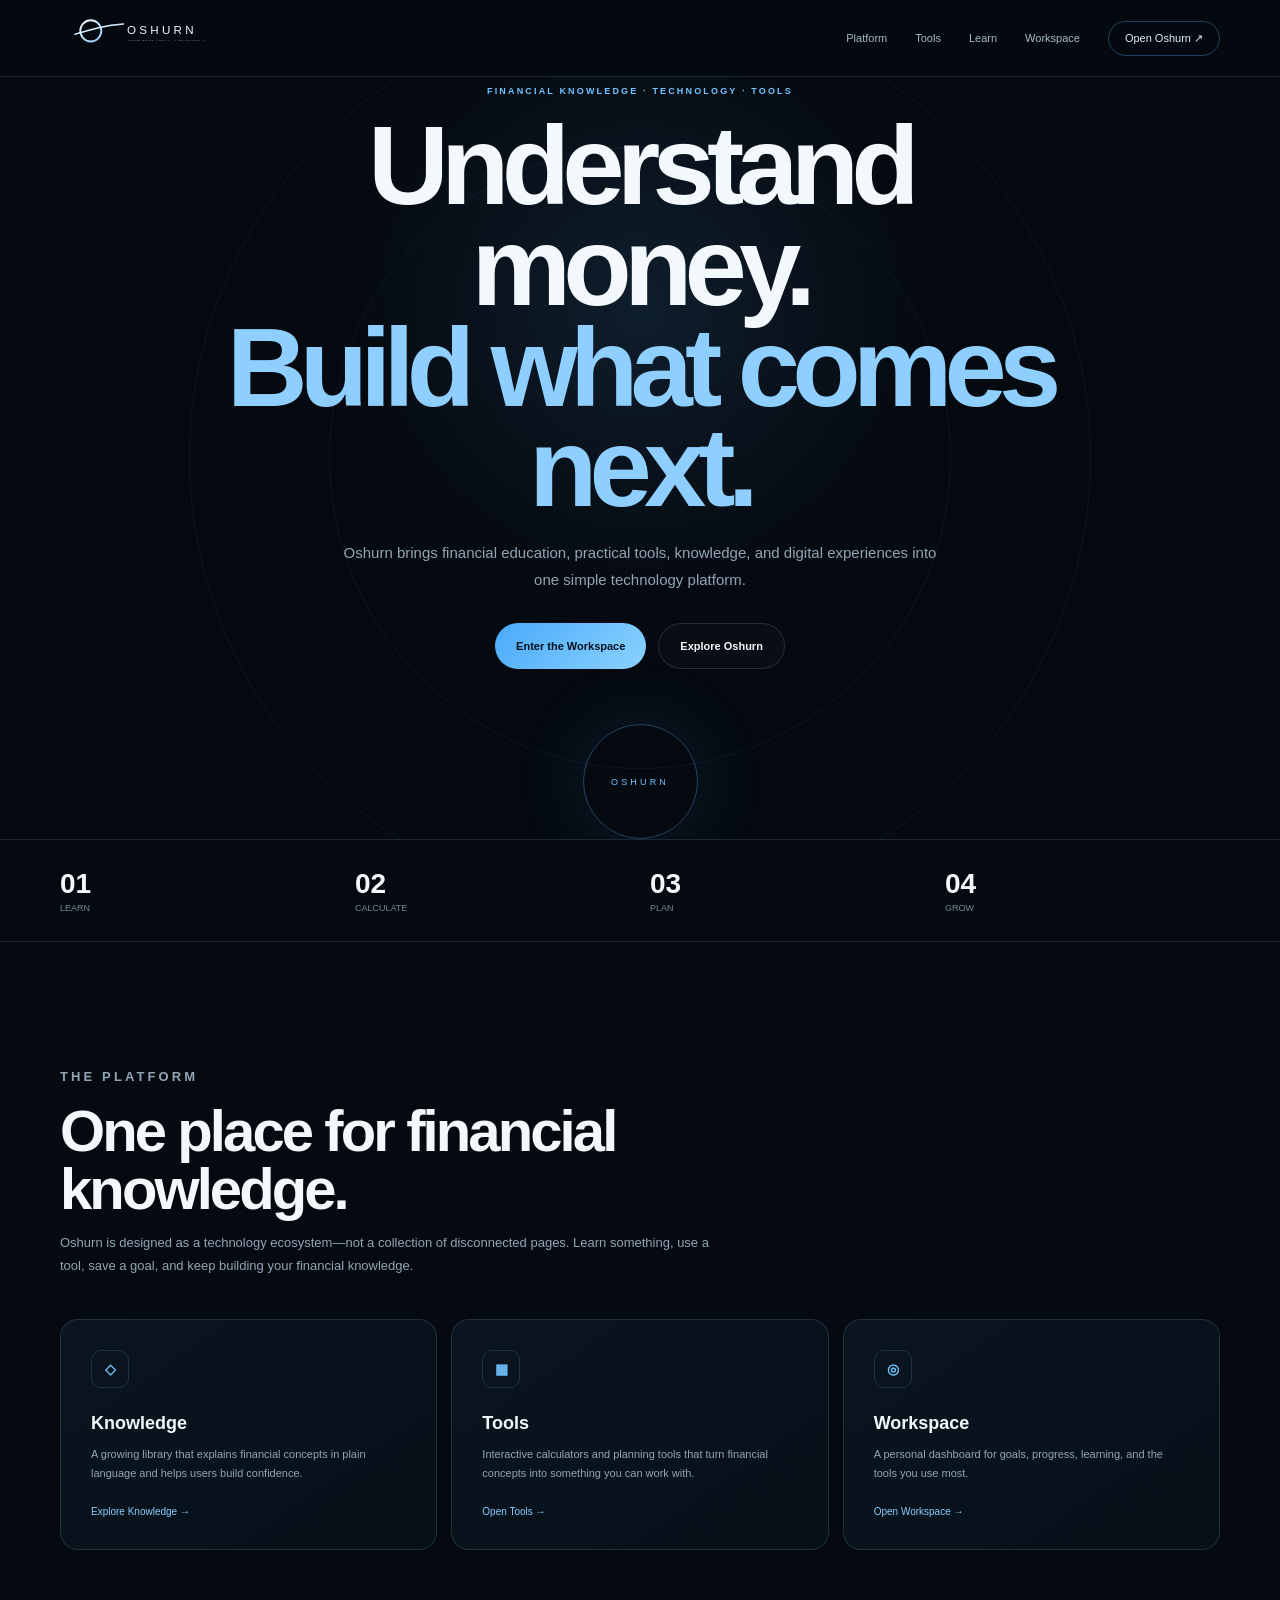
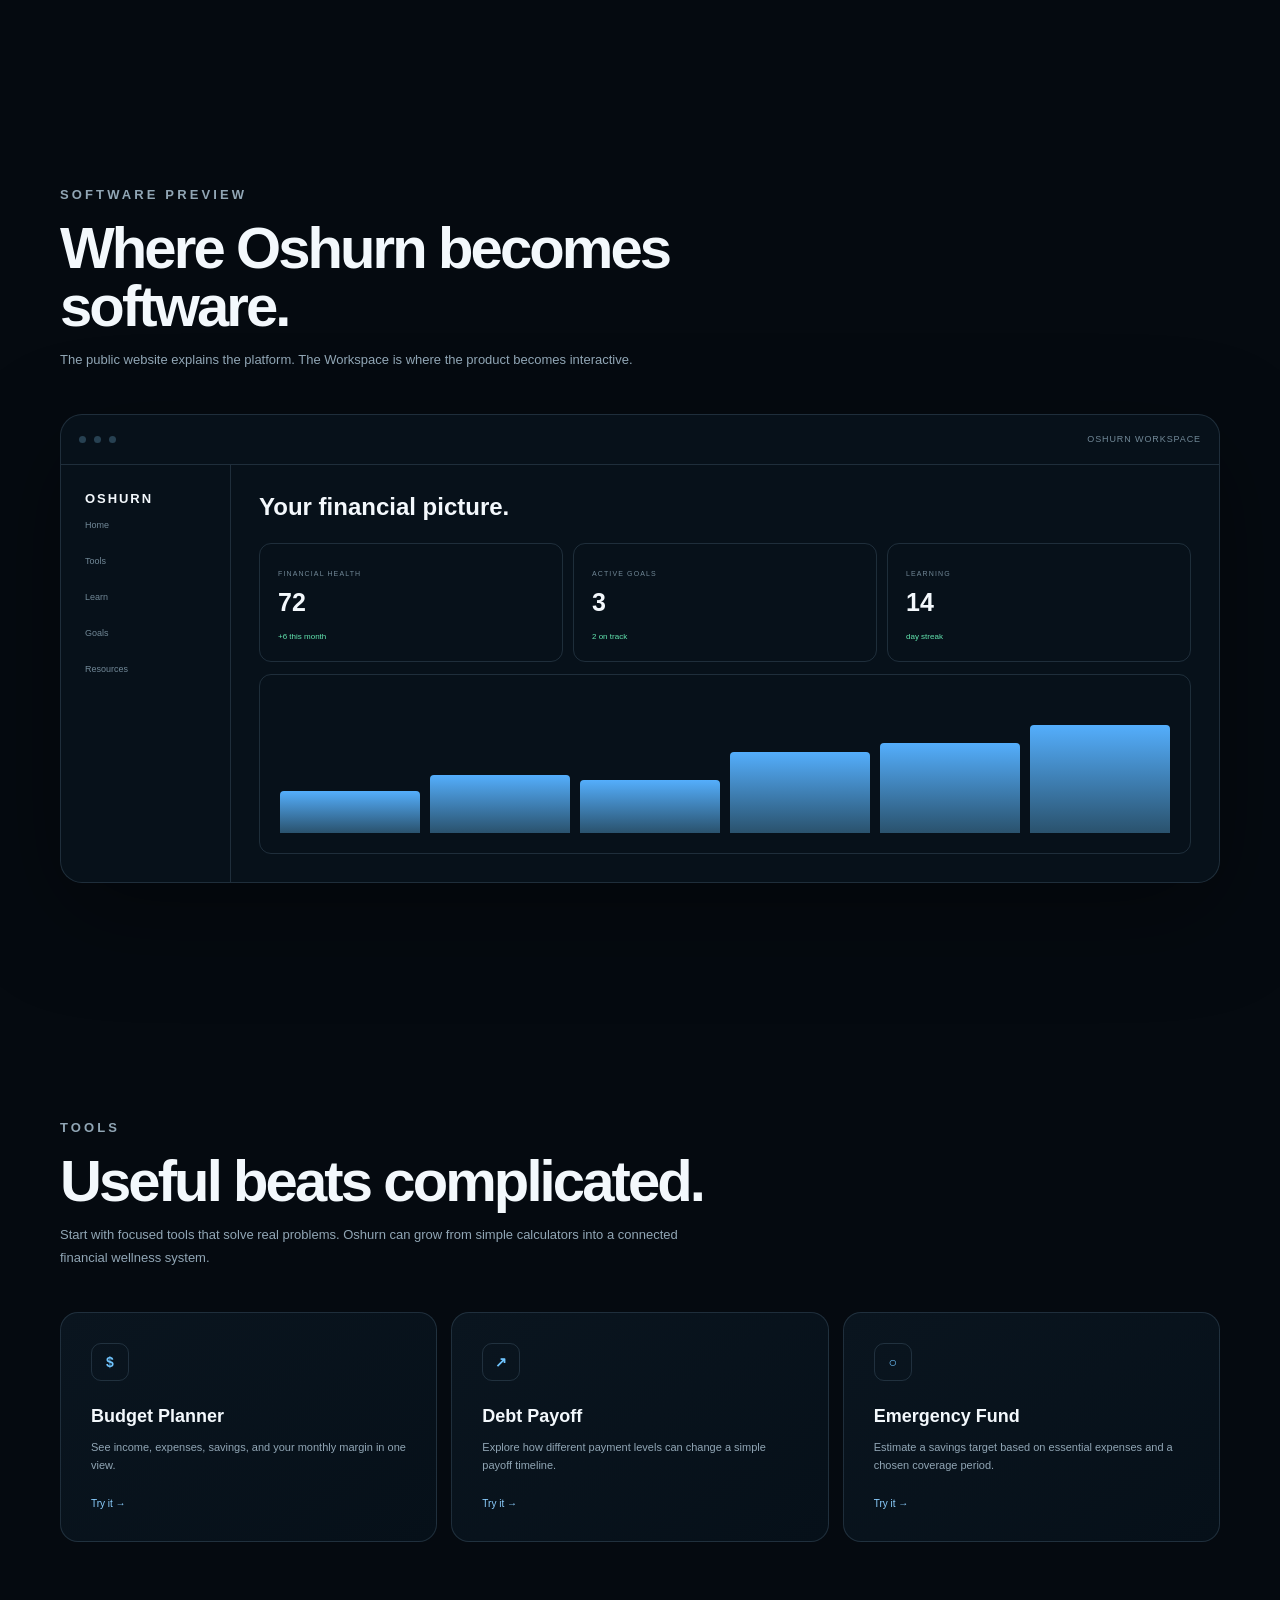
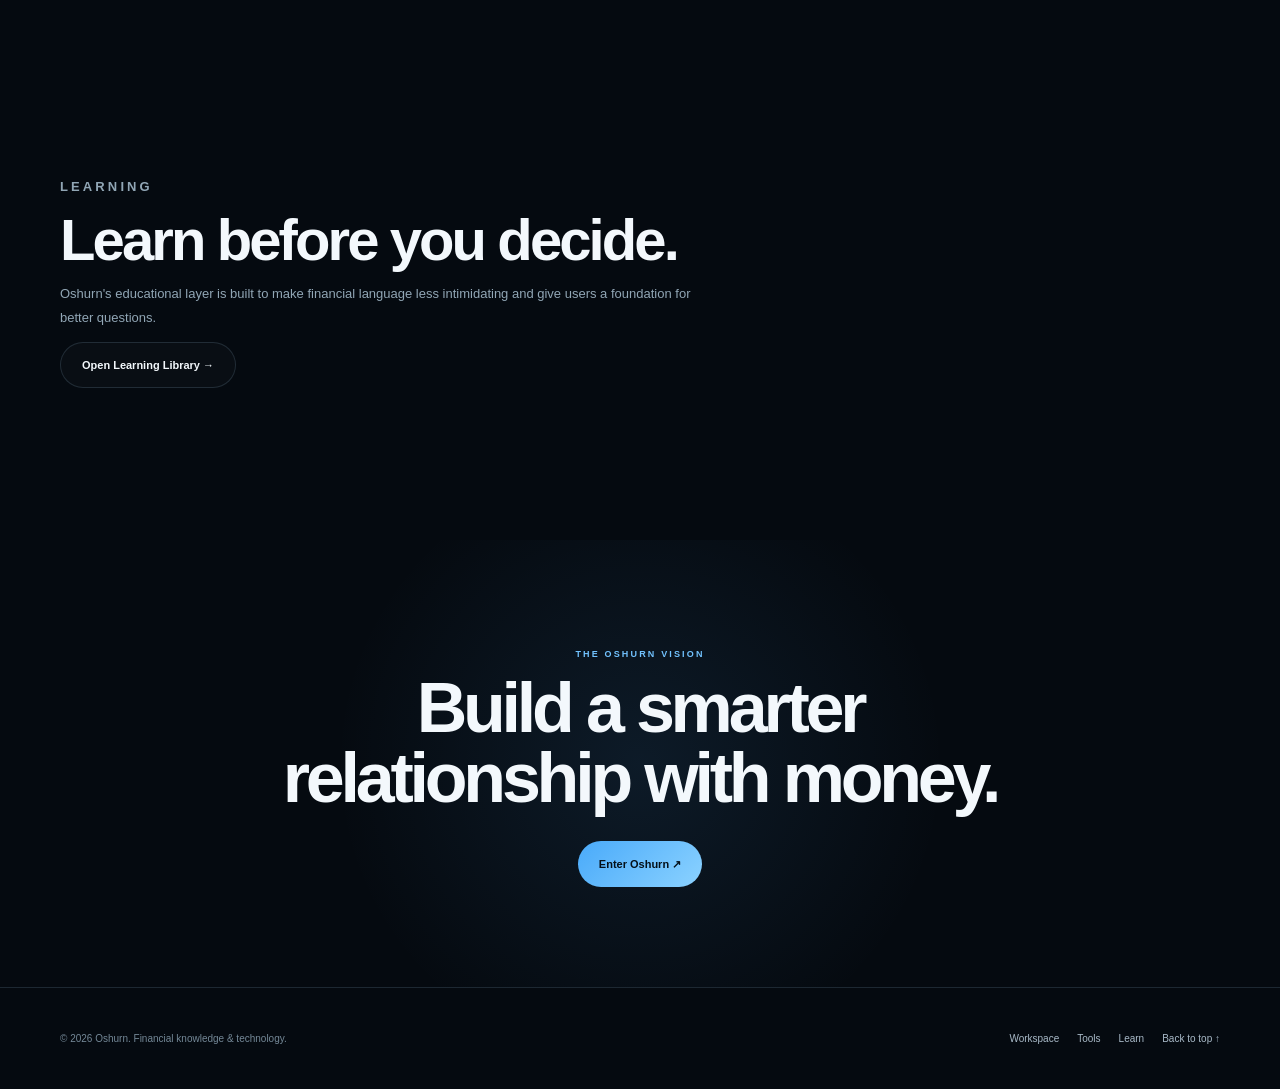
==== commit b369b073: "Transform Oshurn homepage into futuristic financial technology platform" ====
--- a/index.html
+++ b/index.html
@@ -1,73 +1 @@
-<!doctype html>
-<html lang="en">
-<head>
-  <meta charset="utf-8">
-  <meta name="viewport" content="width=device-width,initial-scale=1">
-  <meta name="description" content="Oshurn Financial helps individuals and families explore protection and financial strategies with clarity, purpose, and stewardship.">
-  <meta name="theme-color" content="#ffffff">
-  <title>Oshurn Financial | Faith. Stewardship. Legacy.</title>
-  <link rel="preconnect" href="https://fonts.googleapis.com">
-  <link rel="preconnect" href="https://fonts.gstatic.com" crossorigin>
-  <link href="https://fonts.googleapis.com/css2?family=DM+Sans:wght@400;500;600;700;800&family=Playfair+Display:wght@500;600;700&display=swap" rel="stylesheet">
-  <link rel="icon" href="oshurn-logo.svg" type="image/svg+xml">
-  <link rel="stylesheet" href="styles.css">
-</head>
-<body>
-<header class="site-header">
-  <div class="container nav-wrap">
-    <a class="brand" href="#top" aria-label="Oshurn Financial home"><span class="brand-mark">O</span><span><strong>OSHURN</strong><small>FINANCIAL</small></span></a>
-    <nav class="desktop-nav" aria-label="Primary navigation">
-      <a href="#services">Services</a><a href="#learn">Learn</a><a href="#about">About</a><a href="#contact">Contact</a><a class="nav-cta" href="get-started.html">Get Started</a>
-    </nav>
-    <button class="menu-btn" aria-label="Open navigation" aria-expanded="false" onclick="document.body.classList.toggle('menu-open');this.setAttribute('aria-expanded',document.body.classList.contains('menu-open'))">☰</button>
-  </div>
-  <div class="mobile-nav"><a href="#services">Services</a><a href="#learn">Learn</a><a href="#about">About</a><a href="#contact">Contact</a><a class="nav-cta" href="get-started.html">Get Started</a></div>
-</header>
-
-<main id="top">
-<section class="hero">
-  <div class="hero-photo" aria-hidden="true"></div><div class="hero-fade" aria-hidden="true"></div>
-  <div class="container hero-inner">
-    <div class="hero-copy">
-      <p class="eyebrow">FAITH. STEWARDSHIP. LEGACY.</p>
-      <h1>Financial guidance you can trust.<em>Purpose you can count on.</em></h1>
-      <p class="hero-lede">We help individuals and families protect what matters most, grow with confidence, and leave a lasting legacy for future generations.</p>
-      <div class="hero-actions"><a class="btn btn-primary" href="get-started.html">Schedule a Consultation</a><a class="btn btn-outline" href="#services">Explore Our Services</a></div>
-    </div>
-  </div>
-</section>
-
-<section class="pillars" aria-label="Oshurn principles"><div class="container pillar-grid">
-  <article><span class="pillar-icon">◇</span><div><h3>PROTECTION</h3><p>Help safeguard the people and priorities that matter most.</p></div></article>
-  <article><span class="pillar-icon">◎</span><div><h3>STEWARDSHIP</h3><p>Make thoughtful decisions with the resources entrusted to you.</p></div></article>
-  <article><span class="pillar-icon">↗</span><div><h3>GROWTH</h3><p>Build knowledge and pursue meaningful financial goals.</p></div></article>
-  <article><span class="pillar-icon">○</span><div><h3>LEGACY</h3><p>Think beyond today and plan for the people who come after you.</p></div></article>
-</div></section>
-
-<section id="services" class="section services"><div class="container"><div class="section-heading"><p class="eyebrow">OUR SERVICES</p><h2>Simple guidance for important decisions.</h2><p>Oshurn is built around education, thoughtful conversations, and solutions that fit the client's situation—not a one-size-fits-all approach.</p></div><div class="service-grid">
-  <article><span>01</span><h3>Protection Planning</h3><p>Explore life protection strategies designed around your family, responsibilities, and goals.</p><a href="get-started.html">Start a conversation →</a></article>
-  <article><span>02</span><h3>Financial Education</h3><p>Build your understanding of money, protection, saving, investing concepts, and long-term planning.</p><a href="#learn">Learn more →</a></article>
-  <article><span>03</span><h3>Legacy Planning</h3><p>Think intentionally about the people, priorities, and future you want your financial decisions to support.</p><a href="get-started.html">Discuss your goals →</a></article>
-  <article><span>04</span><h3>Client Review</h3><p>Review your existing situation, identify gaps, and determine whether additional protection may make sense.</p><a href="get-started.html">Request a review →</a></article>
-</div></div></section>
-
-<section id="learn" class="section education"><div class="container"><div class="section-heading"><p class="eyebrow">THE OSHURN APPROACH</p><h2>Understand first. Decide second.</h2><p>Financial decisions deserve clarity. Our process begins by listening, asking questions, understanding your priorities, and explaining the available options in plain language.</p></div><div class="resource-grid">
-  <article class="resource-card"><div class="resource-image image-article"></div><div class="card-body"><span class="card-icon">◇</span><h3>Start With Your Why</h3><p>Clarify what you are trying to protect, accomplish, or leave behind.</p><strong>Explore →</strong></div></article>
-  <article class="resource-card"><div class="resource-image image-video"></div><div class="card-body"><span class="card-icon">◎</span><h3>Learn the Basics</h3><p>Build vocabulary and confidence before making a financial decision.</p><strong>Learn →</strong></div></article>
-  <article class="resource-card"><div class="resource-image image-course"></div><div class="card-body"><span class="card-icon">↗</span><h3>Review Your Options</h3><p>Understand how different approaches may fit your goals and budget.</p><strong>Review →</strong></div></article>
-  <article class="resource-card"><div class="resource-image image-faith"></div><div class="card-body"><span class="card-icon">○</span><h3>Steward With Purpose</h3><p>Keep your financial decisions connected to the life and legacy you value.</p><strong>Reflect →</strong></div></article>
-</div></div></section>
-
-<section class="portal"><div class="container portal-grid"><div class="portal-copy"><p class="eyebrow">THE CLIENT EXPERIENCE</p><h2>A professional process without the pressure.</h2><p>We want every conversation to feel organized, respectful, and easy to understand. Your questions come first.</p><ul><li>Start with a simple consultation</li><li>Discuss goals, responsibilities, and budget</li><li>Review appropriate options</li><li>Complete applications accurately when you choose to proceed</li></ul><a class="btn btn-primary" href="get-started.html">Begin Your Consultation</a></div><div class="dashboard" aria-label="Illustration of a client financial review"><div class="dash-top"><strong>OSHURN</strong><span>Client Review</span><b>● READY</b></div><div class="dash-content"><aside><i>Overview</i><i>Goals</i><i>Protection</i><i>Education</i><i>Review</i></aside><div class="dash-main"><h4>Your financial priorities.</h4><div class="dash-cards"><div><small>PRIMARY GOAL</small><strong>Protect Family</strong><em>In progress</em></div><div><small>MONTHLY TARGET</small><strong>Within budget</strong><em>Review</em></div><div><small>NEXT STEP</small><strong>Consultation</strong><em>Schedule →</em></div></div><div class="chart"><span></span><span></span><span></span><span></span><span></span><span></span></div><div class="dash-row"><div><small>FOCUS</small><p>Protection + long-term stewardship</p></div><div><small>STATUS</small><p>Ready for a guided review</p></div></div></div></div></div></div></section>
-
-<section id="about" class="section about"><div class="container about-grid"><div class="about-photo" aria-hidden="true"></div><div><p class="eyebrow">ABOUT OSHURN FINANCIAL</p><h2>Built around trust, clarity, and stewardship.</h2><p>Oshurn Financial is a boutique financial-services practice built to make important financial conversations feel more human and less complicated.</p><p>We believe people deserve to understand what they are considering, why it may matter, and what it means for their household before they make a decision.</p><a class="text-link" href="get-started.html">Talk with Oshurn →</a></div></div></section>
-
-<section id="contact" class="cta-band"><div class="container cta-inner"><div><span class="cross">✦</span><div><p class="eyebrow">READY WHEN YOU ARE</p><h2>Let's start with a conversation—not a sales pitch.</h2></div></div><a class="btn btn-primary" href="get-started.html">Schedule a Consultation</a></div></section>
-
-<section class="newsletter"><div class="container newsletter-box"><div><p class="eyebrow">THE OSHURN LETTER</p><h2>Practical financial wisdom, simply delivered.</h2><p>Future updates will share educational ideas, resources, and tools from Oshurn.</p></div><form onsubmit="event.preventDefault();document.getElementById('newsletter-status').textContent='Thanks. You are on the list.'"><label class="sr-only" for="newsletter-email">Email address</label><input id="newsletter-email" type="email" placeholder="Your email address" required><button class="btn btn-primary" type="submit">Subscribe</button><small id="newsletter-status">No spam. Just useful information.</small></form></div></section>
-</main>
-
-<footer class="footer"><div class="container footer-grid"><div class="footer-brand"><a class="brand brand-light" href="#top"><span class="brand-mark">O</span><span><strong>OSHURN</strong><small>FINANCIAL</small></span></a><p>A Christian financial-services company committed to helping you steward what God has entrusted to you.</p><div class="socials"><span>f</span><span>◎</span><span>in</span><span>▶</span></div></div><div><h4>EXPLORE</h4><a href="#services">Services</a><a href="#learn">Learn</a><a href="#about">About</a><a href="#contact">Contact</a></div><div><h4>GET STARTED</h4><a href="get-started.html">Consultation</a><a href="get-started.html">Client Intake</a><a href="#learn">Financial Education</a></div><div><h4>STEWARDSHIP</h4><a href="#services">Protection</a><a href="#services">Planning</a><a href="#services">Legacy</a></div><div><h4>OS H U R N</h4><p>Faith. Stewardship.<br>Legacy.</p></div></div><div class="container legal"><span>© 2026 Oshurn Financial. All rights reserved.</span><span>Privacy · Terms · Accessibility</span></div></footer>
-<script>document.querySelectorAll('.mobile-nav a').forEach(a=>a.addEventListener('click',()=>document.body.classList.remove('menu-open')));</script>
-</body>
-</html>
+<!doctype html><html lang="en"><head><meta charset="utf-8"><meta name="viewport" content="width=device-width,initial-scale=1"><meta name="description" content="Oshurn is a financial knowledge and technology platform built to make money easier to understand and act on."><meta name="theme-color" content="#050a10"><title>Oshurn | Financial Knowledge & Technology</title><link rel="icon" href="oshurn-logo.svg" type="image/svg+xml"><link rel="stylesheet" href="platform.css"></head><body><header class="site-header"><div class="container nav-wrap"><a class="brand" href="#top"><img src="oshurn-logo.svg" alt="Oshurn"></a><nav class="desktop-nav"><a href="#platform">Platform</a><a href="#tools">Tools</a><a href="#learn">Learn</a><a href="#workspace">Workspace</a><a class="nav-cta" href="app.html">Open Oshurn ↗</a></nav></div></header><main id="top"><section class="hero-tech"><div class="hero-copy"><p class="eyebrow">FINANCIAL KNOWLEDGE · TECHNOLOGY · TOOLS</p><h1>Understand money.<span>Build what comes next.</span></h1><p>Oshurn brings financial education, practical tools, knowledge, and digital experiences into one simple technology platform.</p><div class="actions"><a class="btn primary" href="app.html">Enter the Workspace</a><a class="btn outline" href="#platform">Explore Oshurn</a></div><div class="orb">OSHURN</div></div></section><div class="platform-band"><div class="container band-grid"><div><strong>01</strong><span>LEARN</span></div><div><strong>02</strong><span>CALCULATE</span></div><div><strong>03</strong><span>PLAN</span></div><div><strong>04</strong><span>GROW</span></div></div></div><section id="platform" class="section"><div class="container"><div class="section-head"><p class="eyebrow">THE PLATFORM</p><h2>One place for financial knowledge.</h2><p>Oshurn is designed as a technology ecosystem—not a collection of disconnected pages. Learn something, use a tool, save a goal, and keep building your financial knowledge.</p></div><div class="grid"><article class="card"><b>◇</b><h3>Knowledge</h3><p>A growing library that explains financial concepts in plain language and helps users build confidence.</p><a href="learn.html">Explore Knowledge →</a></article><article class="card"><b>▦</b><h3>Tools</h3><p>Interactive calculators and planning tools that turn financial concepts into something you can work with.</p><a href="tools.html">Open Tools →</a></article><article class="card"><b>◎</b><h3>Workspace</h3><p>A personal dashboard for goals, progress, learning, and the tools you use most.</p><a href="app.html">Open Workspace →</a></article></div></div></section><section id="workspace" class="section"><div class="container"><div class="section-head"><p class="eyebrow">SOFTWARE PREVIEW</p><h2>Where Oshurn becomes software.</h2><p>The public website explains the platform. The Workspace is where the product becomes interactive.</p></div><div class="workspace-preview"><div class="window-bar"><i class="dot"></i><i class="dot"></i><i class="dot"></i><span>OSHURN WORKSPACE</span></div><div class="preview-grid"><aside class="preview-side"><strong>OSHURN</strong><i>Home</i><i>Tools</i><i>Learn</i><i>Goals</i><i>Resources</i></aside><div class="preview-main"><h3>Your financial picture.</h3><div class="preview-metrics"><div class="metric"><small>FINANCIAL HEALTH</small><strong>72</strong><em>+6 this month</em></div><div class="metric"><small>ACTIVE GOALS</small><strong>3</strong><em>2 on track</em></div><div class="metric"><small>LEARNING</small><strong>14</strong><em>day streak</em></div></div><div class="bar-chart"><i></i><i></i><i></i><i></i><i></i><i></i></div></div></div></div></div></section><section id="tools" class="section"><div class="container"><div class="section-head"><p class="eyebrow">TOOLS</p><h2>Useful beats complicated.</h2><p>Start with focused tools that solve real problems. Oshurn can grow from simple calculators into a connected financial wellness system.</p></div><div class="grid"><article class="card"><b>$</b><h3>Budget Planner</h3><p>See income, expenses, savings, and your monthly margin in one view.</p><a href="tools.html#budget">Try it →</a></article><article class="card"><b>↗</b><h3>Debt Payoff</h3><p>Explore how different payment levels can change a simple payoff timeline.</p><a href="tools.html#debt">Try it →</a></article><article class="card"><b>○</b><h3>Emergency Fund</h3><p>Estimate a savings target based on essential expenses and a chosen coverage period.</p><a href="tools.html#emergency">Try it →</a></article></div></div></section><section id="learn" class="section"><div class="container"><div class="section-head"><p class="eyebrow">LEARNING</p><h2>Learn before you decide.</h2><p>Oshurn's educational layer is built to make financial language less intimidating and give users a foundation for better questions.</p><a class="btn outline" href="learn.html">Open Learning Library →</a></div></div></section><section class="cta"><div class="container"><p class="eyebrow">THE OSHURN VISION</p><h2>Build a smarter relationship with money.</h2><a class="btn primary" href="app.html">Enter Oshurn ↗</a></div></section></main><footer class="footer"><div class="container footer-row"><span>© 2026 Oshurn. Financial knowledge & technology.</span><div><a href="app.html">Workspace</a><a href="tools.html">Tools</a><a href="learn.html">Learn</a><a href="#top">Back to top ↑</a></div></div></footer></body></html>
--- a/platform.css
+++ b/platform.css
@@ -0,0 +1 @@
+:root{--bg:#050a10;--panel:#0a151f;--line:rgba(157,197,229,.16);--text:#f3f8fc;--muted:#91a6b5}*{box-sizing:border-box}html{scroll-behavior:smooth}body{margin:0;background:var(--bg);color:var(--text);font-family:Inter,Arial,sans-serif}a{text-decoration:none;color:inherit}.container{width:min(1160px,calc(100% - 40px));margin:auto}.site-header{position:sticky;top:0;z-index:20;background:rgba(5,10,16,.78);backdrop-filter:blur(20px);border-bottom:1px solid var(--line)}.nav-wrap{height:76px;display:flex;align-items:center;justify-content:space-between}.brand img{width:145px;height:46px;object-fit:contain;object-position:left}.desktop-nav{display:flex;align-items:center;gap:28px;font-size:11px;color:#a7bac8}.nav-cta{padding:10px 16px;border:1px solid rgba(84,174,252,.35);border-radius:999px;color:#dff2ff}.hero-tech{min-height:760px;display:grid;place-items:center;position:relative;overflow:hidden;background:radial-gradient(circle at 50% 30%,rgba(84,174,252,.12),transparent 34%)}.hero-tech:before,.hero-tech:after{content:"";position:absolute;border:1px solid rgba(84,174,252,.08);border-radius:50%;width:620px;height:620px}.hero-tech:after{width:900px;height:900px}.hero-copy{position:relative;z-index:2;text-align:center;max-width:860px}.eyebrow{font-size:9px;letter-spacing:.24em;color:#72c3ff;font-weight:700}.hero-copy h1{font-size:clamp(56px,9vw,112px);line-height:.9;letter-spacing:-.07em;margin:20px 0}.hero-copy h1 span{display:block;color:#8ecfff}.hero-copy p:not(.eyebrow){max-width:610px;margin:0 auto 30px;color:var(--muted);font-size:15px;line-height:1.8}.actions{display:flex;justify-content:center;gap:12px;flex-wrap:wrap}.btn{display:inline-flex;align-items:center;justify-content:center;min-height:46px;padding:0 21px;border-radius:999px;font-size:11px;font-weight:700}.primary{background:linear-gradient(135deg,#49aafa,#8bd2ff);color:#041019}.outline{border:1px solid var(--line);background:rgba(255,255,255,.02)}.orb{width:115px;height:115px;border-radius:50%;border:1px solid rgba(84,174,252,.35);display:grid;place-items:center;margin:55px auto 0;font-size:9px;letter-spacing:.35em;color:#72c3ff;box-shadow:0 0 80px rgba(84,174,252,.12)}.section{padding:110px 0}.section-head{max-width:650px;margin-bottom:42px}.section-head h2{font-size:clamp(35px,5vw,58px);line-height:1;letter-spacing:-.05em;margin:12px 0}.section-head p{color:var(--muted);font-size:13px;line-height:1.8}.grid{display:grid;grid-template-columns:repeat(3,1fr);gap:14px}.card{padding:30px;border:1px solid var(--line);background:linear-gradient(145deg,#0a151f,#061019);border-radius:18px;min-height:230px}.card b{display:grid;place-items:center;width:38px;height:38px;border-radius:10px;border:1px solid var(--line);color:#70c5ff;font-size:14px}.card h3{margin:25px 0 8px;font-size:18px}.card p{color:var(--muted);font-size:11px;line-height:1.7}.card a{display:inline-block;margin-top:12px;font-size:10px;color:#8ccfff}.workspace-preview{border:1px solid var(--line);border-radius:22px;overflow:hidden;background:#07111a;box-shadow:0 30px 100px rgba(0,0,0,.35)}.window-bar{height:50px;border-bottom:1px solid var(--line);display:flex;align-items:center;gap:8px;padding:0 18px}.dot{width:7px;height:7px;border-radius:50%;background:#274152}.window-bar span:last-child{margin-left:auto;font-size:9px;color:#718897;letter-spacing:.1em}.preview-grid{display:grid;grid-template-columns:170px 1fr}.preview-side{padding:24px;border-right:1px solid var(--line)}.preview-side strong{font-size:13px;letter-spacing:.15em}.preview-side i{display:block;font-style:normal;color:#718897;font-size:9px;padding:13px 0}.preview-main{padding:28px}.preview-main h3{font-size:24px;margin:0 0 22px}.preview-metrics{display:grid;grid-template-columns:repeat(3,1fr);gap:10px}.metric{padding:18px;border:1px solid var(--line);border-radius:12px}.metric small{font-size:7px;color:#718897;letter-spacing:.16em}.metric strong{display:block;font-size:25px;margin:8px 0}.metric em{font-style:normal;font-size:8px;color:#63e6b0}.bar-chart{height:180px;margin-top:12px;border:1px solid var(--line);border-radius:12px;display:flex;align-items:end;gap:10px;padding:20px}.bar-chart i{display:block;flex:1;border-radius:4px 4px 0 0;background:linear-gradient(#54aefc,#2a526d);height:30%}.bar-chart i:nth-child(2){height:42%}.bar-chart i:nth-child(3){height:38%}.bar-chart i:nth-child(4){height:58%}.bar-chart i:nth-child(5){height:65%}.bar-chart i:nth-child(6){height:78%}.platform-band{border-top:1px solid var(--line);border-bottom:1px solid var(--line);padding:28px 0}.band-grid{display:grid;grid-template-columns:repeat(4,1fr);gap:20px}.band-grid strong{font-size:28px}.band-grid span{display:block;color:#738998;font-size:9px;margin-top:3px}.cta{padding:100px 0;text-align:center;background:radial-gradient(circle at 50% 50%,rgba(84,174,252,.1),transparent 45%)}.cta h2{font-size:clamp(38px,6vw,70px);letter-spacing:-.06em;line-height:1;margin:14px auto 28px;max-width:800px}.footer{padding:45px 0;border-top:1px solid var(--line);color:#748897;font-size:10px}.footer-row{display:flex;justify-content:space-between;gap:20px}.footer a{color:#a9bac8;margin-left:18px}@media(max-width:780px){.container{width:calc(100% - 28px)}.desktop-nav a:not(.nav-cta){display:none}.hero-tech{min-height:680px}.grid{grid-template-columns:1fr}.preview-grid{grid-template-columns:1fr}.preview-side{display:none}.preview-metrics{grid-template-columns:1fr}.band-grid{grid-template-columns:repeat(2,1fr)}.footer-row{flex-direction:column}.footer a{margin:0 12px 0 0}.section{padding:75px 0}}
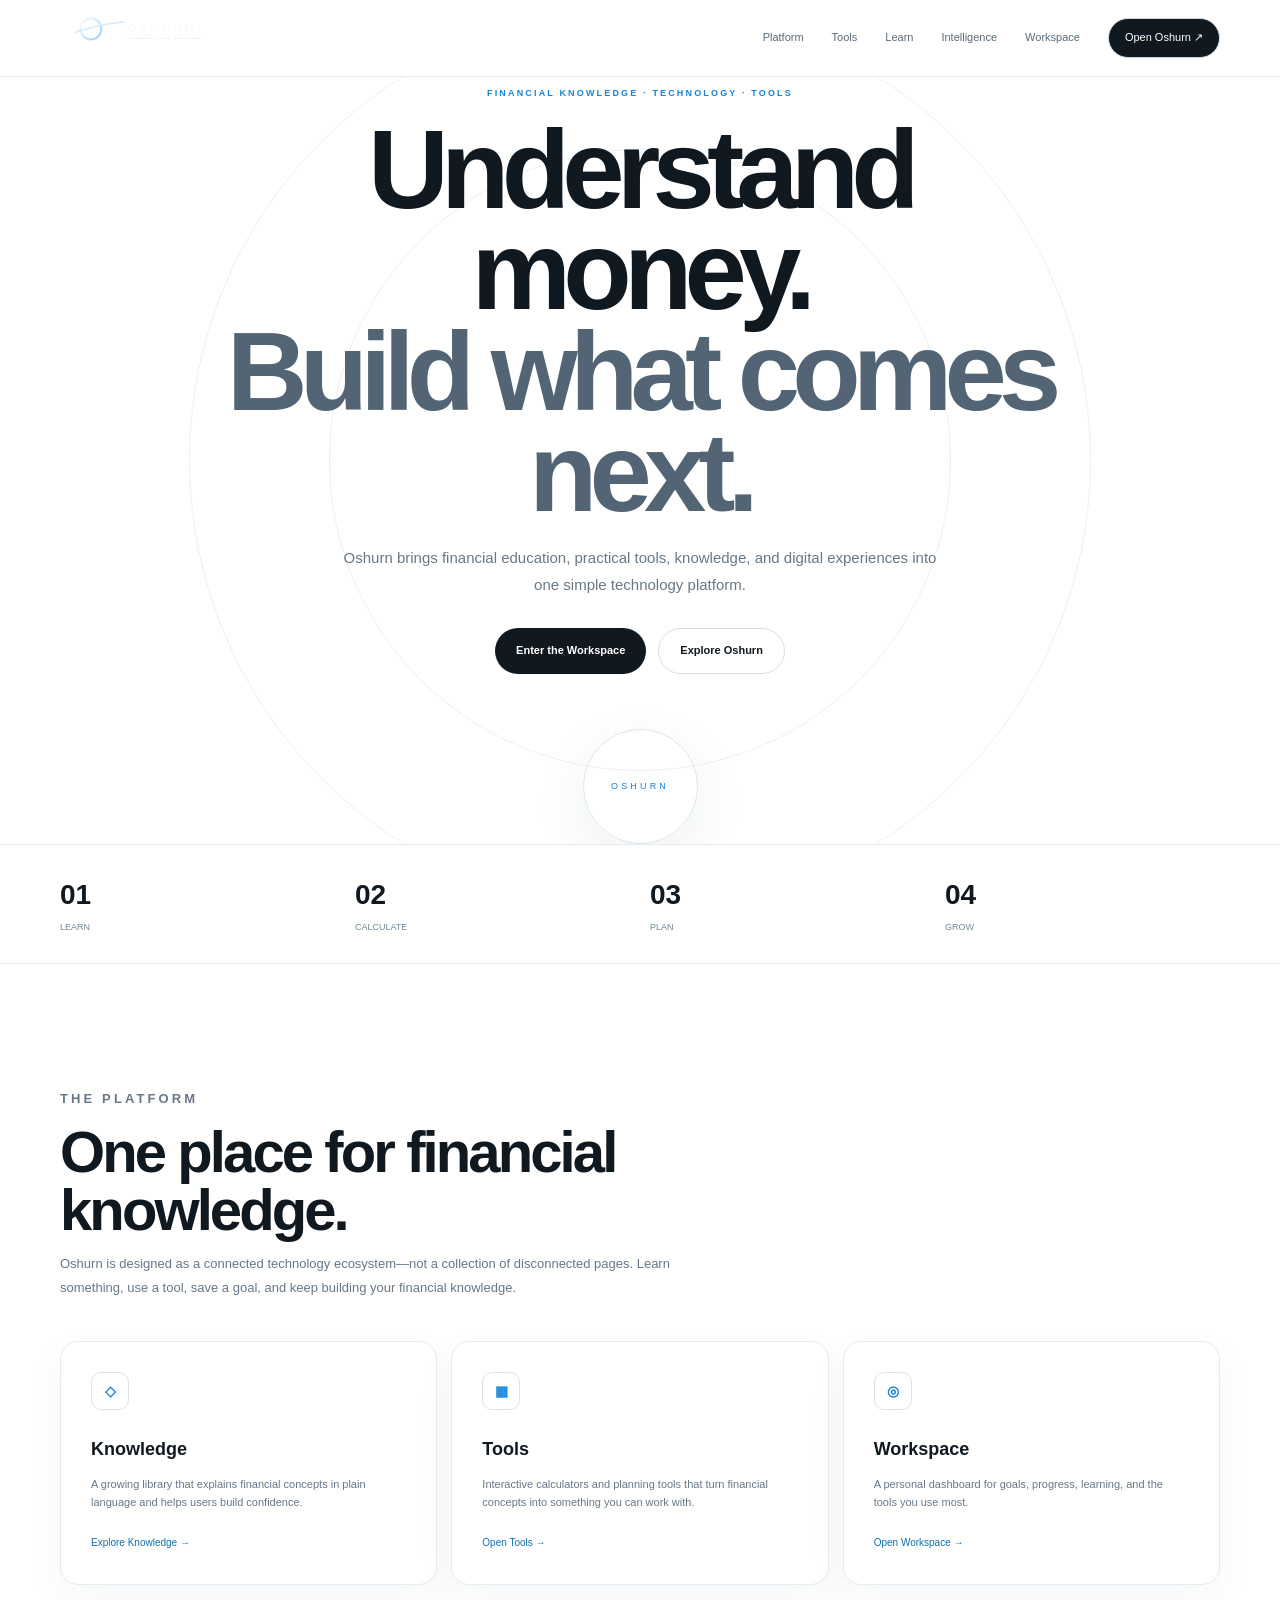
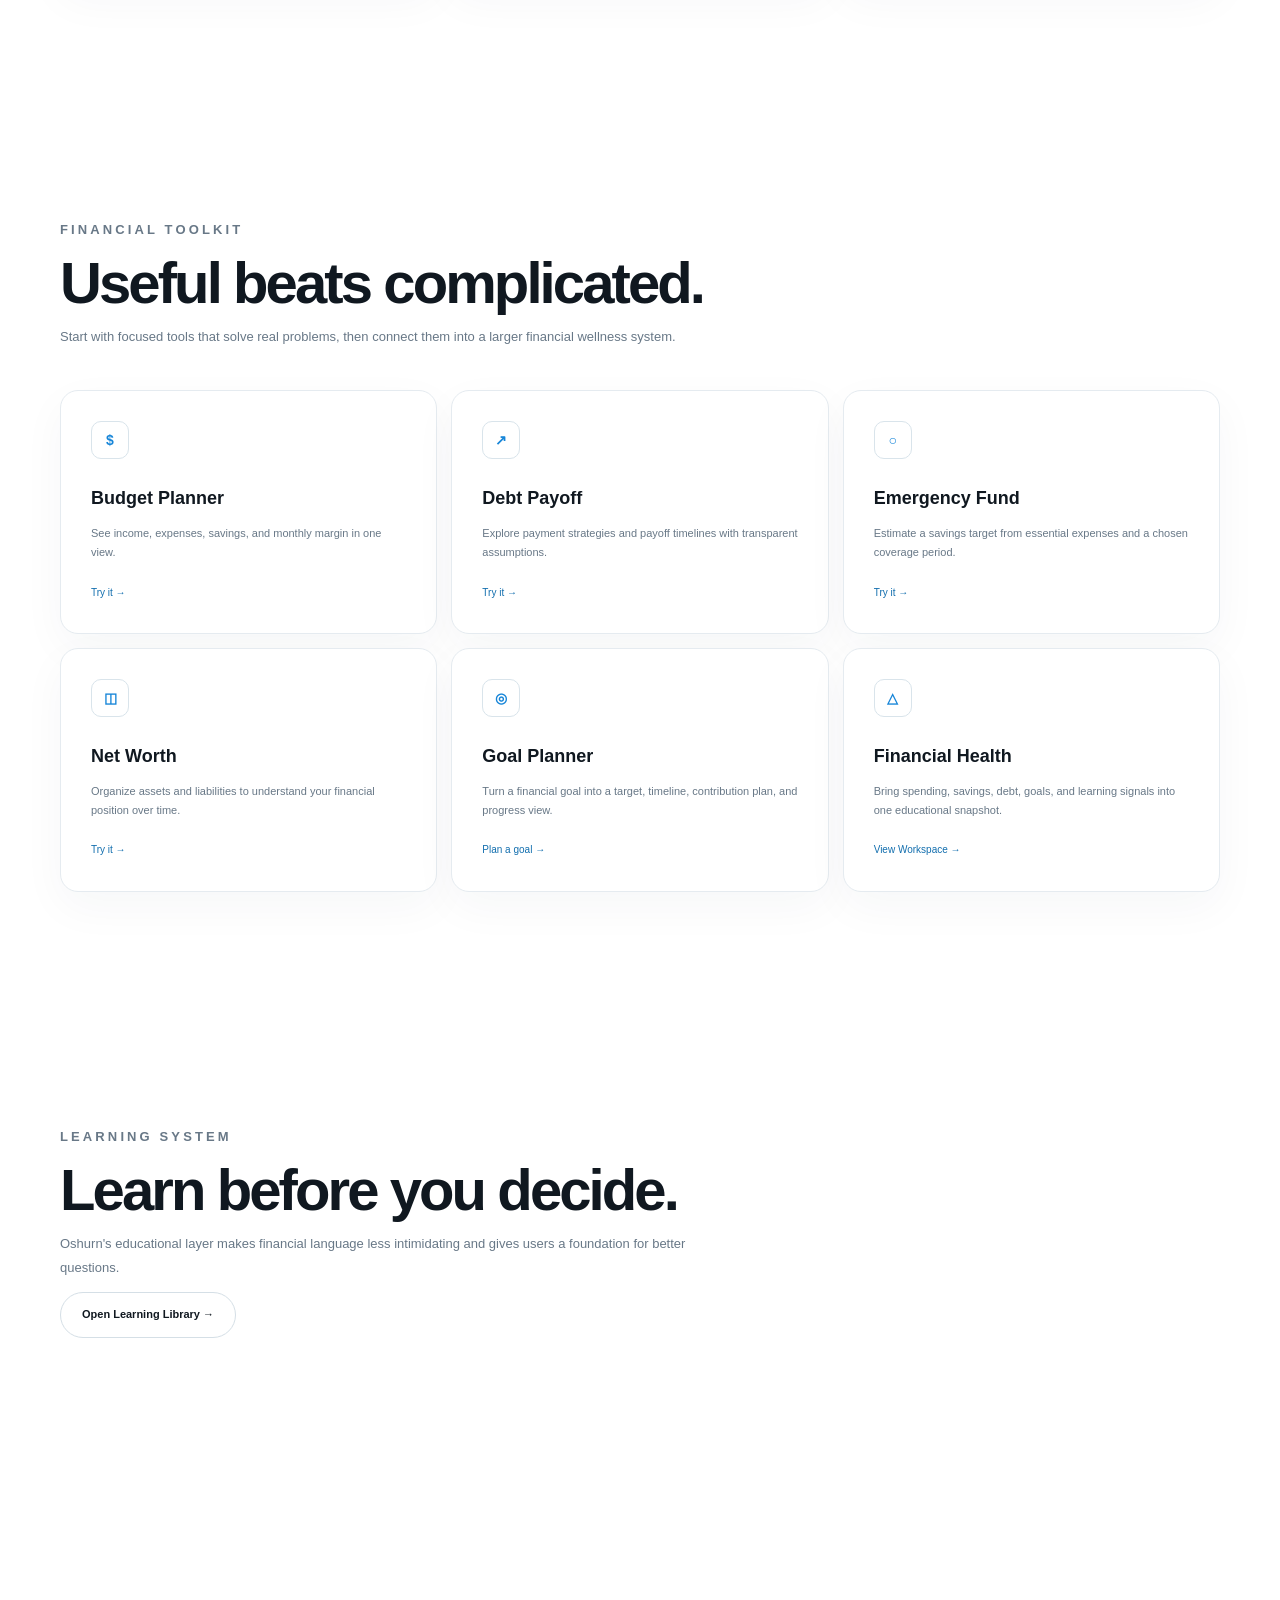
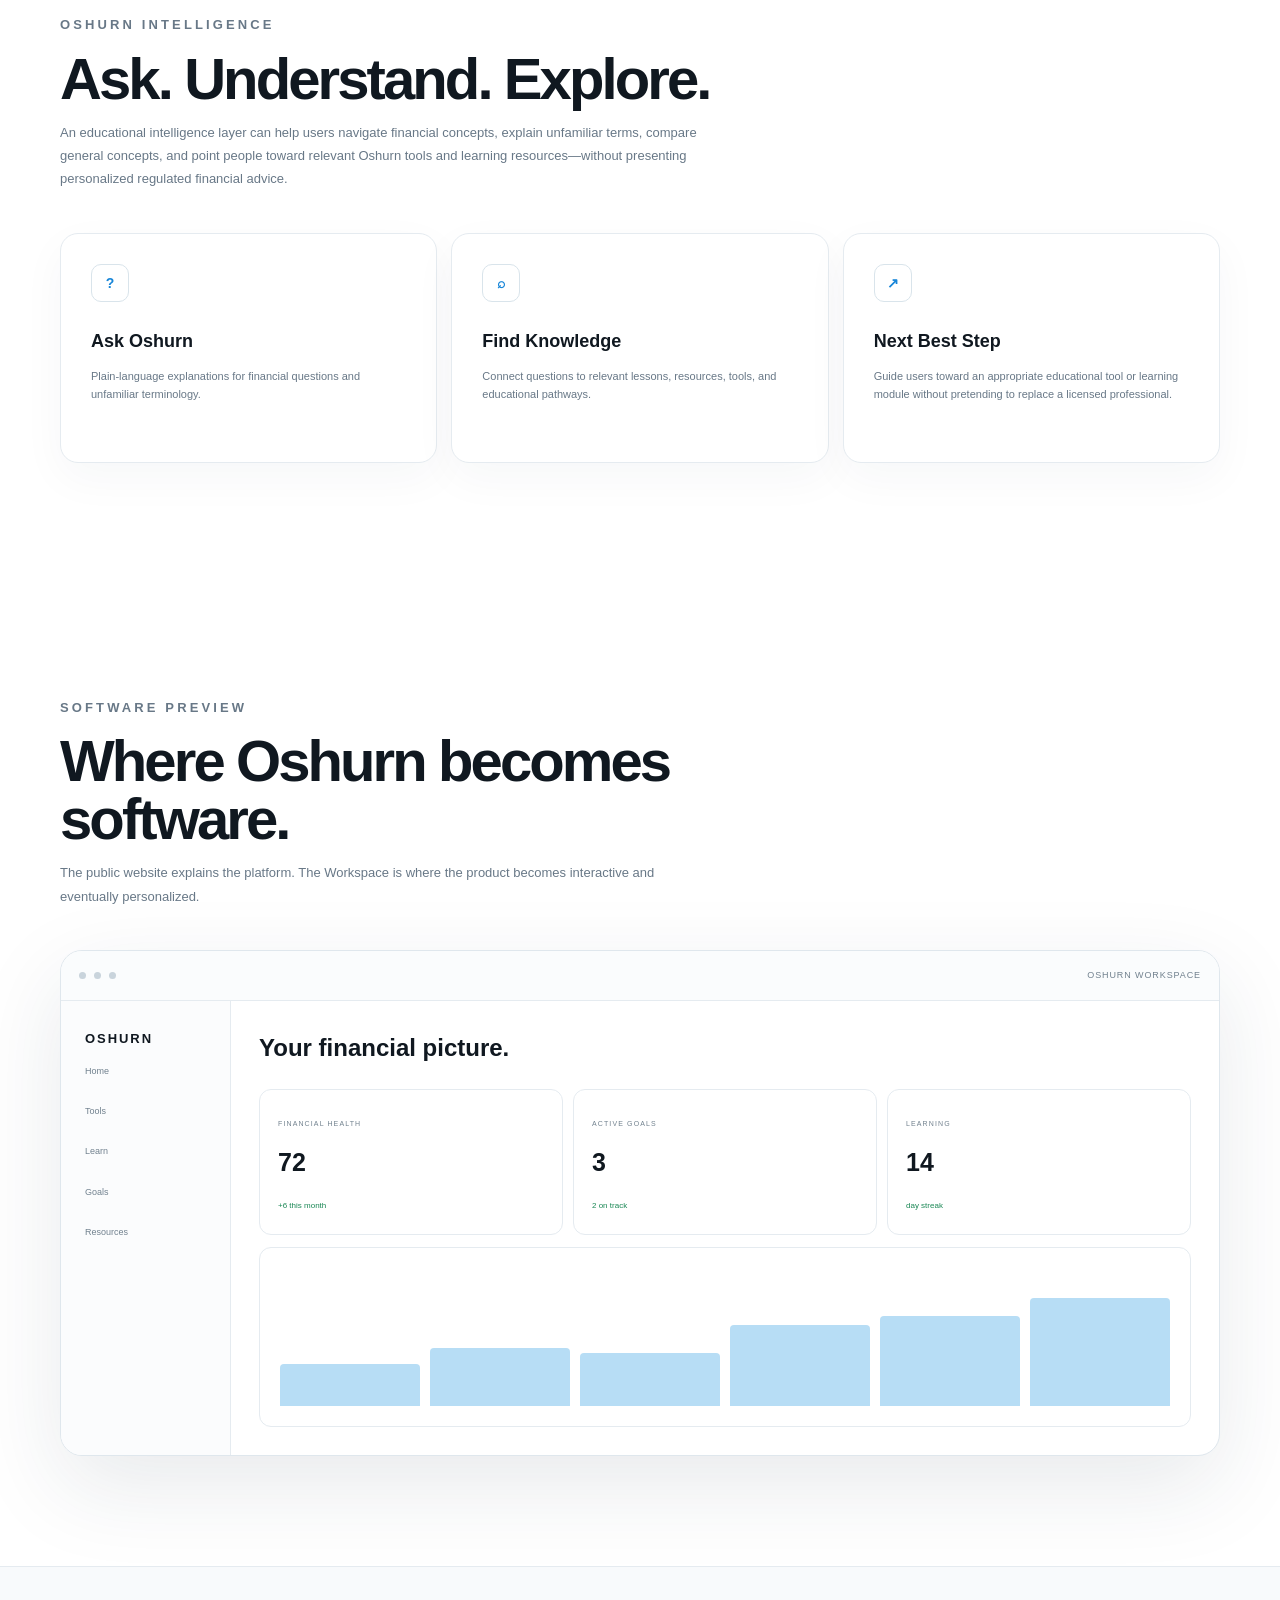
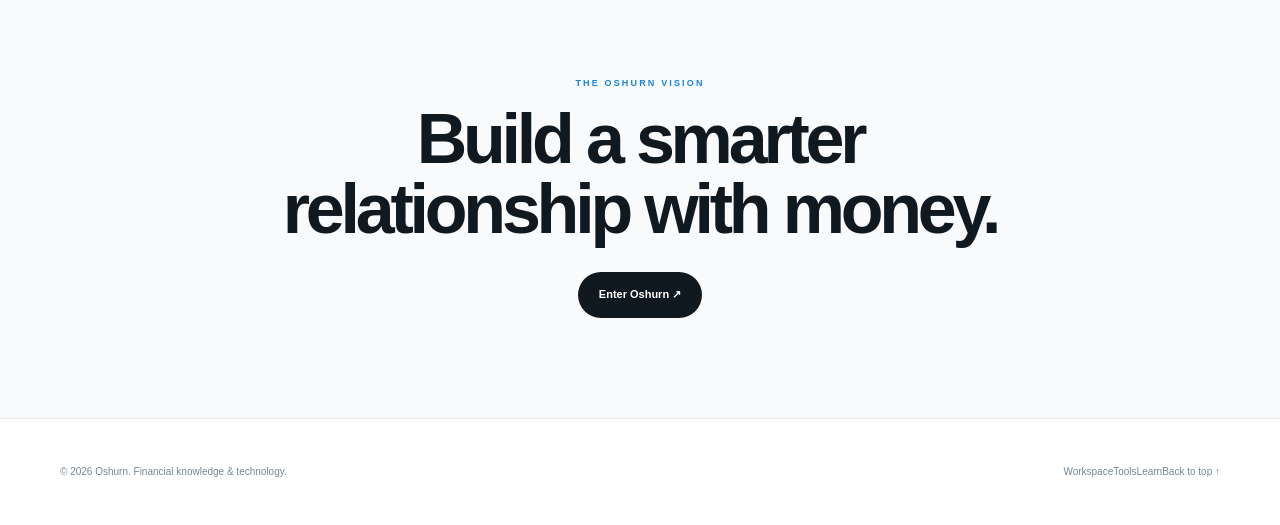
==== commit 5d1583cb: "Expand Oshurn welcome page product architecture" ====
--- a/index.html
+++ b/index.html
@@ -1 +1 @@
-<!doctype html><html lang="en"><head><meta charset="utf-8"><meta name="viewport" content="width=device-width,initial-scale=1"><meta name="description" content="Oshurn is a financial knowledge and technology platform built to make money easier to understand and act on."><meta name="theme-color" content="#050a10"><title>Oshurn | Financial Knowledge & Technology</title><link rel="icon" href="oshurn-logo.svg" type="image/svg+xml"><link rel="stylesheet" href="platform.css"></head><body><header class="site-header"><div class="container nav-wrap"><a class="brand" href="#top"><img src="oshurn-logo.svg" alt="Oshurn"></a><nav class="desktop-nav"><a href="#platform">Platform</a><a href="#tools">Tools</a><a href="#learn">Learn</a><a href="#workspace">Workspace</a><a class="nav-cta" href="app.html">Open Oshurn ↗</a></nav></div></header><main id="top"><section class="hero-tech"><div class="hero-copy"><p class="eyebrow">FINANCIAL KNOWLEDGE · TECHNOLOGY · TOOLS</p><h1>Understand money.<span>Build what comes next.</span></h1><p>Oshurn brings financial education, practical tools, knowledge, and digital experiences into one simple technology platform.</p><div class="actions"><a class="btn primary" href="app.html">Enter the Workspace</a><a class="btn outline" href="#platform">Explore Oshurn</a></div><div class="orb">OSHURN</div></div></section><div class="platform-band"><div class="container band-grid"><div><strong>01</strong><span>LEARN</span></div><div><strong>02</strong><span>CALCULATE</span></div><div><strong>03</strong><span>PLAN</span></div><div><strong>04</strong><span>GROW</span></div></div></div><section id="platform" class="section"><div class="container"><div class="section-head"><p class="eyebrow">THE PLATFORM</p><h2>One place for financial knowledge.</h2><p>Oshurn is designed as a technology ecosystem—not a collection of disconnected pages. Learn something, use a tool, save a goal, and keep building your financial knowledge.</p></div><div class="grid"><article class="card"><b>◇</b><h3>Knowledge</h3><p>A growing library that explains financial concepts in plain language and helps users build confidence.</p><a href="learn.html">Explore Knowledge →</a></article><article class="card"><b>▦</b><h3>Tools</h3><p>Interactive calculators and planning tools that turn financial concepts into something you can work with.</p><a href="tools.html">Open Tools →</a></article><article class="card"><b>◎</b><h3>Workspace</h3><p>A personal dashboard for goals, progress, learning, and the tools you use most.</p><a href="app.html">Open Workspace →</a></article></div></div></section><section id="workspace" class="section"><div class="container"><div class="section-head"><p class="eyebrow">SOFTWARE PREVIEW</p><h2>Where Oshurn becomes software.</h2><p>The public website explains the platform. The Workspace is where the product becomes interactive.</p></div><div class="workspace-preview"><div class="window-bar"><i class="dot"></i><i class="dot"></i><i class="dot"></i><span>OSHURN WORKSPACE</span></div><div class="preview-grid"><aside class="preview-side"><strong>OSHURN</strong><i>Home</i><i>Tools</i><i>Learn</i><i>Goals</i><i>Resources</i></aside><div class="preview-main"><h3>Your financial picture.</h3><div class="preview-metrics"><div class="metric"><small>FINANCIAL HEALTH</small><strong>72</strong><em>+6 this month</em></div><div class="metric"><small>ACTIVE GOALS</small><strong>3</strong><em>2 on track</em></div><div class="metric"><small>LEARNING</small><strong>14</strong><em>day streak</em></div></div><div class="bar-chart"><i></i><i></i><i></i><i></i><i></i><i></i></div></div></div></div></div></section><section id="tools" class="section"><div class="container"><div class="section-head"><p class="eyebrow">TOOLS</p><h2>Useful beats complicated.</h2><p>Start with focused tools that solve real problems. Oshurn can grow from simple calculators into a connected financial wellness system.</p></div><div class="grid"><article class="card"><b>$</b><h3>Budget Planner</h3><p>See income, expenses, savings, and your monthly margin in one view.</p><a href="tools.html#budget">Try it →</a></article><article class="card"><b>↗</b><h3>Debt Payoff</h3><p>Explore how different payment levels can change a simple payoff timeline.</p><a href="tools.html#debt">Try it →</a></article><article class="card"><b>○</b><h3>Emergency Fund</h3><p>Estimate a savings target based on essential expenses and a chosen coverage period.</p><a href="tools.html#emergency">Try it →</a></article></div></div></section><section id="learn" class="section"><div class="container"><div class="section-head"><p class="eyebrow">LEARNING</p><h2>Learn before you decide.</h2><p>Oshurn's educational layer is built to make financial language less intimidating and give users a foundation for better questions.</p><a class="btn outline" href="learn.html">Open Learning Library →</a></div></div></section><section class="cta"><div class="container"><p class="eyebrow">THE OSHURN VISION</p><h2>Build a smarter relationship with money.</h2><a class="btn primary" href="app.html">Enter Oshurn ↗</a></div></section></main><footer class="footer"><div class="container footer-row"><span>© 2026 Oshurn. Financial knowledge & technology.</span><div><a href="app.html">Workspace</a><a href="tools.html">Tools</a><a href="learn.html">Learn</a><a href="#top">Back to top ↑</a></div></div></footer></body></html>+<!doctype html><html lang="en"><head><meta charset="utf-8"><meta name="viewport" content="width=device-width,initial-scale=1"><meta name="description" content="Oshurn is a financial knowledge and technology platform built to make money easier to understand and act on."><meta name="theme-color" content="#ffffff"><title>Oshurn | Financial Knowledge & Technology</title><link rel="icon" href="oshurn-logo.svg" type="image/svg+xml"><link rel="stylesheet" href="platform.css"></head><body><header class="site-header"><div class="container nav-wrap"><a class="brand" href="#top"><img src="oshurn-logo.svg" alt="Oshurn"></a><nav class="desktop-nav"><a href="#platform">Platform</a><a href="#tools">Tools</a><a href="#learn">Learn</a><a href="#intelligence">Intelligence</a><a href="#workspace">Workspace</a><a class="nav-cta" href="app.html">Open Oshurn ↗</a></nav></div></header><main id="top"><section class="hero-tech"><div class="hero-copy"><p class="eyebrow">FINANCIAL KNOWLEDGE · TECHNOLOGY · TOOLS</p><h1>Understand money.<span>Build what comes next.</span></h1><p>Oshurn brings financial education, practical tools, knowledge, and digital experiences into one simple technology platform.</p><div class="actions"><a class="btn primary" href="app.html">Enter the Workspace</a><a class="btn outline" href="#platform">Explore Oshurn</a></div><div class="orb">OSHURN</div></div></section><div class="platform-band"><div class="container band-grid"><div><strong>01</strong><span>LEARN</span></div><div><strong>02</strong><span>CALCULATE</span></div><div><strong>03</strong><span>PLAN</span></div><div><strong>04</strong><span>GROW</span></div></div></div><section id="platform" class="section"><div class="container"><div class="section-head"><p class="eyebrow">THE PLATFORM</p><h2>One place for financial knowledge.</h2><p>Oshurn is designed as a connected technology ecosystem—not a collection of disconnected pages. Learn something, use a tool, save a goal, and keep building your financial knowledge.</p></div><div class="grid"><article class="card"><b>◇</b><h3>Knowledge</h3><p>A growing library that explains financial concepts in plain language and helps users build confidence.</p><a href="learn.html">Explore Knowledge →</a></article><article class="card"><b>▦</b><h3>Tools</h3><p>Interactive calculators and planning tools that turn financial concepts into something you can work with.</p><a href="tools.html">Open Tools →</a></article><article class="card"><b>◎</b><h3>Workspace</h3><p>A personal dashboard for goals, progress, learning, and the tools you use most.</p><a href="app.html">Open Workspace →</a></article></div></div></section><section id="tools" class="section"><div class="container"><div class="section-head"><p class="eyebrow">FINANCIAL TOOLKIT</p><h2>Useful beats complicated.</h2><p>Start with focused tools that solve real problems, then connect them into a larger financial wellness system.</p></div><div class="grid"><article class="card"><b>$</b><h3>Budget Planner</h3><p>See income, expenses, savings, and monthly margin in one view.</p><a href="tools.html#budget">Try it →</a></article><article class="card"><b>↗</b><h3>Debt Payoff</h3><p>Explore payment strategies and payoff timelines with transparent assumptions.</p><a href="tools.html#debt">Try it →</a></article><article class="card"><b>○</b><h3>Emergency Fund</h3><p>Estimate a savings target from essential expenses and a chosen coverage period.</p><a href="tools.html#emergency">Try it →</a></article><article class="card"><b>◫</b><h3>Net Worth</h3><p>Organize assets and liabilities to understand your financial position over time.</p><a href="tools.html#net-worth">Try it →</a></article><article class="card"><b>◎</b><h3>Goal Planner</h3><p>Turn a financial goal into a target, timeline, contribution plan, and progress view.</p><a href="app.html#goals">Plan a goal →</a></article><article class="card"><b>△</b><h3>Financial Health</h3><p>Bring spending, savings, debt, goals, and learning signals into one educational snapshot.</p><a href="app.html">View Workspace →</a></article></div></div></section><section id="learn" class="section"><div class="container"><div class="section-head"><p class="eyebrow">LEARNING SYSTEM</p><h2>Learn before you decide.</h2><p>Oshurn's educational layer makes financial language less intimidating and gives users a foundation for better questions.</p><a class="btn outline" href="learn.html">Open Learning Library →</a></div></div></section><section id="intelligence" class="section"><div class="container"><div class="section-head"><p class="eyebrow">OSHURN INTELLIGENCE</p><h2>Ask. Understand. Explore.</h2><p>An educational intelligence layer can help users navigate financial concepts, explain unfamiliar terms, compare general concepts, and point people toward relevant Oshurn tools and learning resources—without presenting personalized regulated financial advice.</p></div><div class="grid"><article class="card"><b>?</b><h3>Ask Oshurn</h3><p>Plain-language explanations for financial questions and unfamiliar terminology.</p></article><article class="card"><b>⌕</b><h3>Find Knowledge</h3><p>Connect questions to relevant lessons, resources, tools, and educational pathways.</p></article><article class="card"><b>↗</b><h3>Next Best Step</h3><p>Guide users toward an appropriate educational tool or learning module without pretending to replace a licensed professional.</p></article></div></div></section><section id="workspace" class="section"><div class="container"><div class="section-head"><p class="eyebrow">SOFTWARE PREVIEW</p><h2>Where Oshurn becomes software.</h2><p>The public website explains the platform. The Workspace is where the product becomes interactive and eventually personalized.</p></div><div class="workspace-preview"><div class="window-bar"><i class="dot"></i><i class="dot"></i><i class="dot"></i><span>OSHURN WORKSPACE</span></div><div class="preview-grid"><aside class="preview-side"><strong>OSHURN</strong><i>Home</i><i>Tools</i><i>Learn</i><i>Goals</i><i>Resources</i></aside><div class="preview-main"><h3>Your financial picture.</h3><div class="preview-metrics"><div class="metric"><small>FINANCIAL HEALTH</small><strong>72</strong><em>+6 this month</em></div><div class="metric"><small>ACTIVE GOALS</small><strong>3</strong><em>2 on track</em></div><div class="metric"><small>LEARNING</small><strong>14</strong><em>day streak</em></div></div><div class="bar-chart"><i></i><i></i><i></i><i></i><i></i><i></i></div></div></div></div></div></section><section class="cta"><div class="container"><p class="eyebrow">THE OSHURN VISION</p><h2>Build a smarter relationship with money.</h2><a class="btn primary" href="app.html">Enter Oshurn ↗</a></div></section></main><footer class="footer"><div class="container footer-row"><span>© 2026 Oshurn. Financial knowledge & technology.</span><div><a href="app.html">Workspace</a><a href="tools.html">Tools</a><a href="learn.html">Learn</a><a href="#top">Back to top ↑</a></div></div></footer></body></html>
--- a/platform.css
+++ b/platform.css
@@ -1 +1 @@
-:root{--bg:#050a10;--panel:#0a151f;--line:rgba(157,197,229,.16);--text:#f3f8fc;--muted:#91a6b5}*{box-sizing:border-box}html{scroll-behavior:smooth}body{margin:0;background:var(--bg);color:var(--text);font-family:Inter,Arial,sans-serif}a{text-decoration:none;color:inherit}.container{width:min(1160px,calc(100% - 40px));margin:auto}.site-header{position:sticky;top:0;z-index:20;background:rgba(5,10,16,.78);backdrop-filter:blur(20px);border-bottom:1px solid var(--line)}.nav-wrap{height:76px;display:flex;align-items:center;justify-content:space-between}.brand img{width:145px;height:46px;object-fit:contain;object-position:left}.desktop-nav{display:flex;align-items:center;gap:28px;font-size:11px;color:#a7bac8}.nav-cta{padding:10px 16px;border:1px solid rgba(84,174,252,.35);border-radius:999px;color:#dff2ff}.hero-tech{min-height:760px;display:grid;place-items:center;position:relative;overflow:hidden;background:radial-gradient(circle at 50% 30%,rgba(84,174,252,.12),transparent 34%)}.hero-tech:before,.hero-tech:after{content:"";position:absolute;border:1px solid rgba(84,174,252,.08);border-radius:50%;width:620px;height:620px}.hero-tech:after{width:900px;height:900px}.hero-copy{position:relative;z-index:2;text-align:center;max-width:860px}.eyebrow{font-size:9px;letter-spacing:.24em;color:#72c3ff;font-weight:700}.hero-copy h1{font-size:clamp(56px,9vw,112px);line-height:.9;letter-spacing:-.07em;margin:20px 0}.hero-copy h1 span{display:block;color:#8ecfff}.hero-copy p:not(.eyebrow){max-width:610px;margin:0 auto 30px;color:var(--muted);font-size:15px;line-height:1.8}.actions{display:flex;justify-content:center;gap:12px;flex-wrap:wrap}.btn{display:inline-flex;align-items:center;justify-content:center;min-height:46px;padding:0 21px;border-radius:999px;font-size:11px;font-weight:700}.primary{background:linear-gradient(135deg,#49aafa,#8bd2ff);color:#041019}.outline{border:1px solid var(--line);background:rgba(255,255,255,.02)}.orb{width:115px;height:115px;border-radius:50%;border:1px solid rgba(84,174,252,.35);display:grid;place-items:center;margin:55px auto 0;font-size:9px;letter-spacing:.35em;color:#72c3ff;box-shadow:0 0 80px rgba(84,174,252,.12)}.section{padding:110px 0}.section-head{max-width:650px;margin-bottom:42px}.section-head h2{font-size:clamp(35px,5vw,58px);line-height:1;letter-spacing:-.05em;margin:12px 0}.section-head p{color:var(--muted);font-size:13px;line-height:1.8}.grid{display:grid;grid-template-columns:repeat(3,1fr);gap:14px}.card{padding:30px;border:1px solid var(--line);background:linear-gradient(145deg,#0a151f,#061019);border-radius:18px;min-height:230px}.card b{display:grid;place-items:center;width:38px;height:38px;border-radius:10px;border:1px solid var(--line);color:#70c5ff;font-size:14px}.card h3{margin:25px 0 8px;font-size:18px}.card p{color:var(--muted);font-size:11px;line-height:1.7}.card a{display:inline-block;margin-top:12px;font-size:10px;color:#8ccfff}.workspace-preview{border:1px solid var(--line);border-radius:22px;overflow:hidden;background:#07111a;box-shadow:0 30px 100px rgba(0,0,0,.35)}.window-bar{height:50px;border-bottom:1px solid var(--line);display:flex;align-items:center;gap:8px;padding:0 18px}.dot{width:7px;height:7px;border-radius:50%;background:#274152}.window-bar span:last-child{margin-left:auto;font-size:9px;color:#718897;letter-spacing:.1em}.preview-grid{display:grid;grid-template-columns:170px 1fr}.preview-side{padding:24px;border-right:1px solid var(--line)}.preview-side strong{font-size:13px;letter-spacing:.15em}.preview-side i{display:block;font-style:normal;color:#718897;font-size:9px;padding:13px 0}.preview-main{padding:28px}.preview-main h3{font-size:24px;margin:0 0 22px}.preview-metrics{display:grid;grid-template-columns:repeat(3,1fr);gap:10px}.metric{padding:18px;border:1px solid var(--line);border-radius:12px}.metric small{font-size:7px;color:#718897;letter-spacing:.16em}.metric strong{display:block;font-size:25px;margin:8px 0}.metric em{font-style:normal;font-size:8px;color:#63e6b0}.bar-chart{height:180px;margin-top:12px;border:1px solid var(--line);border-radius:12px;display:flex;align-items:end;gap:10px;padding:20px}.bar-chart i{display:block;flex:1;border-radius:4px 4px 0 0;background:linear-gradient(#54aefc,#2a526d);height:30%}.bar-chart i:nth-child(2){height:42%}.bar-chart i:nth-child(3){height:38%}.bar-chart i:nth-child(4){height:58%}.bar-chart i:nth-child(5){height:65%}.bar-chart i:nth-child(6){height:78%}.platform-band{border-top:1px solid var(--line);border-bottom:1px solid var(--line);padding:28px 0}.band-grid{display:grid;grid-template-columns:repeat(4,1fr);gap:20px}.band-grid strong{font-size:28px}.band-grid span{display:block;color:#738998;font-size:9px;margin-top:3px}.cta{padding:100px 0;text-align:center;background:radial-gradient(circle at 50% 50%,rgba(84,174,252,.1),transparent 45%)}.cta h2{font-size:clamp(38px,6vw,70px);letter-spacing:-.06em;line-height:1;margin:14px auto 28px;max-width:800px}.footer{padding:45px 0;border-top:1px solid var(--line);color:#748897;font-size:10px}.footer-row{display:flex;justify-content:space-between;gap:20px}.footer a{color:#a9bac8;margin-left:18px}@media(max-width:780px){.container{width:calc(100% - 28px)}.desktop-nav a:not(.nav-cta){display:none}.hero-tech{min-height:680px}.grid{grid-template-columns:1fr}.preview-grid{grid-template-columns:1fr}.preview-side{display:none}.preview-metrics{grid-template-columns:1fr}.band-grid{grid-template-columns:repeat(2,1fr)}.footer-row{flex-direction:column}.footer a{margin:0 12px 0 0}.section{padding:75px 0}}+:root{--bg:#fff;--panel:#fff;--soft:#f7f9fc;--line:#e5ebf0;--text:#101820;--muted:#687887;--blue:#1685d8;--blue-soft:#edf7fd;--green:#198754;--max:1160px}*{box-sizing:border-box}html{scroll-behavior:smooth}body{margin:0;background:#fff;color:var(--text);font-family:Inter,Arial,sans-serif;line-height:1.6}a{text-decoration:none;color:inherit}.container{width:min(var(--max),calc(100% - 40px));margin:auto}.site-header{position:sticky;top:0;z-index:20;background:rgba(255,255,255,.94);backdrop-filter:blur(20px);border-bottom:1px solid var(--line)}.nav-wrap{height:76px;display:flex;align-items:center;justify-content:space-between}.brand img{width:145px;height:46px;object-fit:contain;object-position:left}.desktop-nav{display:flex;align-items:center;gap:28px;font-size:11px;color:#586a79}.desktop-nav a:hover{color:#101820}.nav-cta{padding:10px 16px;border:1px solid #cdd9e1;border-radius:999px;background:#101820;color:#fff!important}.hero-tech{min-height:760px;display:grid;place-items:center;position:relative;overflow:hidden;background:#fff}.hero-tech:before,.hero-tech:after{content:"";position:absolute;border:1px solid #edf1f4;border-radius:50%;width:620px;height:620px}.hero-tech:after{width:900px;height:900px}.hero-copy{position:relative;z-index:2;text-align:center;max-width:860px}.eyebrow{font-size:9px;letter-spacing:.24em;color:var(--blue);font-weight:700}.hero-copy h1{font-size:clamp(56px,9vw,112px);line-height:.9;letter-spacing:-.07em;margin:20px 0}.hero-copy h1 span{display:block;color:#536575}.hero-copy p:not(.eyebrow){max-width:610px;margin:0 auto 30px;color:var(--muted);font-size:15px;line-height:1.8}.actions{display:flex;justify-content:center;gap:12px;flex-wrap:wrap}.btn{display:inline-flex;align-items:center;justify-content:center;min-height:46px;padding:0 21px;border-radius:999px;font-size:11px;font-weight:700}.primary{background:#101820;color:#fff}.outline{border:1px solid #d5dfe6;background:#fff}.orb{width:115px;height:115px;border-radius:50%;border:1px solid #dce6ed;display:grid;place-items:center;margin:55px auto 0;font-size:9px;letter-spacing:.35em;color:var(--blue);box-shadow:0 20px 60px rgba(31,53,72,.07)}.section{padding:110px 0;background:#fff}.section-head{max-width:650px;margin-bottom:42px}.section-head h2{font-size:clamp(35px,5vw,58px);line-height:1;letter-spacing:-.05em;margin:12px 0}.section-head p{color:var(--muted);font-size:13px;line-height:1.8}.grid{display:grid;grid-template-columns:repeat(3,1fr);gap:14px}.card{padding:30px;border:1px solid var(--line);background:#fff;border-radius:18px;min-height:230px;box-shadow:0 15px 45px rgba(31,53,72,.04);transition:.2s}.card:hover{transform:translateY(-3px);box-shadow:0 20px 55px rgba(31,53,72,.08);border-color:#cadde8}.card b{display:grid;place-items:center;width:38px;height:38px;border-radius:10px;border:1px solid #d9e4eb;color:var(--blue);font-size:14px}.card h3{margin:25px 0 8px;font-size:18px}.card p{color:var(--muted);font-size:11px;line-height:1.7}.card a{display:inline-block;margin-top:12px;font-size:10px;color:#126eae}.workspace-preview{border:1px solid #dfe7ed;border-radius:22px;overflow:hidden;background:#fff;box-shadow:0 30px 90px rgba(31,53,72,.1)}.window-bar{height:50px;border-bottom:1px solid var(--line);display:flex;align-items:center;gap:8px;padding:0 18px;background:#fafcfd}.dot{width:7px;height:7px;border-radius:50%;background:#c9d4dc}.window-bar span:last-child{margin-left:auto;font-size:9px;color:#71818e;letter-spacing:.1em}.preview-grid{display:grid;grid-template-columns:170px 1fr}.preview-side{padding:24px;border-right:1px solid var(--line);background:#fbfcfd}.preview-side strong{font-size:13px;letter-spacing:.15em}.preview-side i{display:block;font-style:normal;color:#71818e;font-size:9px;padding:13px 0}.preview-main{padding:28px}.preview-main h3{font-size:24px;margin:0 0 22px}.preview-metrics{display:grid;grid-template-columns:repeat(3,1fr);gap:10px}.metric{padding:18px;border:1px solid var(--line);border-radius:12px}.metric small{font-size:7px;color:#71818e;letter-spacing:.16em}.metric strong{display:block;font-size:25px;margin:8px 0}.metric em{font-style:normal;font-size:8px;color:var(--green)}.bar-chart{height:180px;margin-top:12px;border:1px solid var(--line);border-radius:12px;display:flex;align-items:end;gap:10px;padding:20px}.bar-chart i{display:block;flex:1;border-radius:4px 4px 0 0;background:#b7ddf5;height:30%}.bar-chart i:nth-child(2){height:42%}.bar-chart i:nth-child(3){height:38%}.bar-chart i:nth-child(4){height:58%}.bar-chart i:nth-child(5){height:65%}.bar-chart i:nth-child(6){height:78%}.platform-band{border-top:1px solid var(--line);border-bottom:1px solid var(--line);padding:28px 0;background:#fff}.band-grid{display:grid;grid-template-columns:repeat(4,1fr);gap:20px}.band-grid strong{font-size:28px}.band-grid span{display:block;color:#738998;font-size:9px;margin-top:3px}.cta{padding:100px 0;text-align:center;background:#f8fafc;border-top:1px solid var(--line)}.cta h2{font-size:clamp(38px,6vw,70px);letter-spacing:-.06em;line-height:1;margin:14px auto 28px;max-width:800px}.footer{padding:45px 0;border-top:1px solid var(--line);background:#fff;color:#748897;font-size:10px}.footer-row{display:flex;justify-content:space-between;gap:20px}.footer img{width:145px}.footer small{font-size:9px}.footer-links{display:flex;gap:25px}.footer-links a:hover{color:#101820}@media(max-width:780px){.container{width:calc(100% - 28px)}.desktop-nav a:not(.nav-cta){display:none}.hero-tech{min-height:680px}.grid{grid-template-columns:1fr}.preview-grid{grid-template-columns:1fr}.preview-side{display:none}.preview-metrics{grid-template-columns:1fr}.band-grid{grid-template-columns:repeat(2,1fr)}.footer-row{flex-direction:column}.footer-links{flex-wrap:wrap}.section{padding:75px 0}}
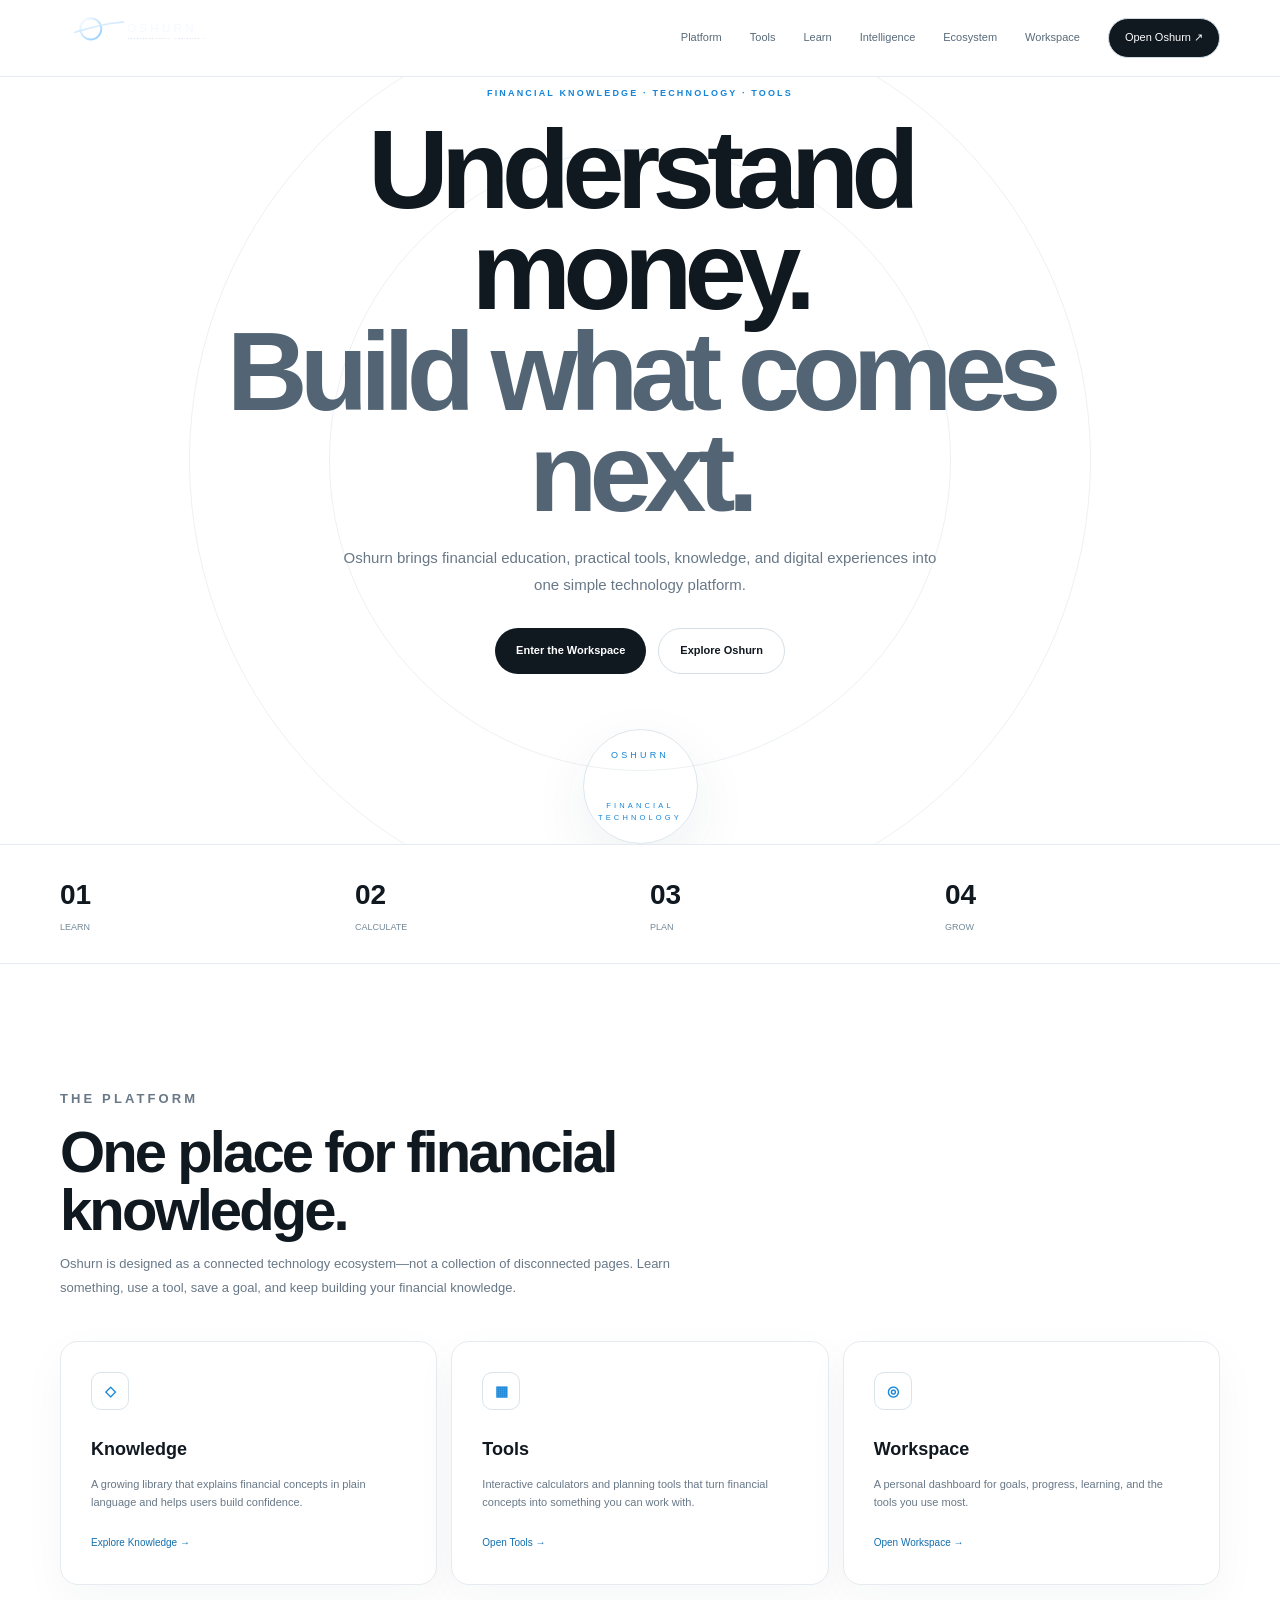
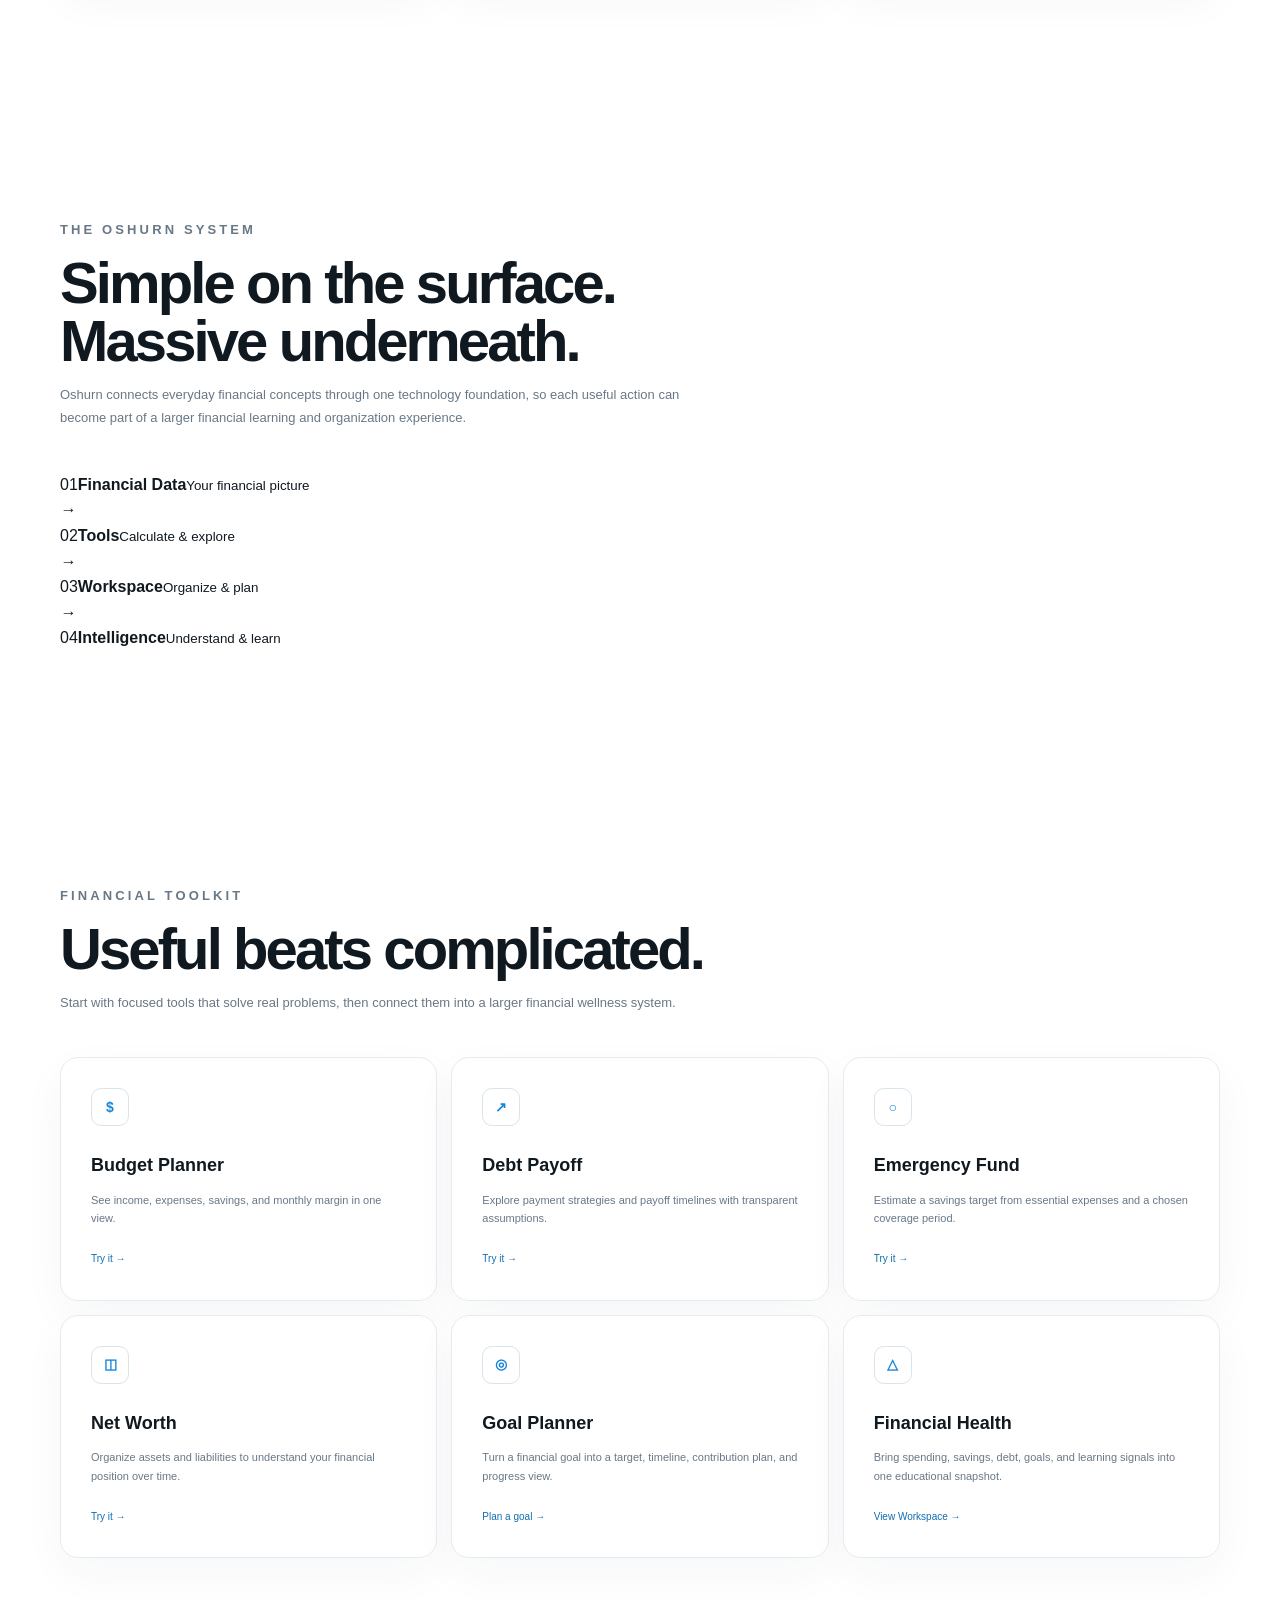
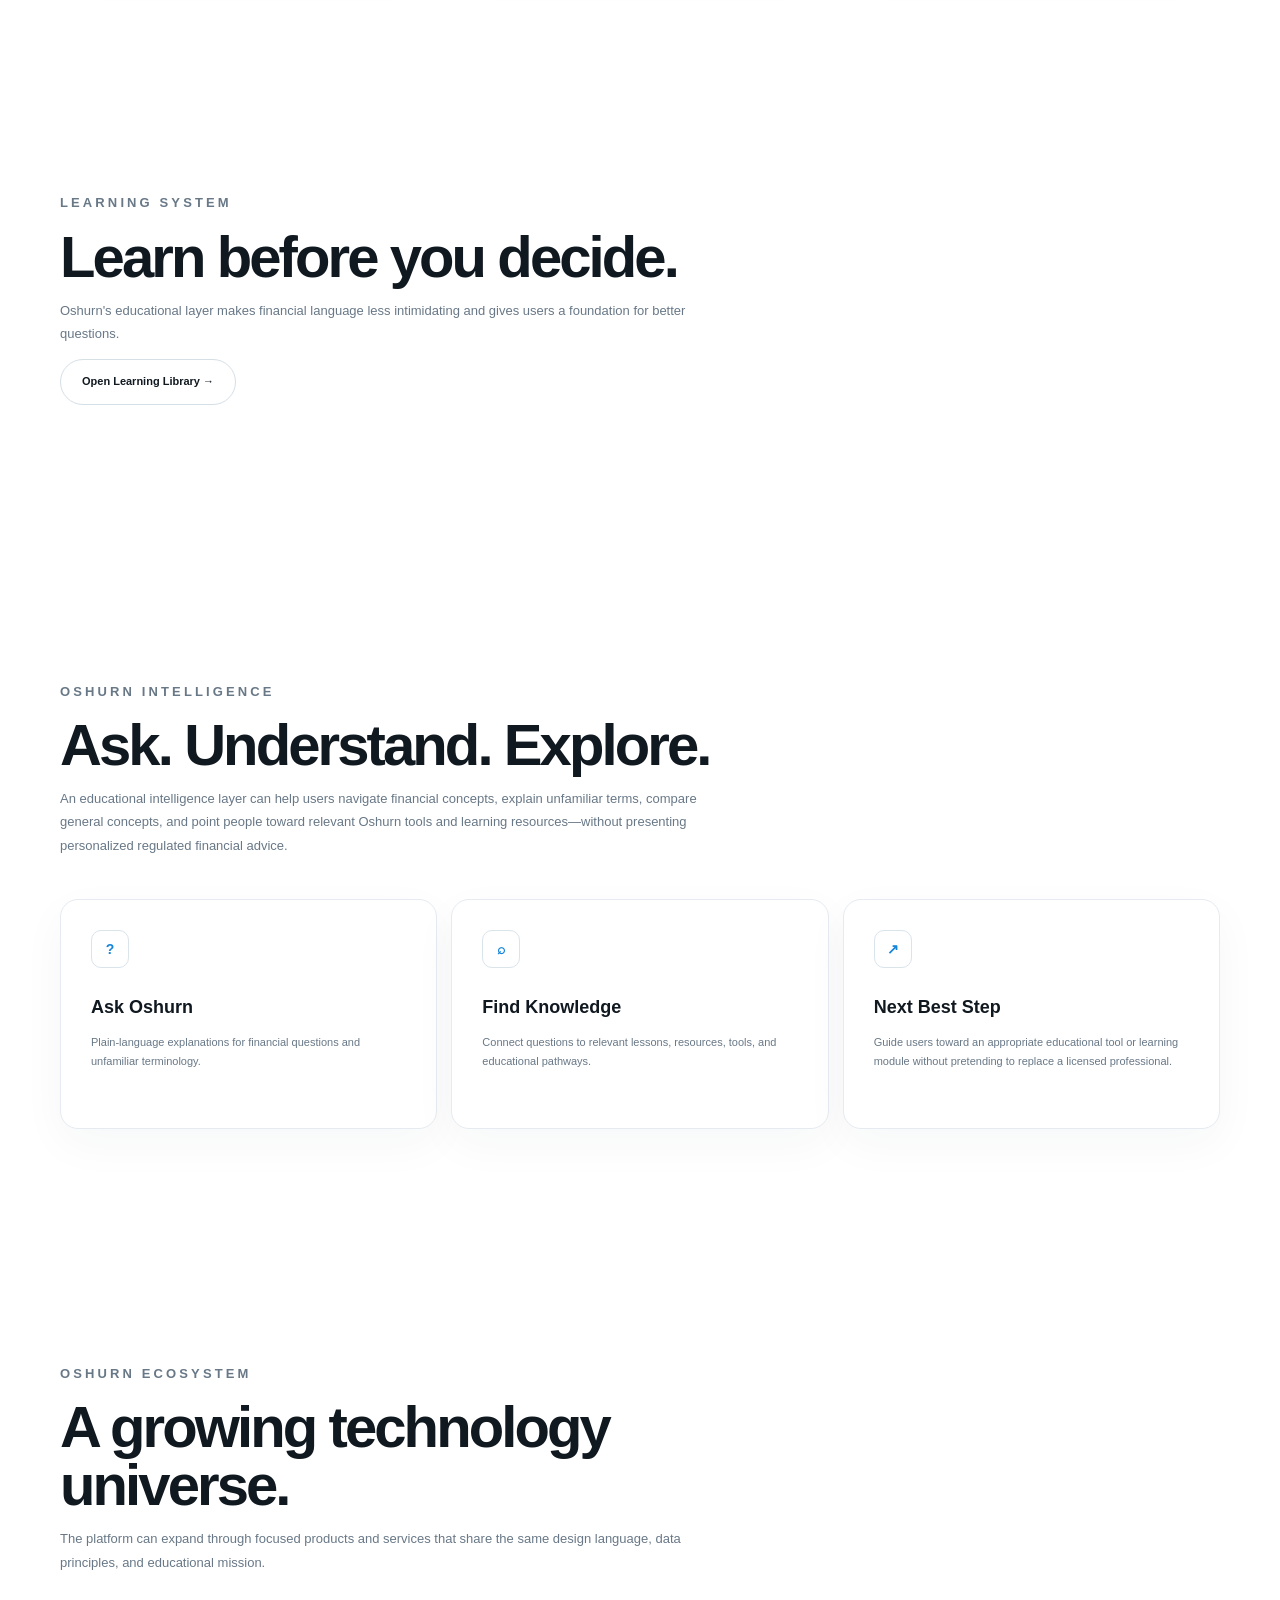
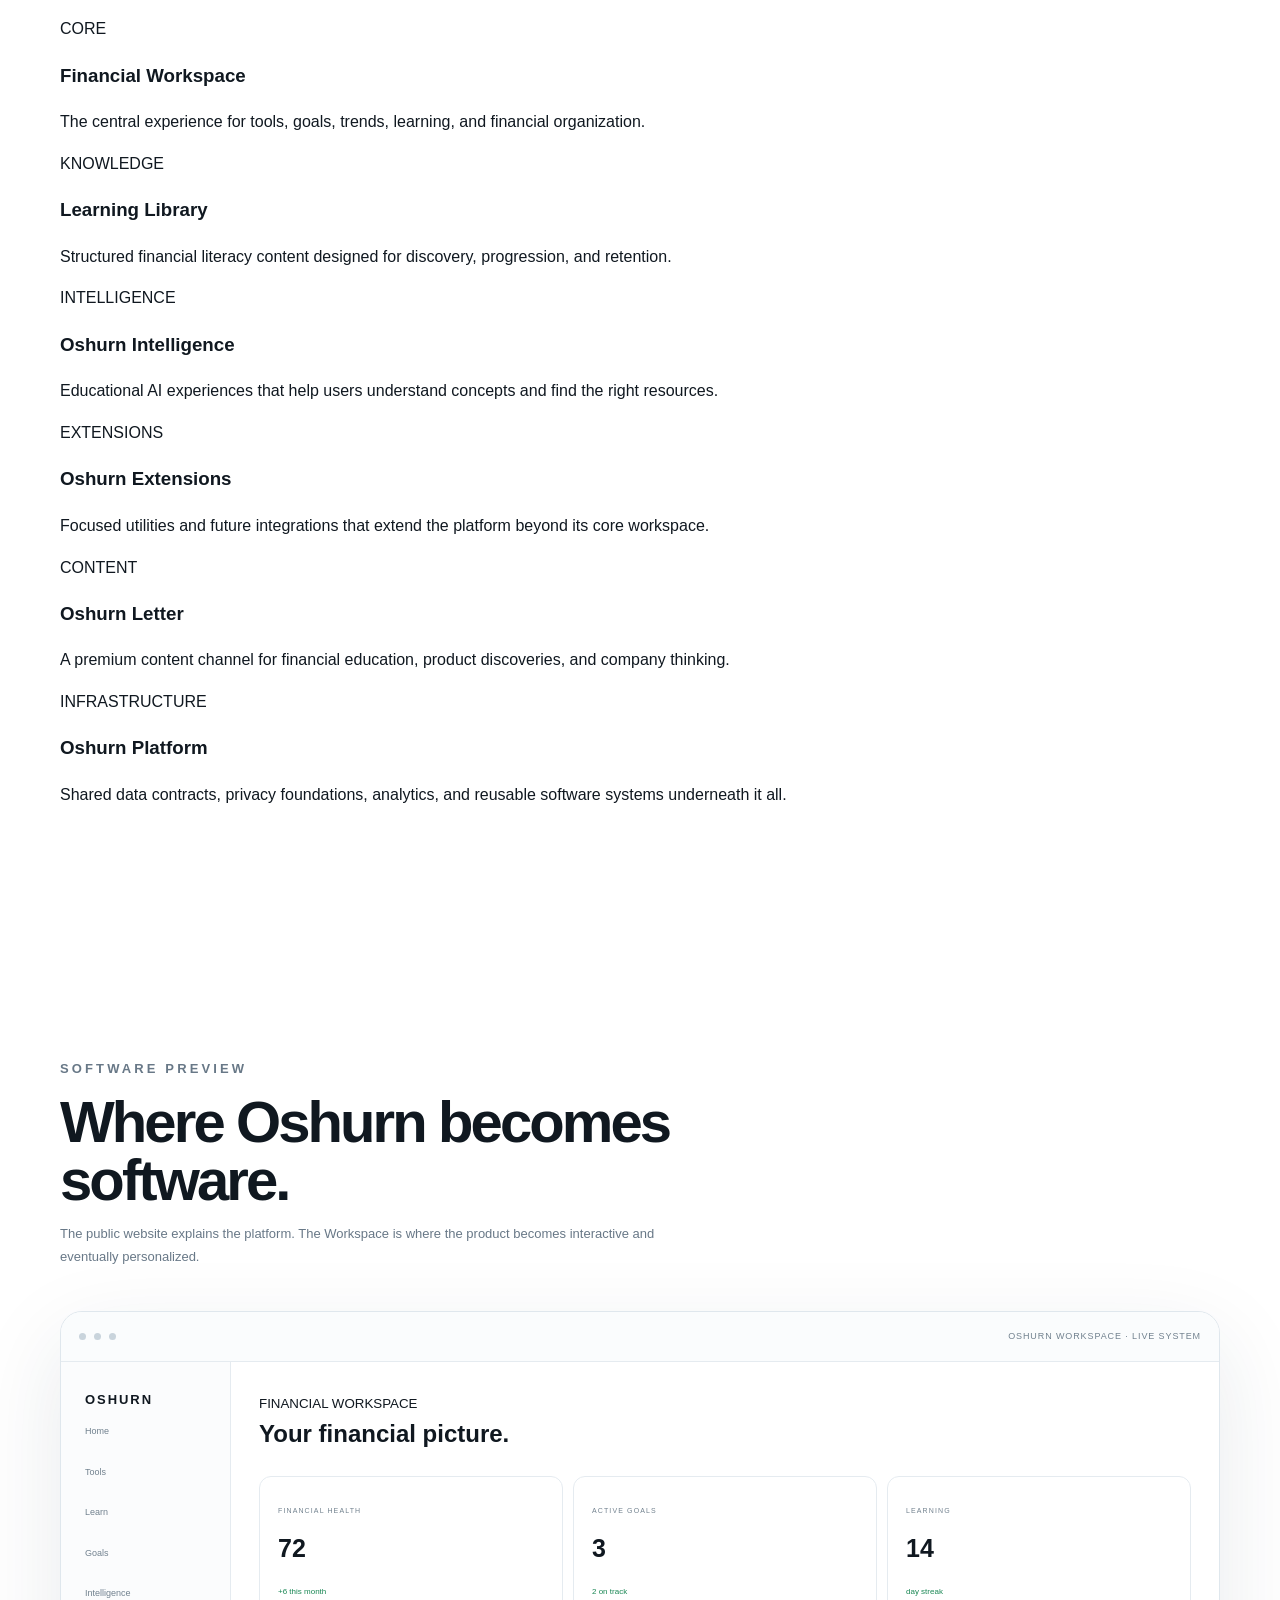
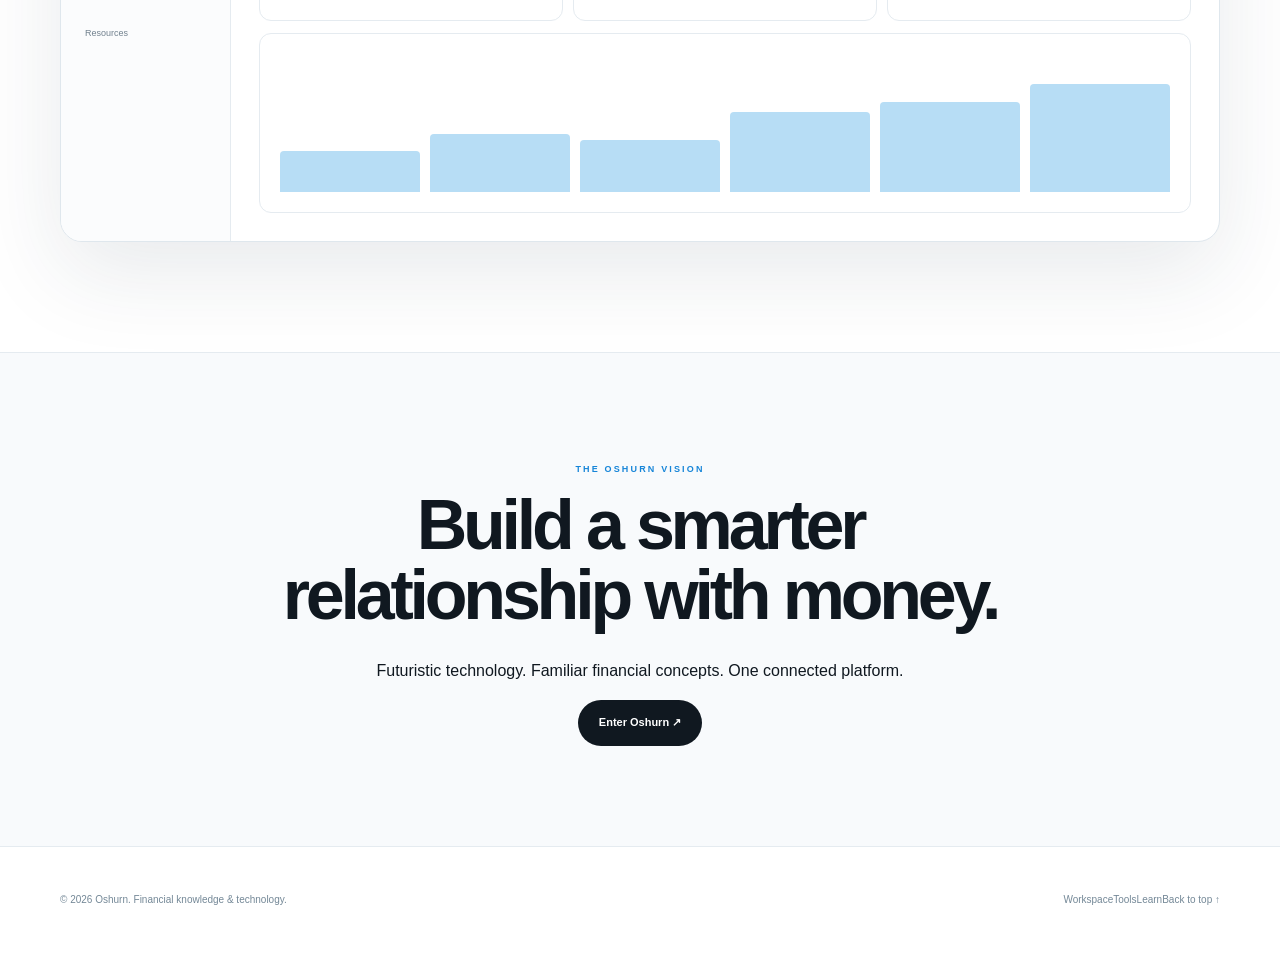
==== commit 03585a81: "Expand Oshurn public platform UI and ecosystem architecture" ====
--- a/index.html
+++ b/index.html
@@ -1 +1 @@
-<!doctype html><html lang="en"><head><meta charset="utf-8"><meta name="viewport" content="width=device-width,initial-scale=1"><meta name="description" content="Oshurn is a financial knowledge and technology platform built to make money easier to understand and act on."><meta name="theme-color" content="#ffffff"><title>Oshurn | Financial Knowledge & Technology</title><link rel="icon" href="oshurn-logo.svg" type="image/svg+xml"><link rel="stylesheet" href="platform.css"></head><body><header class="site-header"><div class="container nav-wrap"><a class="brand" href="#top"><img src="oshurn-logo.svg" alt="Oshurn"></a><nav class="desktop-nav"><a href="#platform">Platform</a><a href="#tools">Tools</a><a href="#learn">Learn</a><a href="#intelligence">Intelligence</a><a href="#workspace">Workspace</a><a class="nav-cta" href="app.html">Open Oshurn ↗</a></nav></div></header><main id="top"><section class="hero-tech"><div class="hero-copy"><p class="eyebrow">FINANCIAL KNOWLEDGE · TECHNOLOGY · TOOLS</p><h1>Understand money.<span>Build what comes next.</span></h1><p>Oshurn brings financial education, practical tools, knowledge, and digital experiences into one simple technology platform.</p><div class="actions"><a class="btn primary" href="app.html">Enter the Workspace</a><a class="btn outline" href="#platform">Explore Oshurn</a></div><div class="orb">OSHURN</div></div></section><div class="platform-band"><div class="container band-grid"><div><strong>01</strong><span>LEARN</span></div><div><strong>02</strong><span>CALCULATE</span></div><div><strong>03</strong><span>PLAN</span></div><div><strong>04</strong><span>GROW</span></div></div></div><section id="platform" class="section"><div class="container"><div class="section-head"><p class="eyebrow">THE PLATFORM</p><h2>One place for financial knowledge.</h2><p>Oshurn is designed as a connected technology ecosystem—not a collection of disconnected pages. Learn something, use a tool, save a goal, and keep building your financial knowledge.</p></div><div class="grid"><article class="card"><b>◇</b><h3>Knowledge</h3><p>A growing library that explains financial concepts in plain language and helps users build confidence.</p><a href="learn.html">Explore Knowledge →</a></article><article class="card"><b>▦</b><h3>Tools</h3><p>Interactive calculators and planning tools that turn financial concepts into something you can work with.</p><a href="tools.html">Open Tools →</a></article><article class="card"><b>◎</b><h3>Workspace</h3><p>A personal dashboard for goals, progress, learning, and the tools you use most.</p><a href="app.html">Open Workspace →</a></article></div></div></section><section id="tools" class="section"><div class="container"><div class="section-head"><p class="eyebrow">FINANCIAL TOOLKIT</p><h2>Useful beats complicated.</h2><p>Start with focused tools that solve real problems, then connect them into a larger financial wellness system.</p></div><div class="grid"><article class="card"><b>$</b><h3>Budget Planner</h3><p>See income, expenses, savings, and monthly margin in one view.</p><a href="tools.html#budget">Try it →</a></article><article class="card"><b>↗</b><h3>Debt Payoff</h3><p>Explore payment strategies and payoff timelines with transparent assumptions.</p><a href="tools.html#debt">Try it →</a></article><article class="card"><b>○</b><h3>Emergency Fund</h3><p>Estimate a savings target from essential expenses and a chosen coverage period.</p><a href="tools.html#emergency">Try it →</a></article><article class="card"><b>◫</b><h3>Net Worth</h3><p>Organize assets and liabilities to understand your financial position over time.</p><a href="tools.html#net-worth">Try it →</a></article><article class="card"><b>◎</b><h3>Goal Planner</h3><p>Turn a financial goal into a target, timeline, contribution plan, and progress view.</p><a href="app.html#goals">Plan a goal →</a></article><article class="card"><b>△</b><h3>Financial Health</h3><p>Bring spending, savings, debt, goals, and learning signals into one educational snapshot.</p><a href="app.html">View Workspace →</a></article></div></div></section><section id="learn" class="section"><div class="container"><div class="section-head"><p class="eyebrow">LEARNING SYSTEM</p><h2>Learn before you decide.</h2><p>Oshurn's educational layer makes financial language less intimidating and gives users a foundation for better questions.</p><a class="btn outline" href="learn.html">Open Learning Library →</a></div></div></section><section id="intelligence" class="section"><div class="container"><div class="section-head"><p class="eyebrow">OSHURN INTELLIGENCE</p><h2>Ask. Understand. Explore.</h2><p>An educational intelligence layer can help users navigate financial concepts, explain unfamiliar terms, compare general concepts, and point people toward relevant Oshurn tools and learning resources—without presenting personalized regulated financial advice.</p></div><div class="grid"><article class="card"><b>?</b><h3>Ask Oshurn</h3><p>Plain-language explanations for financial questions and unfamiliar terminology.</p></article><article class="card"><b>⌕</b><h3>Find Knowledge</h3><p>Connect questions to relevant lessons, resources, tools, and educational pathways.</p></article><article class="card"><b>↗</b><h3>Next Best Step</h3><p>Guide users toward an appropriate educational tool or learning module without pretending to replace a licensed professional.</p></article></div></div></section><section id="workspace" class="section"><div class="container"><div class="section-head"><p class="eyebrow">SOFTWARE PREVIEW</p><h2>Where Oshurn becomes software.</h2><p>The public website explains the platform. The Workspace is where the product becomes interactive and eventually personalized.</p></div><div class="workspace-preview"><div class="window-bar"><i class="dot"></i><i class="dot"></i><i class="dot"></i><span>OSHURN WORKSPACE</span></div><div class="preview-grid"><aside class="preview-side"><strong>OSHURN</strong><i>Home</i><i>Tools</i><i>Learn</i><i>Goals</i><i>Resources</i></aside><div class="preview-main"><h3>Your financial picture.</h3><div class="preview-metrics"><div class="metric"><small>FINANCIAL HEALTH</small><strong>72</strong><em>+6 this month</em></div><div class="metric"><small>ACTIVE GOALS</small><strong>3</strong><em>2 on track</em></div><div class="metric"><small>LEARNING</small><strong>14</strong><em>day streak</em></div></div><div class="bar-chart"><i></i><i></i><i></i><i></i><i></i><i></i></div></div></div></div></div></section><section class="cta"><div class="container"><p class="eyebrow">THE OSHURN VISION</p><h2>Build a smarter relationship with money.</h2><a class="btn primary" href="app.html">Enter Oshurn ↗</a></div></section></main><footer class="footer"><div class="container footer-row"><span>© 2026 Oshurn. Financial knowledge & technology.</span><div><a href="app.html">Workspace</a><a href="tools.html">Tools</a><a href="learn.html">Learn</a><a href="#top">Back to top ↑</a></div></div></footer></body></html>+<!doctype html><html lang="en"><head><meta charset="utf-8"><meta name="viewport" content="width=device-width,initial-scale=1"><meta name="description" content="Oshurn is a financial knowledge and technology platform built to make money easier to understand and act on."><meta name="theme-color" content="#ffffff"><title>Oshurn | Financial Knowledge & Technology</title><link rel="icon" href="oshurn-logo.svg" type="image/svg+xml"><link rel="stylesheet" href="platform.css"></head><body><header class="site-header"><div class="container nav-wrap"><a class="brand" href="#top"><img src="oshurn-logo.svg" alt="Oshurn"></a><nav class="desktop-nav"><a href="#platform">Platform</a><a href="#tools">Tools</a><a href="#learn">Learn</a><a href="#intelligence">Intelligence</a><a href="#ecosystem">Ecosystem</a><a href="#workspace">Workspace</a><a class="nav-cta" href="app.html">Open Oshurn ↗</a></nav></div></header><main id="top"><section class="hero-tech"><div class="hero-copy"><p class="eyebrow">FINANCIAL KNOWLEDGE · TECHNOLOGY · TOOLS</p><h1>Understand money.<span>Build what comes next.</span></h1><p>Oshurn brings financial education, practical tools, knowledge, and digital experiences into one simple technology platform.</p><div class="actions"><a class="btn primary" href="app.html">Enter the Workspace</a><a class="btn outline" href="#platform">Explore Oshurn</a></div><div class="orb"><span>OSHURN</span><small>FINANCIAL TECHNOLOGY</small></div></div></section><div class="platform-band"><div class="container band-grid"><div><strong>01</strong><span>LEARN</span></div><div><strong>02</strong><span>CALCULATE</span></div><div><strong>03</strong><span>PLAN</span></div><div><strong>04</strong><span>GROW</span></div></div></div><section id="platform" class="section"><div class="container"><div class="section-head"><p class="eyebrow">THE PLATFORM</p><h2>One place for financial knowledge.</h2><p>Oshurn is designed as a connected technology ecosystem—not a collection of disconnected pages. Learn something, use a tool, save a goal, and keep building your financial knowledge.</p></div><div class="grid"><article class="card"><b>◇</b><h3>Knowledge</h3><p>A growing library that explains financial concepts in plain language and helps users build confidence.</p><a href="learn.html">Explore Knowledge →</a></article><article class="card"><b>▦</b><h3>Tools</h3><p>Interactive calculators and planning tools that turn financial concepts into something you can work with.</p><a href="tools.html">Open Tools →</a></article><article class="card"><b>◎</b><h3>Workspace</h3><p>A personal dashboard for goals, progress, learning, and the tools you use most.</p><a href="app.html">Open Workspace →</a></article></div></div></section><section class="section architecture"><div class="container"><div class="section-head"><p class="eyebrow">THE OSHURN SYSTEM</p><h2>Simple on the surface. Massive underneath.</h2><p>Oshurn connects everyday financial concepts through one technology foundation, so each useful action can become part of a larger financial learning and organization experience.</p></div><div class="system-map"><div><span>01</span><strong>Financial Data</strong><small>Your financial picture</small></div><i>→</i><div><span>02</span><strong>Tools</strong><small>Calculate & explore</small></div><i>→</i><div><span>03</span><strong>Workspace</strong><small>Organize & plan</small></div><i>→</i><div><span>04</span><strong>Intelligence</strong><small>Understand & learn</small></div></div></div></section><section id="tools" class="section"><div class="container"><div class="section-head"><p class="eyebrow">FINANCIAL TOOLKIT</p><h2>Useful beats complicated.</h2><p>Start with focused tools that solve real problems, then connect them into a larger financial wellness system.</p></div><div class="grid"><article class="card"><b>$</b><h3>Budget Planner</h3><p>See income, expenses, savings, and monthly margin in one view.</p><a href="tools.html#budget">Try it →</a></article><article class="card"><b>↗</b><h3>Debt Payoff</h3><p>Explore payment strategies and payoff timelines with transparent assumptions.</p><a href="tools.html#debt">Try it →</a></article><article class="card"><b>○</b><h3>Emergency Fund</h3><p>Estimate a savings target from essential expenses and a chosen coverage period.</p><a href="tools.html#emergency">Try it →</a></article><article class="card"><b>◫</b><h3>Net Worth</h3><p>Organize assets and liabilities to understand your financial position over time.</p><a href="tools.html#net-worth">Try it →</a></article><article class="card"><b>◎</b><h3>Goal Planner</h3><p>Turn a financial goal into a target, timeline, contribution plan, and progress view.</p><a href="app.html#goals">Plan a goal →</a></article><article class="card"><b>△</b><h3>Financial Health</h3><p>Bring spending, savings, debt, goals, and learning signals into one educational snapshot.</p><a href="app.html">View Workspace →</a></article></div></div></section><section id="learn" class="section"><div class="container"><div class="section-head"><p class="eyebrow">LEARNING SYSTEM</p><h2>Learn before you decide.</h2><p>Oshurn's educational layer makes financial language less intimidating and gives users a foundation for better questions.</p><a class="btn outline" href="learn.html">Open Learning Library →</a></div></div></section><section id="intelligence" class="section"><div class="container"><div class="section-head"><p class="eyebrow">OSHURN INTELLIGENCE</p><h2>Ask. Understand. Explore.</h2><p>An educational intelligence layer can help users navigate financial concepts, explain unfamiliar terms, compare general concepts, and point people toward relevant Oshurn tools and learning resources—without presenting personalized regulated financial advice.</p></div><div class="grid"><article class="card"><b>?</b><h3>Ask Oshurn</h3><p>Plain-language explanations for financial questions and unfamiliar terminology.</p></article><article class="card"><b>⌕</b><h3>Find Knowledge</h3><p>Connect questions to relevant lessons, resources, tools, and educational pathways.</p></article><article class="card"><b>↗</b><h3>Next Best Step</h3><p>Guide users toward an appropriate educational tool or learning module without pretending to replace a licensed professional.</p></article></div></div></section><section id="ecosystem" class="section ecosystem"><div class="container"><div class="section-head"><p class="eyebrow">OSHURN ECOSYSTEM</p><h2>A growing technology universe.</h2><p>The platform can expand through focused products and services that share the same design language, data principles, and educational mission.</p></div><div class="ecosystem-grid"><article><span>CORE</span><h3>Financial Workspace</h3><p>The central experience for tools, goals, trends, learning, and financial organization.</p></article><article><span>KNOWLEDGE</span><h3>Learning Library</h3><p>Structured financial literacy content designed for discovery, progression, and retention.</p></article><article><span>INTELLIGENCE</span><h3>Oshurn Intelligence</h3><p>Educational AI experiences that help users understand concepts and find the right resources.</p></article><article><span>EXTENSIONS</span><h3>Oshurn Extensions</h3><p>Focused utilities and future integrations that extend the platform beyond its core workspace.</p></article><article><span>CONTENT</span><h3>Oshurn Letter</h3><p>A premium content channel for financial education, product discoveries, and company thinking.</p></article><article><span>INFRASTRUCTURE</span><h3>Oshurn Platform</h3><p>Shared data contracts, privacy foundations, analytics, and reusable software systems underneath it all.</p></article></div></div></section><section id="workspace" class="section"><div class="container"><div class="section-head"><p class="eyebrow">SOFTWARE PREVIEW</p><h2>Where Oshurn becomes software.</h2><p>The public website explains the platform. The Workspace is where the product becomes interactive and eventually personalized.</p></div><div class="workspace-preview"><div class="window-bar"><i class="dot"></i><i class="dot"></i><i class="dot"></i><span>OSHURN WORKSPACE · LIVE SYSTEM</span></div><div class="preview-grid"><aside class="preview-side"><strong>OSHURN</strong><i>Home</i><i>Tools</i><i>Learn</i><i>Goals</i><i>Intelligence</i><i>Resources</i></aside><div class="preview-main"><div class="preview-title"><small>FINANCIAL WORKSPACE</small><h3>Your financial picture.</h3></div><div class="preview-metrics"><div class="metric"><small>FINANCIAL HEALTH</small><strong>72</strong><em>+6 this month</em></div><div class="metric"><small>ACTIVE GOALS</small><strong>3</strong><em>2 on track</em></div><div class="metric"><small>LEARNING</small><strong>14</strong><em>day streak</em></div></div><div class="bar-chart"><i></i><i></i><i></i><i></i><i></i><i></i></div></div></div></div></div></section><section class="cta"><div class="container"><p class="eyebrow">THE OSHURN VISION</p><h2>Build a smarter relationship with money.</h2><p class="cta-copy">Futuristic technology. Familiar financial concepts. One connected platform.</p><a class="btn primary" href="app.html">Enter Oshurn ↗</a></div></section></main><footer class="footer"><div class="container footer-row"><span>© 2026 Oshurn. Financial knowledge & technology.</span><div><a href="app.html">Workspace</a><a href="tools.html">Tools</a><a href="learn.html">Learn</a><a href="#top">Back to top ↑</a></div></div></footer></body></html>
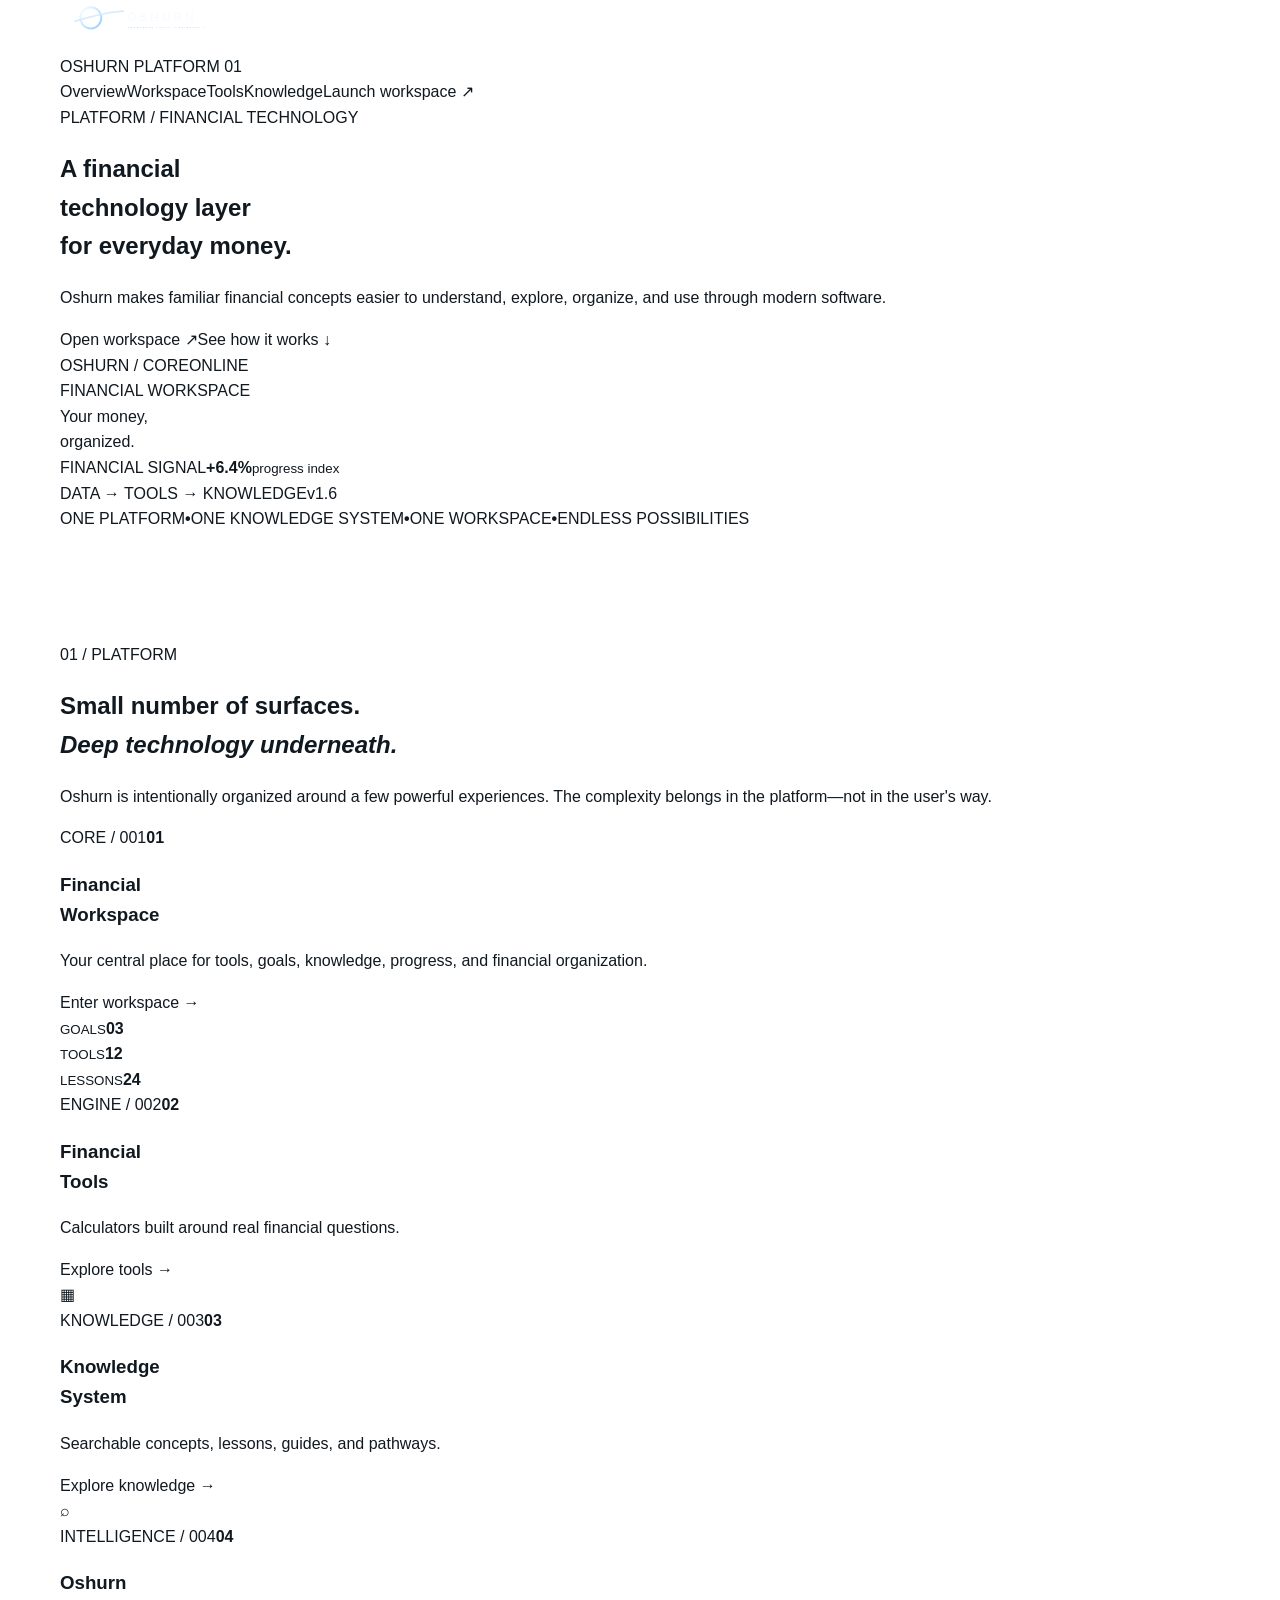
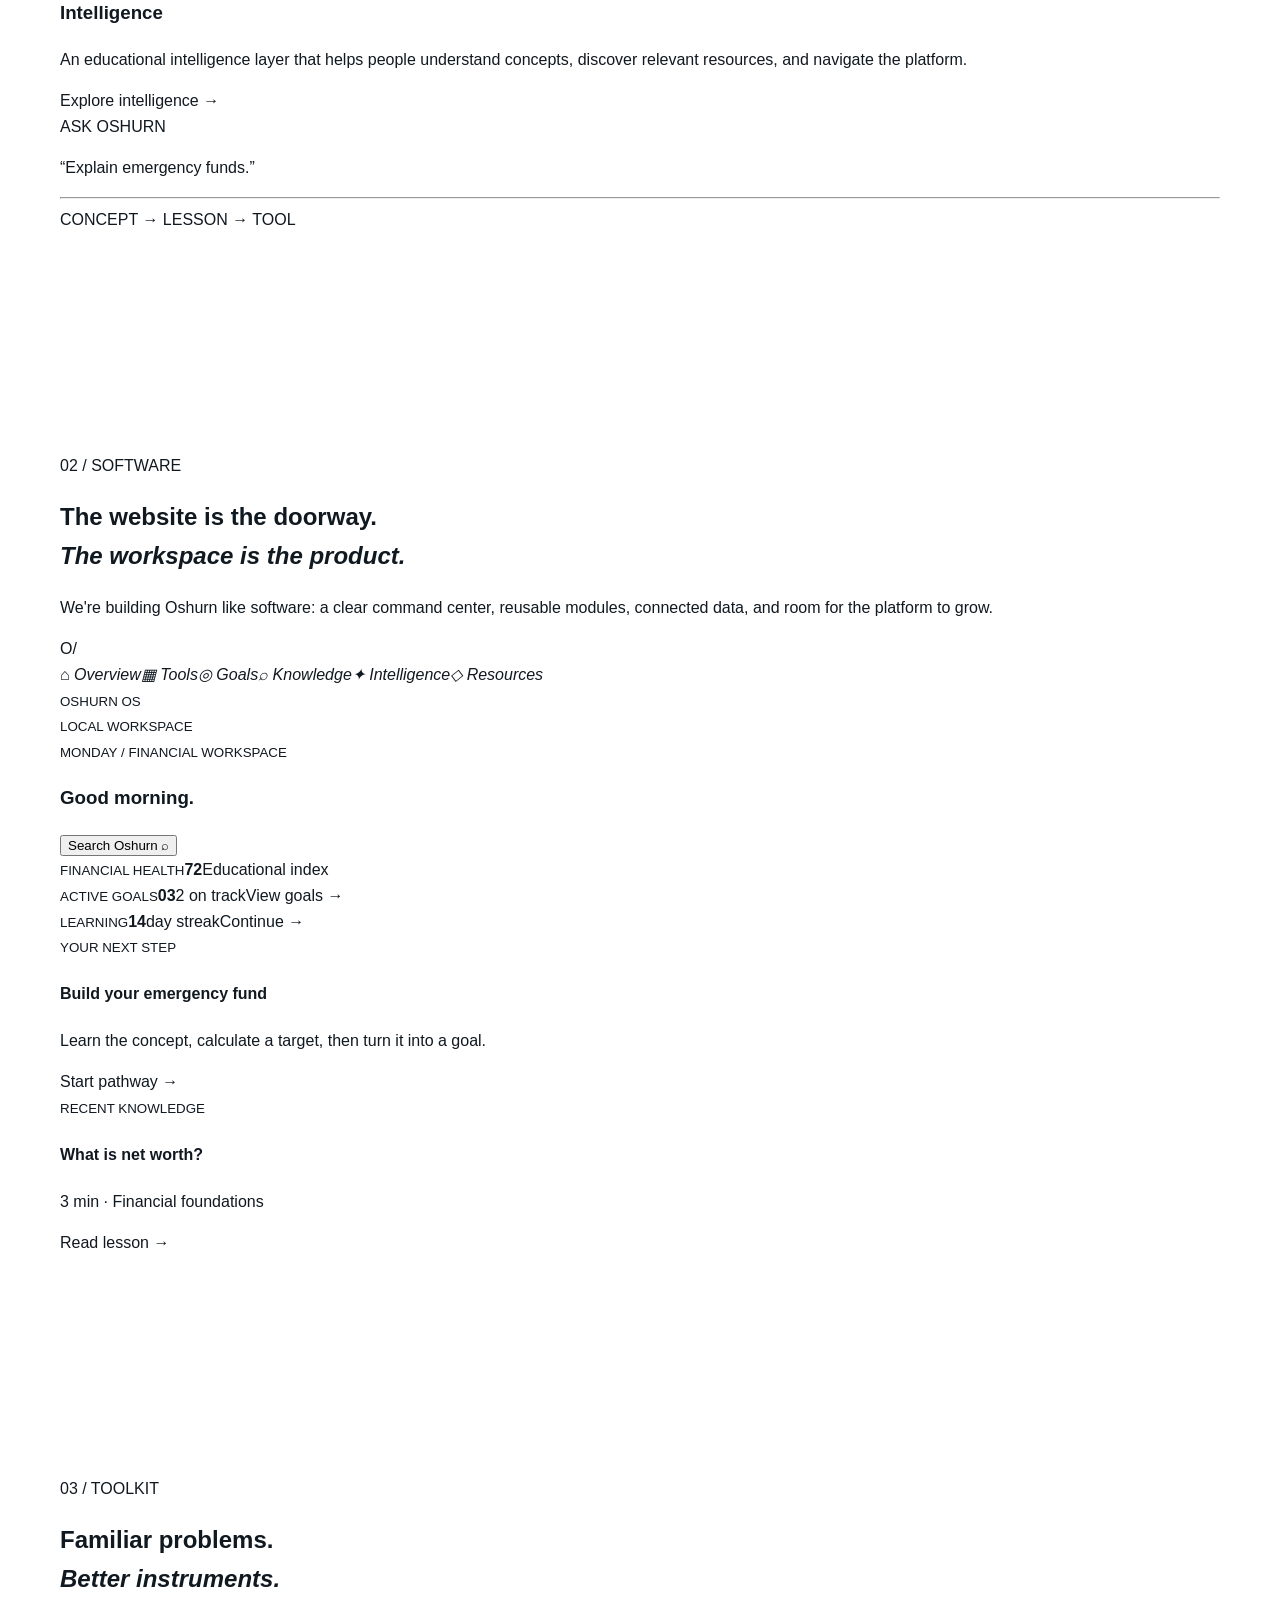
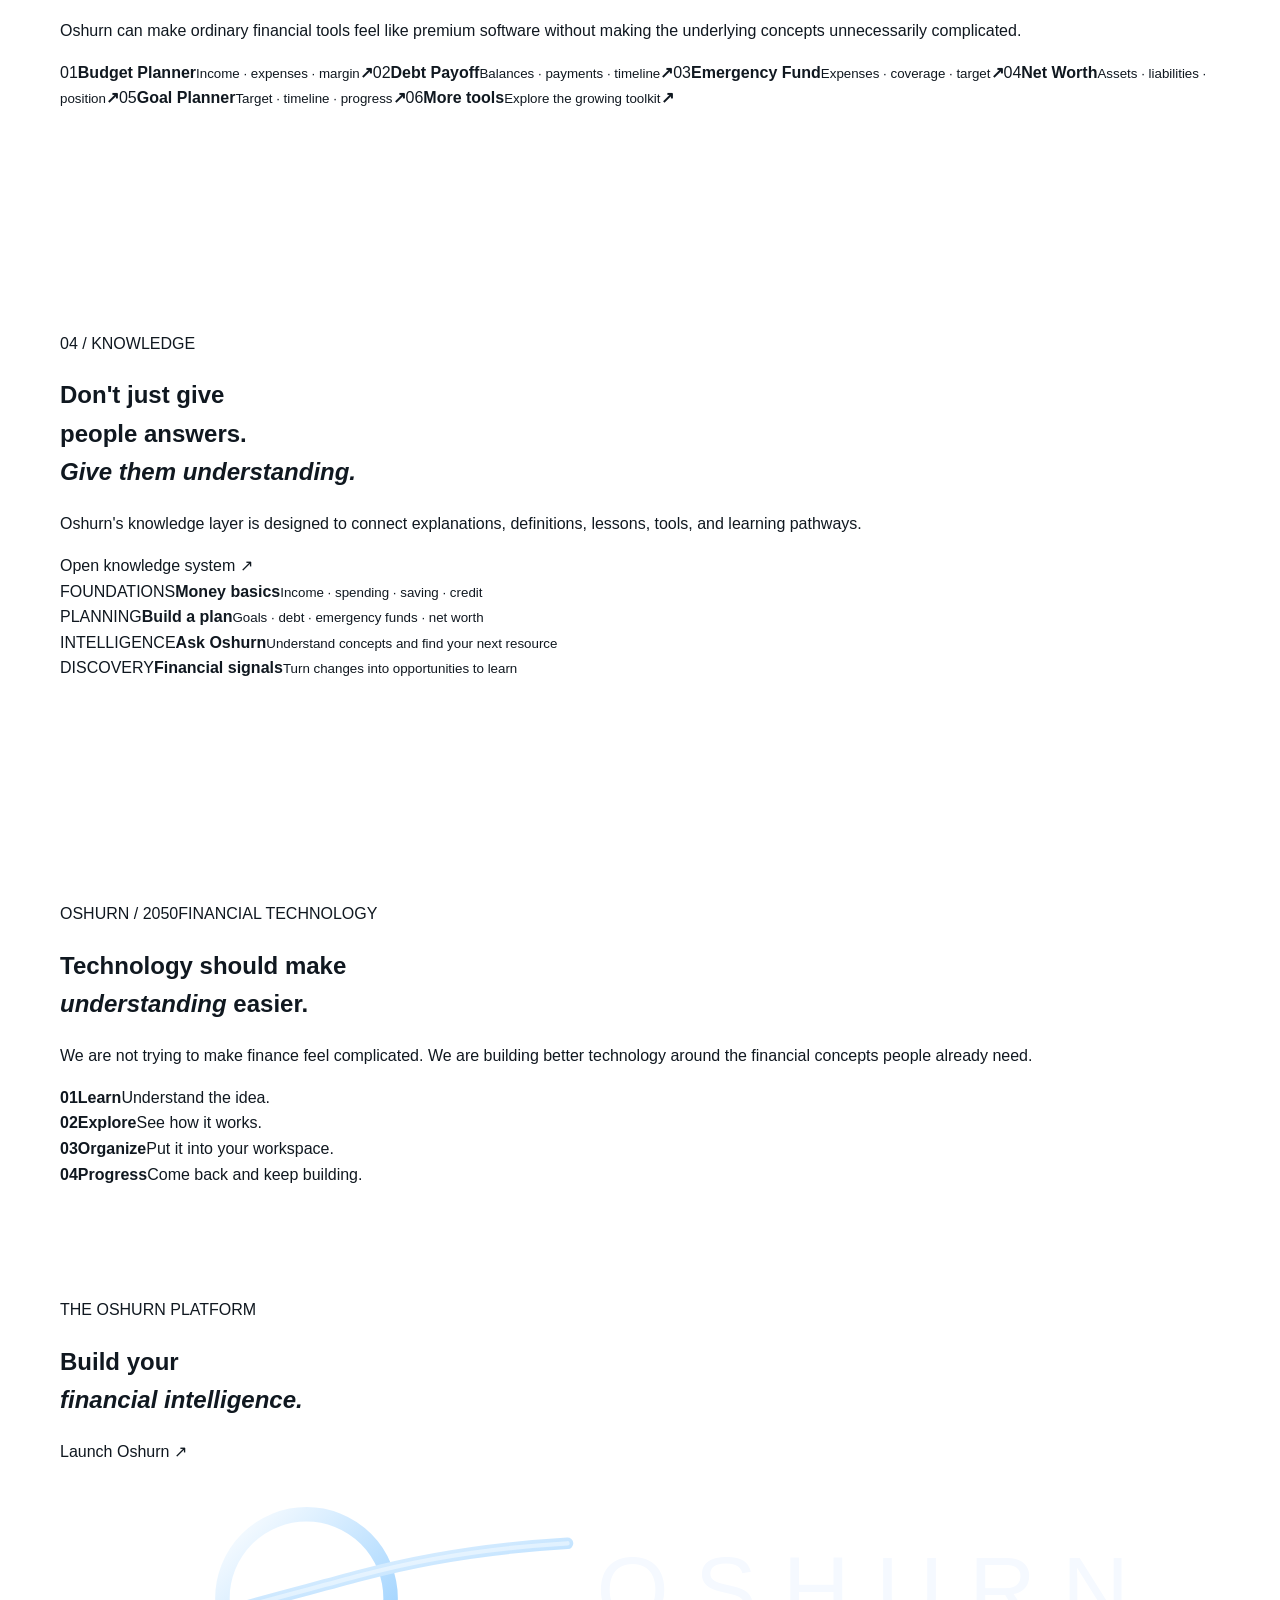
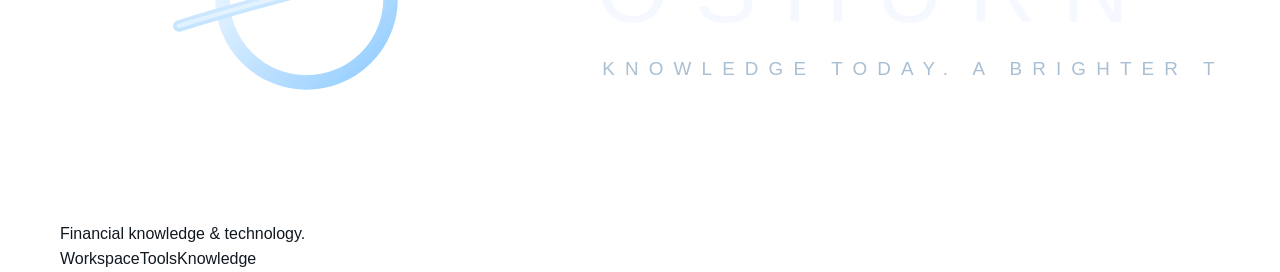
==== commit 12710516: "Redesign Oshurn public UI into a more organized software-first fintech experience" ====
--- a/index.html
+++ b/index.html
@@ -1 +1 @@
-<!doctype html><html lang="en"><head><meta charset="utf-8"><meta name="viewport" content="width=device-width,initial-scale=1"><meta name="description" content="Oshurn is a financial knowledge and technology platform built to make money easier to understand and act on."><meta name="theme-color" content="#ffffff"><title>Oshurn | Financial Knowledge & Technology</title><link rel="icon" href="oshurn-logo.svg" type="image/svg+xml"><link rel="stylesheet" href="platform.css"></head><body><header class="site-header"><div class="container nav-wrap"><a class="brand" href="#top"><img src="oshurn-logo.svg" alt="Oshurn"></a><nav class="desktop-nav"><a href="#platform">Platform</a><a href="#tools">Tools</a><a href="#learn">Learn</a><a href="#intelligence">Intelligence</a><a href="#ecosystem">Ecosystem</a><a href="#workspace">Workspace</a><a class="nav-cta" href="app.html">Open Oshurn ↗</a></nav></div></header><main id="top"><section class="hero-tech"><div class="hero-copy"><p class="eyebrow">FINANCIAL KNOWLEDGE · TECHNOLOGY · TOOLS</p><h1>Understand money.<span>Build what comes next.</span></h1><p>Oshurn brings financial education, practical tools, knowledge, and digital experiences into one simple technology platform.</p><div class="actions"><a class="btn primary" href="app.html">Enter the Workspace</a><a class="btn outline" href="#platform">Explore Oshurn</a></div><div class="orb"><span>OSHURN</span><small>FINANCIAL TECHNOLOGY</small></div></div></section><div class="platform-band"><div class="container band-grid"><div><strong>01</strong><span>LEARN</span></div><div><strong>02</strong><span>CALCULATE</span></div><div><strong>03</strong><span>PLAN</span></div><div><strong>04</strong><span>GROW</span></div></div></div><section id="platform" class="section"><div class="container"><div class="section-head"><p class="eyebrow">THE PLATFORM</p><h2>One place for financial knowledge.</h2><p>Oshurn is designed as a connected technology ecosystem—not a collection of disconnected pages. Learn something, use a tool, save a goal, and keep building your financial knowledge.</p></div><div class="grid"><article class="card"><b>◇</b><h3>Knowledge</h3><p>A growing library that explains financial concepts in plain language and helps users build confidence.</p><a href="learn.html">Explore Knowledge →</a></article><article class="card"><b>▦</b><h3>Tools</h3><p>Interactive calculators and planning tools that turn financial concepts into something you can work with.</p><a href="tools.html">Open Tools →</a></article><article class="card"><b>◎</b><h3>Workspace</h3><p>A personal dashboard for goals, progress, learning, and the tools you use most.</p><a href="app.html">Open Workspace →</a></article></div></div></section><section class="section architecture"><div class="container"><div class="section-head"><p class="eyebrow">THE OSHURN SYSTEM</p><h2>Simple on the surface. Massive underneath.</h2><p>Oshurn connects everyday financial concepts through one technology foundation, so each useful action can become part of a larger financial learning and organization experience.</p></div><div class="system-map"><div><span>01</span><strong>Financial Data</strong><small>Your financial picture</small></div><i>→</i><div><span>02</span><strong>Tools</strong><small>Calculate & explore</small></div><i>→</i><div><span>03</span><strong>Workspace</strong><small>Organize & plan</small></div><i>→</i><div><span>04</span><strong>Intelligence</strong><small>Understand & learn</small></div></div></div></section><section id="tools" class="section"><div class="container"><div class="section-head"><p class="eyebrow">FINANCIAL TOOLKIT</p><h2>Useful beats complicated.</h2><p>Start with focused tools that solve real problems, then connect them into a larger financial wellness system.</p></div><div class="grid"><article class="card"><b>$</b><h3>Budget Planner</h3><p>See income, expenses, savings, and monthly margin in one view.</p><a href="tools.html#budget">Try it →</a></article><article class="card"><b>↗</b><h3>Debt Payoff</h3><p>Explore payment strategies and payoff timelines with transparent assumptions.</p><a href="tools.html#debt">Try it →</a></article><article class="card"><b>○</b><h3>Emergency Fund</h3><p>Estimate a savings target from essential expenses and a chosen coverage period.</p><a href="tools.html#emergency">Try it →</a></article><article class="card"><b>◫</b><h3>Net Worth</h3><p>Organize assets and liabilities to understand your financial position over time.</p><a href="tools.html#net-worth">Try it →</a></article><article class="card"><b>◎</b><h3>Goal Planner</h3><p>Turn a financial goal into a target, timeline, contribution plan, and progress view.</p><a href="app.html#goals">Plan a goal →</a></article><article class="card"><b>△</b><h3>Financial Health</h3><p>Bring spending, savings, debt, goals, and learning signals into one educational snapshot.</p><a href="app.html">View Workspace →</a></article></div></div></section><section id="learn" class="section"><div class="container"><div class="section-head"><p class="eyebrow">LEARNING SYSTEM</p><h2>Learn before you decide.</h2><p>Oshurn's educational layer makes financial language less intimidating and gives users a foundation for better questions.</p><a class="btn outline" href="learn.html">Open Learning Library →</a></div></div></section><section id="intelligence" class="section"><div class="container"><div class="section-head"><p class="eyebrow">OSHURN INTELLIGENCE</p><h2>Ask. Understand. Explore.</h2><p>An educational intelligence layer can help users navigate financial concepts, explain unfamiliar terms, compare general concepts, and point people toward relevant Oshurn tools and learning resources—without presenting personalized regulated financial advice.</p></div><div class="grid"><article class="card"><b>?</b><h3>Ask Oshurn</h3><p>Plain-language explanations for financial questions and unfamiliar terminology.</p></article><article class="card"><b>⌕</b><h3>Find Knowledge</h3><p>Connect questions to relevant lessons, resources, tools, and educational pathways.</p></article><article class="card"><b>↗</b><h3>Next Best Step</h3><p>Guide users toward an appropriate educational tool or learning module without pretending to replace a licensed professional.</p></article></div></div></section><section id="ecosystem" class="section ecosystem"><div class="container"><div class="section-head"><p class="eyebrow">OSHURN ECOSYSTEM</p><h2>A growing technology universe.</h2><p>The platform can expand through focused products and services that share the same design language, data principles, and educational mission.</p></div><div class="ecosystem-grid"><article><span>CORE</span><h3>Financial Workspace</h3><p>The central experience for tools, goals, trends, learning, and financial organization.</p></article><article><span>KNOWLEDGE</span><h3>Learning Library</h3><p>Structured financial literacy content designed for discovery, progression, and retention.</p></article><article><span>INTELLIGENCE</span><h3>Oshurn Intelligence</h3><p>Educational AI experiences that help users understand concepts and find the right resources.</p></article><article><span>EXTENSIONS</span><h3>Oshurn Extensions</h3><p>Focused utilities and future integrations that extend the platform beyond its core workspace.</p></article><article><span>CONTENT</span><h3>Oshurn Letter</h3><p>A premium content channel for financial education, product discoveries, and company thinking.</p></article><article><span>INFRASTRUCTURE</span><h3>Oshurn Platform</h3><p>Shared data contracts, privacy foundations, analytics, and reusable software systems underneath it all.</p></article></div></div></section><section id="workspace" class="section"><div class="container"><div class="section-head"><p class="eyebrow">SOFTWARE PREVIEW</p><h2>Where Oshurn becomes software.</h2><p>The public website explains the platform. The Workspace is where the product becomes interactive and eventually personalized.</p></div><div class="workspace-preview"><div class="window-bar"><i class="dot"></i><i class="dot"></i><i class="dot"></i><span>OSHURN WORKSPACE · LIVE SYSTEM</span></div><div class="preview-grid"><aside class="preview-side"><strong>OSHURN</strong><i>Home</i><i>Tools</i><i>Learn</i><i>Goals</i><i>Intelligence</i><i>Resources</i></aside><div class="preview-main"><div class="preview-title"><small>FINANCIAL WORKSPACE</small><h3>Your financial picture.</h3></div><div class="preview-metrics"><div class="metric"><small>FINANCIAL HEALTH</small><strong>72</strong><em>+6 this month</em></div><div class="metric"><small>ACTIVE GOALS</small><strong>3</strong><em>2 on track</em></div><div class="metric"><small>LEARNING</small><strong>14</strong><em>day streak</em></div></div><div class="bar-chart"><i></i><i></i><i></i><i></i><i></i><i></i></div></div></div></div></div></section><section class="cta"><div class="container"><p class="eyebrow">THE OSHURN VISION</p><h2>Build a smarter relationship with money.</h2><p class="cta-copy">Futuristic technology. Familiar financial concepts. One connected platform.</p><a class="btn primary" href="app.html">Enter Oshurn ↗</a></div></section></main><footer class="footer"><div class="container footer-row"><span>© 2026 Oshurn. Financial knowledge & technology.</span><div><a href="app.html">Workspace</a><a href="tools.html">Tools</a><a href="learn.html">Learn</a><a href="#top">Back to top ↑</a></div></div></footer></body></html>+<!doctype html><html lang="en"><head><meta charset="utf-8"><meta name="viewport" content="width=device-width,initial-scale=1"><meta name="description" content="Oshurn is a financial technology platform for understanding, organizing, and exploring money."><meta name="theme-color" content="#f6f8fa"><title>Oshurn — Financial Technology</title><link rel="icon" href="oshurn-logo.svg" type="image/svg+xml"><link rel="stylesheet" href="platform.css"></head><body><header class="topbar"><div class="container topbar-inner"><a class="brand" href="#top"><img src="oshurn-logo.svg" alt="Oshurn"></a><div class="product-label">OSHURN PLATFORM <span>01</span></div><nav><a href="#overview">Overview</a><a href="#workspace">Workspace</a><a href="#tools">Tools</a><a href="#knowledge">Knowledge</a><a href="app.html" class="launch">Launch workspace ↗</a></nav></div></header><main id="top"><section class="command-hero"><div class="container hero-grid"><div class="hero-main"><div class="status"><i></i> PLATFORM / FINANCIAL TECHNOLOGY</div><h1>A financial<br><strong>technology layer</strong><br>for everyday money.</h1><p class="hero-lede">Oshurn makes familiar financial concepts easier to understand, explore, organize, and use through modern software.</p><div class="hero-actions"><a class="button dark" href="app.html">Open workspace <span>↗</span></a><a class="text-link" href="#overview">See how it works <span>↓</span></a></div></div><div class="hero-console"><div class="console-head"><span>OSHURN / CORE</span><span>ONLINE</span></div><div class="console-body"><div class="console-kicker">FINANCIAL WORKSPACE</div><div class="console-title">Your money,<br>organized.</div><div class="signal"><span>FINANCIAL SIGNAL</span><b>+6.4%</b><small>progress index</small></div><div class="spark"><i></i><i></i><i></i><i></i><i></i><i></i><i></i><i></i></div><div class="console-footer"><span>DATA → TOOLS → KNOWLEDGE</span><span>v1.6</span></div></div></div></div></section><section class="ticker"><div class="container ticker-row"><span>ONE PLATFORM</span><b>•</b><span>ONE KNOWLEDGE SYSTEM</span><b>•</b><span>ONE WORKSPACE</span><b>•</b><span>ENDLESS POSSIBILITIES</span></div></section><section id="overview" class="section overview"><div class="container"><div class="section-intro"><div class="section-number">01 / PLATFORM</div><div><h2>Small number of surfaces.<br><em>Deep technology underneath.</em></h2><p>Oshurn is intentionally organized around a few powerful experiences. The complexity belongs in the platform—not in the user's way.</p></div></div><div class="module-grid"><article class="module module-large"><div class="module-top"><span>CORE / 001</span><b>01</b></div><h3>Financial<br>Workspace</h3><p>Your central place for tools, goals, knowledge, progress, and financial organization.</p><a href="app.html">Enter workspace →</a><div class="mini-dashboard"><div><small>GOALS</small><strong>03</strong></div><div><small>TOOLS</small><strong>12</strong></div><div><small>LESSONS</small><strong>24</strong></div></div></article><article class="module"><div class="module-top"><span>ENGINE / 002</span><b>02</b></div><h3>Financial<br>Tools</h3><p>Calculators built around real financial questions.</p><a href="tools.html">Explore tools →</a><div class="module-mark">▦</div></article><article class="module"><div class="module-top"><span>KNOWLEDGE / 003</span><b>03</b></div><h3>Knowledge<br>System</h3><p>Searchable concepts, lessons, guides, and pathways.</p><a href="learn.html">Explore knowledge →</a><div class="module-mark">⌕</div></article><article class="module wide"><div class="module-top"><span>INTELLIGENCE / 004</span><b>04</b></div><div class="wide-content"><div><h3>Oshurn<br>Intelligence</h3><p>An educational intelligence layer that helps people understand concepts, discover relevant resources, and navigate the platform.</p><a href="#knowledge">Explore intelligence →</a></div><div class="ai-terminal"><div>ASK OSHURN</div><p>“Explain emergency funds.”</p><hr><span>CONCEPT → LESSON → TOOL</span></div></div></article></div></div></section><section id="workspace" class="section workspace"><div class="container"><div class="section-intro"><div class="section-number">02 / SOFTWARE</div><div><h2>The website is the doorway.<br><em>The workspace is the product.</em></h2><p>We're building Oshurn like software: a clear command center, reusable modules, connected data, and room for the platform to grow.</p></div></div><div class="app-shell"><aside><div class="side-brand">O<span>/</span></div><div class="side-nav"><i class="active">⌂ <span>Overview</span></i><i>▦ <span>Tools</span></i><i>◎ <span>Goals</span></i><i>⌕ <span>Knowledge</span></i><i>✦ <span>Intelligence</span></i><i>◇ <span>Resources</span></i></div><small>OSHURN OS<br>LOCAL WORKSPACE</small></aside><div class="app-content"><div class="app-top"><div><small>MONDAY / FINANCIAL WORKSPACE</small><h3>Good morning.</h3></div><button>Search Oshurn ⌕</button></div><div class="app-cards"><div class="app-card primary-card"><small>FINANCIAL HEALTH</small><strong>72</strong><span>Educational index</span><div class="line-chart"><i></i><i></i><i></i><i></i><i></i><i></i></div></div><div class="app-card"><small>ACTIVE GOALS</small><strong>03</strong><span>2 on track</span><a>View goals →</a></div><div class="app-card"><small>LEARNING</small><strong>14</strong><span>day streak</span><a>Continue →</a></div></div><div class="app-lower"><div><small>YOUR NEXT STEP</small><h4>Build your emergency fund</h4><p>Learn the concept, calculate a target, then turn it into a goal.</p><a>Start pathway →</a></div><div><small>RECENT KNOWLEDGE</small><h4>What is net worth?</h4><p>3 min · Financial foundations</p><a>Read lesson →</a></div></div></div></div></div></section><section id="tools" class="section tools"><div class="container"><div class="section-intro"><div class="section-number">03 / TOOLKIT</div><div><h2>Familiar problems.<br><em>Better instruments.</em></h2><p>Oshurn can make ordinary financial tools feel like premium software without making the underlying concepts unnecessarily complicated.</p></div></div><div class="tool-table"><a href="tools.html#budget"><span>01</span><strong>Budget Planner</strong><small>Income · expenses · margin</small><b>↗</b></a><a href="tools.html#debt"><span>02</span><strong>Debt Payoff</strong><small>Balances · payments · timeline</small><b>↗</b></a><a href="tools.html#emergency"><span>03</span><strong>Emergency Fund</strong><small>Expenses · coverage · target</small><b>↗</b></a><a href="tools.html#net-worth"><span>04</span><strong>Net Worth</strong><small>Assets · liabilities · position</small><b>↗</b></a><a href="app.html#goals"><span>05</span><strong>Goal Planner</strong><small>Target · timeline · progress</small><b>↗</b></a><a href="tools.html"><span>06</span><strong>More tools</strong><small>Explore the growing toolkit</small><b>↗</b></a></div></div></section><section id="knowledge" class="section knowledge"><div class="container knowledge-grid"><div><div class="section-number">04 / KNOWLEDGE</div><h2>Don't just give<br>people answers.<br><em>Give them understanding.</em></h2><p>Oshurn's knowledge layer is designed to connect explanations, definitions, lessons, tools, and learning pathways.</p><a class="button dark" href="learn.html">Open knowledge system ↗</a></div><div class="knowledge-stack"><article><span>FOUNDATIONS</span><strong>Money basics</strong><small>Income · spending · saving · credit</small></article><article><span>PLANNING</span><strong>Build a plan</strong><small>Goals · debt · emergency funds · net worth</small></article><article><span>INTELLIGENCE</span><strong>Ask Oshurn</strong><small>Understand concepts and find your next resource</small></article><article><span>DISCOVERY</span><strong>Financial signals</strong><small>Turn changes into opportunities to learn</small></article></div></div></section><section class="section vision"><div class="container"><div class="vision-line"><span>OSHURN / 2050</span><span>FINANCIAL TECHNOLOGY</span></div><h2>Technology should make<br><em>understanding</em> easier.</h2><p>We are not trying to make finance feel complicated. We are building better technology around the financial concepts people already need.</p><div class="vision-grid"><div><b>01</b><strong>Learn</strong><span>Understand the idea.</span></div><div><b>02</b><strong>Explore</strong><span>See how it works.</span></div><div><b>03</b><strong>Organize</strong><span>Put it into your workspace.</span></div><div><b>04</b><strong>Progress</strong><span>Come back and keep building.</span></div></div></div></section><section class="final-cta"><div class="container"><span>THE OSHURN PLATFORM</span><h2>Build your<br><em>financial intelligence.</em></h2><a class="button light" href="app.html">Launch Oshurn ↗</a></div></section></main><footer><div class="container"><img src="oshurn-logo.svg" alt="Oshurn"><span>Financial knowledge & technology.</span><div><a href="app.html">Workspace</a><a href="tools.html">Tools</a><a href="learn.html">Knowledge</a></div></div></footer></body></html>
--- a/platform.css
+++ b/platform.css
@@ -1 +1 @@
-:root{--bg:#fff;--panel:#fff;--soft:#f7f9fc;--line:#e5ebf0;--text:#101820;--muted:#687887;--blue:#1685d8;--blue-soft:#edf7fd;--green:#198754;--max:1160px}*{box-sizing:border-box}html{scroll-behavior:smooth}body{margin:0;background:#fff;color:var(--text);font-family:Inter,Arial,sans-serif;line-height:1.6}a{text-decoration:none;color:inherit}.container{width:min(var(--max),calc(100% - 40px));margin:auto}.site-header{position:sticky;top:0;z-index:20;background:rgba(255,255,255,.94);backdrop-filter:blur(20px);border-bottom:1px solid var(--line)}.nav-wrap{height:76px;display:flex;align-items:center;justify-content:space-between}.brand img{width:145px;height:46px;object-fit:contain;object-position:left}.desktop-nav{display:flex;align-items:center;gap:28px;font-size:11px;color:#586a79}.desktop-nav a:hover{color:#101820}.nav-cta{padding:10px 16px;border:1px solid #cdd9e1;border-radius:999px;background:#101820;color:#fff!important}.hero-tech{min-height:760px;display:grid;place-items:center;position:relative;overflow:hidden;background:#fff}.hero-tech:before,.hero-tech:after{content:"";position:absolute;border:1px solid #edf1f4;border-radius:50%;width:620px;height:620px}.hero-tech:after{width:900px;height:900px}.hero-copy{position:relative;z-index:2;text-align:center;max-width:860px}.eyebrow{font-size:9px;letter-spacing:.24em;color:var(--blue);font-weight:700}.hero-copy h1{font-size:clamp(56px,9vw,112px);line-height:.9;letter-spacing:-.07em;margin:20px 0}.hero-copy h1 span{display:block;color:#536575}.hero-copy p:not(.eyebrow){max-width:610px;margin:0 auto 30px;color:var(--muted);font-size:15px;line-height:1.8}.actions{display:flex;justify-content:center;gap:12px;flex-wrap:wrap}.btn{display:inline-flex;align-items:center;justify-content:center;min-height:46px;padding:0 21px;border-radius:999px;font-size:11px;font-weight:700}.primary{background:#101820;color:#fff}.outline{border:1px solid #d5dfe6;background:#fff}.orb{width:115px;height:115px;border-radius:50%;border:1px solid #dce6ed;display:grid;place-items:center;margin:55px auto 0;font-size:9px;letter-spacing:.35em;color:var(--blue);box-shadow:0 20px 60px rgba(31,53,72,.07)}.section{padding:110px 0;background:#fff}.section-head{max-width:650px;margin-bottom:42px}.section-head h2{font-size:clamp(35px,5vw,58px);line-height:1;letter-spacing:-.05em;margin:12px 0}.section-head p{color:var(--muted);font-size:13px;line-height:1.8}.grid{display:grid;grid-template-columns:repeat(3,1fr);gap:14px}.card{padding:30px;border:1px solid var(--line);background:#fff;border-radius:18px;min-height:230px;box-shadow:0 15px 45px rgba(31,53,72,.04);transition:.2s}.card:hover{transform:translateY(-3px);box-shadow:0 20px 55px rgba(31,53,72,.08);border-color:#cadde8}.card b{display:grid;place-items:center;width:38px;height:38px;border-radius:10px;border:1px solid #d9e4eb;color:var(--blue);font-size:14px}.card h3{margin:25px 0 8px;font-size:18px}.card p{color:var(--muted);font-size:11px;line-height:1.7}.card a{display:inline-block;margin-top:12px;font-size:10px;color:#126eae}.workspace-preview{border:1px solid #dfe7ed;border-radius:22px;overflow:hidden;background:#fff;box-shadow:0 30px 90px rgba(31,53,72,.1)}.window-bar{height:50px;border-bottom:1px solid var(--line);display:flex;align-items:center;gap:8px;padding:0 18px;background:#fafcfd}.dot{width:7px;height:7px;border-radius:50%;background:#c9d4dc}.window-bar span:last-child{margin-left:auto;font-size:9px;color:#71818e;letter-spacing:.1em}.preview-grid{display:grid;grid-template-columns:170px 1fr}.preview-side{padding:24px;border-right:1px solid var(--line);background:#fbfcfd}.preview-side strong{font-size:13px;letter-spacing:.15em}.preview-side i{display:block;font-style:normal;color:#71818e;font-size:9px;padding:13px 0}.preview-main{padding:28px}.preview-main h3{font-size:24px;margin:0 0 22px}.preview-metrics{display:grid;grid-template-columns:repeat(3,1fr);gap:10px}.metric{padding:18px;border:1px solid var(--line);border-radius:12px}.metric small{font-size:7px;color:#71818e;letter-spacing:.16em}.metric strong{display:block;font-size:25px;margin:8px 0}.metric em{font-style:normal;font-size:8px;color:var(--green)}.bar-chart{height:180px;margin-top:12px;border:1px solid var(--line);border-radius:12px;display:flex;align-items:end;gap:10px;padding:20px}.bar-chart i{display:block;flex:1;border-radius:4px 4px 0 0;background:#b7ddf5;height:30%}.bar-chart i:nth-child(2){height:42%}.bar-chart i:nth-child(3){height:38%}.bar-chart i:nth-child(4){height:58%}.bar-chart i:nth-child(5){height:65%}.bar-chart i:nth-child(6){height:78%}.platform-band{border-top:1px solid var(--line);border-bottom:1px solid var(--line);padding:28px 0;background:#fff}.band-grid{display:grid;grid-template-columns:repeat(4,1fr);gap:20px}.band-grid strong{font-size:28px}.band-grid span{display:block;color:#738998;font-size:9px;margin-top:3px}.cta{padding:100px 0;text-align:center;background:#f8fafc;border-top:1px solid var(--line)}.cta h2{font-size:clamp(38px,6vw,70px);letter-spacing:-.06em;line-height:1;margin:14px auto 28px;max-width:800px}.footer{padding:45px 0;border-top:1px solid var(--line);background:#fff;color:#748897;font-size:10px}.footer-row{display:flex;justify-content:space-between;gap:20px}.footer img{width:145px}.footer small{font-size:9px}.footer-links{display:flex;gap:25px}.footer-links a:hover{color:#101820}@media(max-width:780px){.container{width:calc(100% - 28px)}.desktop-nav a:not(.nav-cta){display:none}.hero-tech{min-height:680px}.grid{grid-template-columns:1fr}.preview-grid{grid-template-columns:1fr}.preview-side{display:none}.preview-metrics{grid-template-columns:1fr}.band-grid{grid-template-columns:repeat(2,1fr)}.footer-row{flex-direction:column}.footer-links{flex-wrap:wrap}.section{padding:75px 0}}+:root{--bg:#fff;--panel:#fff;--soft:#f7f9fc;--line:#e5ebf0;--text:#101820;--muted:#687887;--blue:#1685d8;--green:#198754;--max:1160px}*{box-sizing:border-box}html{scroll-behavior:smooth}body{margin:0;background:#fff;color:var(--text);font-family:Inter,Arial,sans-serif;line-height:1.6}a{text-decoration:none;color:inherit}.container{width:min(var(--max),calc(100% - 40px));margin:auto}.site-header{position:sticky;top:0;z-index:20;background:rgba(255,255,255,.94);backdrop-filter:blur(20px);border-bottom:1px solid var(--line)}.nav-wrap{height:76px;display:flex;align-items:center;justify-content:space-between}.brand img{width:145px;height:46px;object-fit:contain;object-position:left}.desktop-nav{display:flex;align-items:center;gap:28px;font-size:11px;color:#586a79}.desktop-nav a:hover{color:#101820}.nav-cta{padding:10px 16px;border:1px solid #cdd9e1;border-radius:999px;background:#101820;color:#fff!important}.hero-tech{min-height:760px;display:grid;place-items:center;position:relative;overflow:hidden;background:#fff}.hero-tech:before,.hero-tech:after{content:"";position:absolute;border:1px solid #edf1f4;border-radius:50%;width:620px;height:620px}.hero-tech:after{width:900px;height:900px}.hero-copy{position:relative;z-index:2;text-align:center;max-width:860px}.eyebrow{font-size:9px;letter-spacing:.24em;color:var(--blue);font-weight:700}.hero-copy h1{font-size:clamp(56px,9vw,112px);line-height:.9;letter-spacing:-.07em;margin:20px 0}.hero-copy h1 span{display:block;color:#536575}.hero-copy p:not(.eyebrow){max-width:610px;margin:0 auto 30px;color:var(--muted);font-size:15px;line-height:1.8}.actions{display:flex;justify-content:center;gap:12px;flex-wrap:wrap}.btn{display:inline-flex;align-items:center;justify-content:center;min-height:46px;padding:0 21px;border-radius:999px;font-size:11px;font-weight:700}.primary{background:#101820;color:#fff}.outline{border:1px solid #d5dfe6;background:#fff}.orb{width:115px;height:115px;border-radius:50%;border:1px solid #dce6ed;display:grid;place-items:center;margin:55px auto 0;font-size:9px;letter-spacing:.35em;color:var(--blue);box-shadow:0 20px 60px rgba(31,53,72,.07)}.section{padding:110px 0;background:#fff}.section-head{max-width:650px;margin-bottom:42px}.section-head h2{font-size:clamp(35px,5vw,58px);line-height:1;letter-spacing:-.05em;margin:12px 0}.section-head p{color:var(--muted);font-size:13px;line-height:1.8}.grid{display:grid;grid-template-columns:repeat(3,1fr);gap:14px}.card{padding:30px;border:1px solid var(--line);background:#fff;border-radius:18px;min-height:230px;box-shadow:0 15px 45px rgba(31,53,72,.04);transition:.2s}.card:hover{transform:translateY(-3px);box-shadow:0 20px 55px rgba(31,53,72,.08);border-color:#cadde8}.card b{display:grid;place-items:center;width:38px;height:38px;border-radius:10px;border:1px solid #d9e4eb;color:var(--blue);font-size:14px}.card h3{margin:25px 0 8px;font-size:18px}.card p{color:var(--muted);font-size:11px;line-height:1.7}.card a{display:inline-block;margin-top:12px;font-size:10px;color:#126eae}.architecture{background:#fafcfd;border-top:1px solid var(--line);border-bottom:1px solid var(--line)}.system-map{display:grid;grid-template-columns:1fr auto 1fr auto 1fr auto 1fr;align-items:center;gap:12px}.system-map>div{padding:24px;border:1px solid var(--line);border-radius:16px;background:#fff;min-height:125px}.system-map span{display:block;font-size:8px;letter-spacing:.2em;color:var(--blue);font-weight:700}.system-map strong{display:block;margin:15px 0 3px;font-size:15px}.system-map small{font-size:9px;color:var(--muted)}.system-map>i{font-style:normal;color:#a7b6c1;font-size:18px}.ecosystem-grid{display:grid;grid-template-columns:repeat(3,1fr);border-top:1px solid var(--line);border-left:1px solid var(--line)}.ecosystem-grid article{padding:30px;border-right:1px solid var(--line);border-bottom:1px solid var(--line);min-height:190px}.ecosystem-grid span{font-size:8px;letter-spacing:.18em;color:var(--blue);font-weight:700}.ecosystem-grid h3{font-size:19px;margin:14px 0 8px}.ecosystem-grid p{font-size:11px;color:var(--muted);line-height:1.7;max-width:300px}.workspace-preview{border:1px solid #dfe7ed;border-radius:22px;overflow:hidden;background:#fff;box-shadow:0 30px 90px rgba(31,53,72,.1)}.window-bar{height:50px;border-bottom:1px solid var(--line);display:flex;align-items:center;gap:8px;padding:0 18px;background:#fafcfd}.dot{width:7px;height:7px;border-radius:50%;background:#c9d4dc}.window-bar span:last-child{margin-left:auto;font-size:9px;color:#71818e;letter-spacing:.1em}.preview-grid{display:grid;grid-template-columns:170px 1fr}.preview-side{padding:24px;border-right:1px solid var(--line);background:#fbfcfd}.preview-side strong{font-size:13px;letter-spacing:.15em}.preview-side i{display:block;font-style:normal;color:#71818e;font-size:9px;padding:13px 0}.preview-main{padding:28px}.preview-main h3{font-size:24px;margin:0 0 22px}.preview-title small{font-size:7px;letter-spacing:.18em;color:var(--blue)}.preview-metrics{display:grid;grid-template-columns:repeat(3,1fr);gap:10px}.metric{padding:18px;border:1px solid var(--line);border-radius:12px}.metric small{font-size:7px;color:#71818e;letter-spacing:.16em}.metric strong{display:block;font-size:25px;margin:8px 0}.metric em{font-style:normal;font-size:8px;color:var(--green)}.bar-chart{height:180px;margin-top:12px;border:1px solid var(--line);border-radius:12px;display:flex;align-items:end;gap:10px;padding:20px}.bar-chart i{display:block;flex:1;border-radius:4px 4px 0 0;background:#b7ddf5;height:30%}.bar-chart i:nth-child(2){height:42%}.bar-chart i:nth-child(3){height:38%}.bar-chart i:nth-child(4){height:58%}.bar-chart i:nth-child(5){height:65%}.bar-chart i:nth-child(6){height:78%}.platform-band{border-top:1px solid var(--line);border-bottom:1px solid var(--line);padding:28px 0;background:#fff}.band-grid{display:grid;grid-template-columns:repeat(4,1fr);gap:20px}.band-grid strong{font-size:28px}.band-grid span{display:block;color:#738998;font-size:9px;margin-top:3px}.cta{padding:100px 0;text-align:center;background:#f8fafc;border-top:1px solid var(--line)}.cta h2{font-size:clamp(38px,6vw,70px);letter-spacing:-.06em;line-height:1;margin:14px auto 28px;max-width:800px}.footer{padding:45px 0;border-top:1px solid var(--line);background:#fff;color:#748897;font-size:10px}.footer-row{display:flex;justify-content:space-between;gap:20px}.footer img{width:145px}.footer small{font-size:9px}.footer-links{display:flex;gap:25px}.footer-links a:hover{color:#101820}@media(max-width:980px){.desktop-nav{gap:15px}.system-map{grid-template-columns:1fr 1fr}.system-map>i{display:none}.ecosystem-grid{grid-template-columns:repeat(2,1fr)}}@media(max-width:780px){.container{width:calc(100% - 28px)}.desktop-nav a:not(.nav-cta){display:none}.hero-tech{min-height:680px}.grid{grid-template-columns:1fr}.system-map{grid-template-columns:1fr}.ecosystem-grid{grid-template-columns:1fr}.preview-grid{grid-template-columns:1fr}.preview-side{display:none}.preview-metrics{grid-template-columns:1fr}.band-grid{grid-template-columns:repeat(2,1fr)}.footer-row{flex-direction:column}.footer-links{flex-wrap:wrap}.section{padding:75px 0}}
